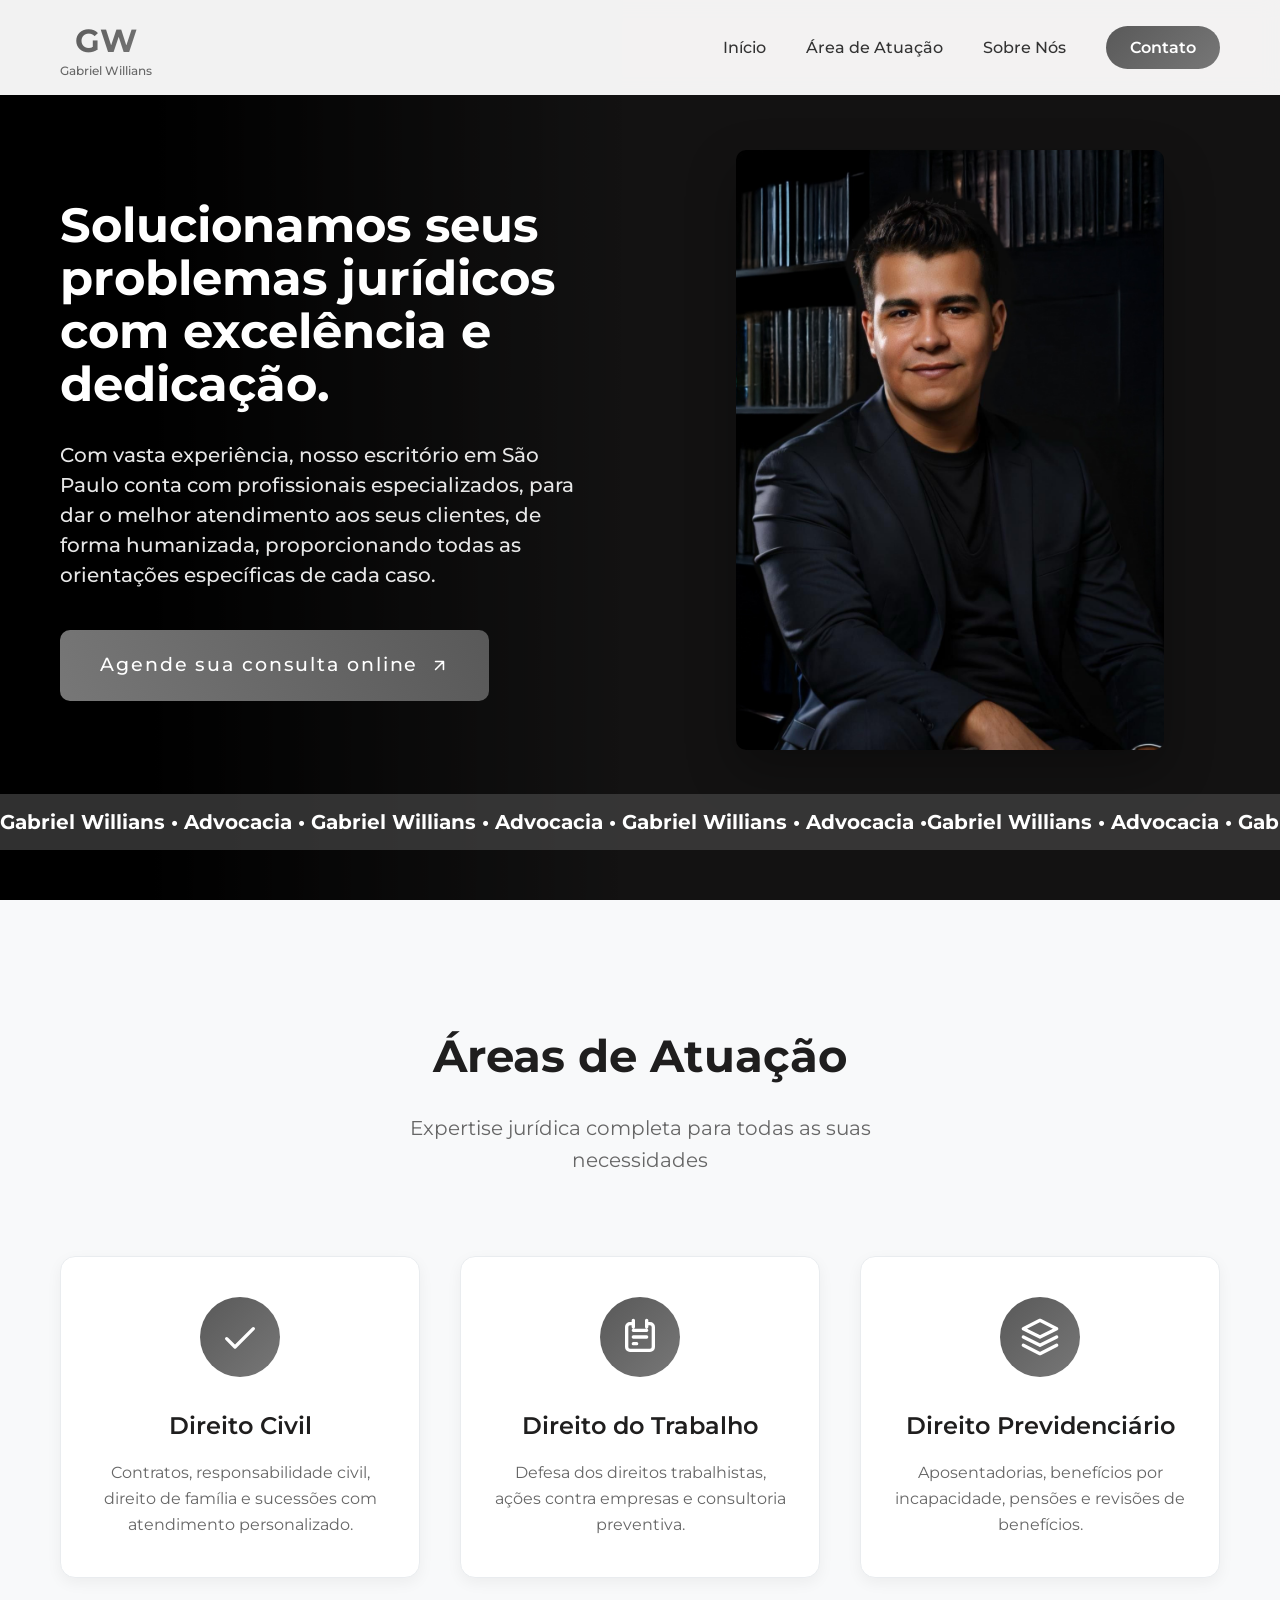
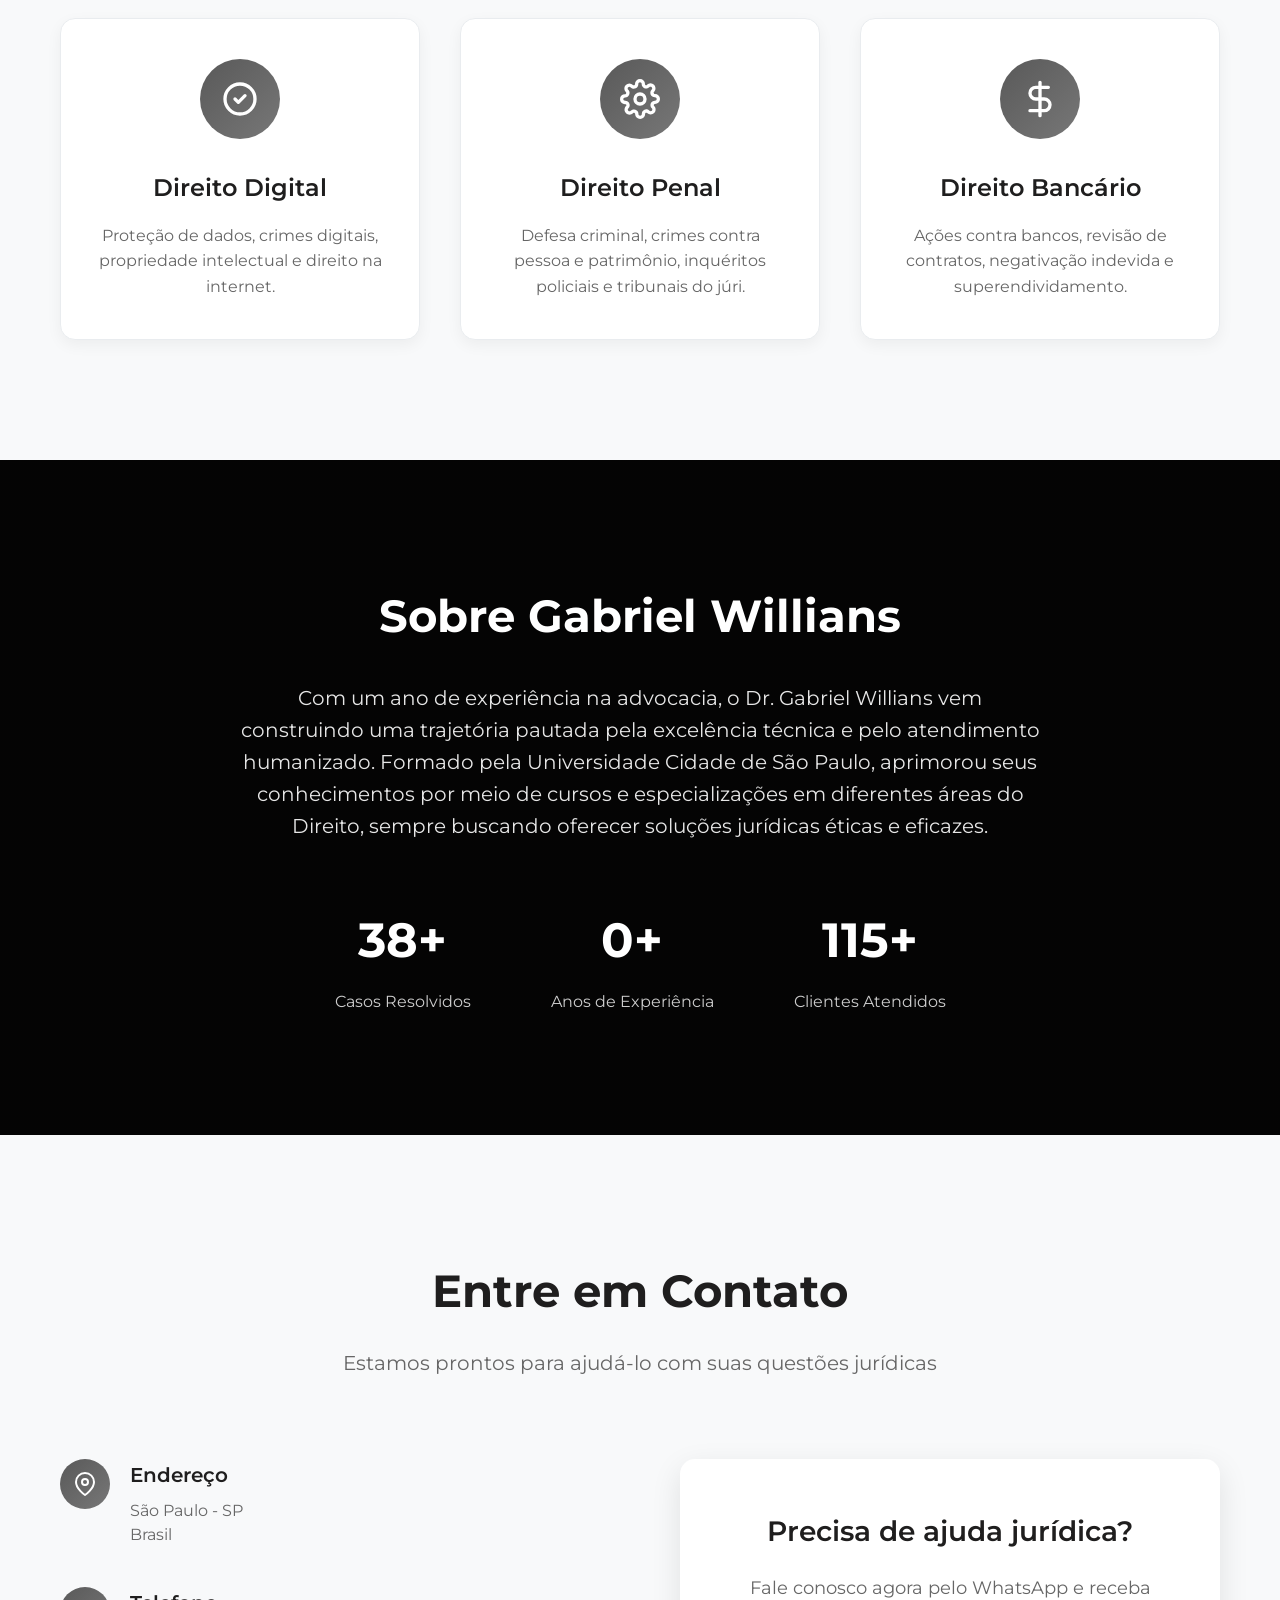
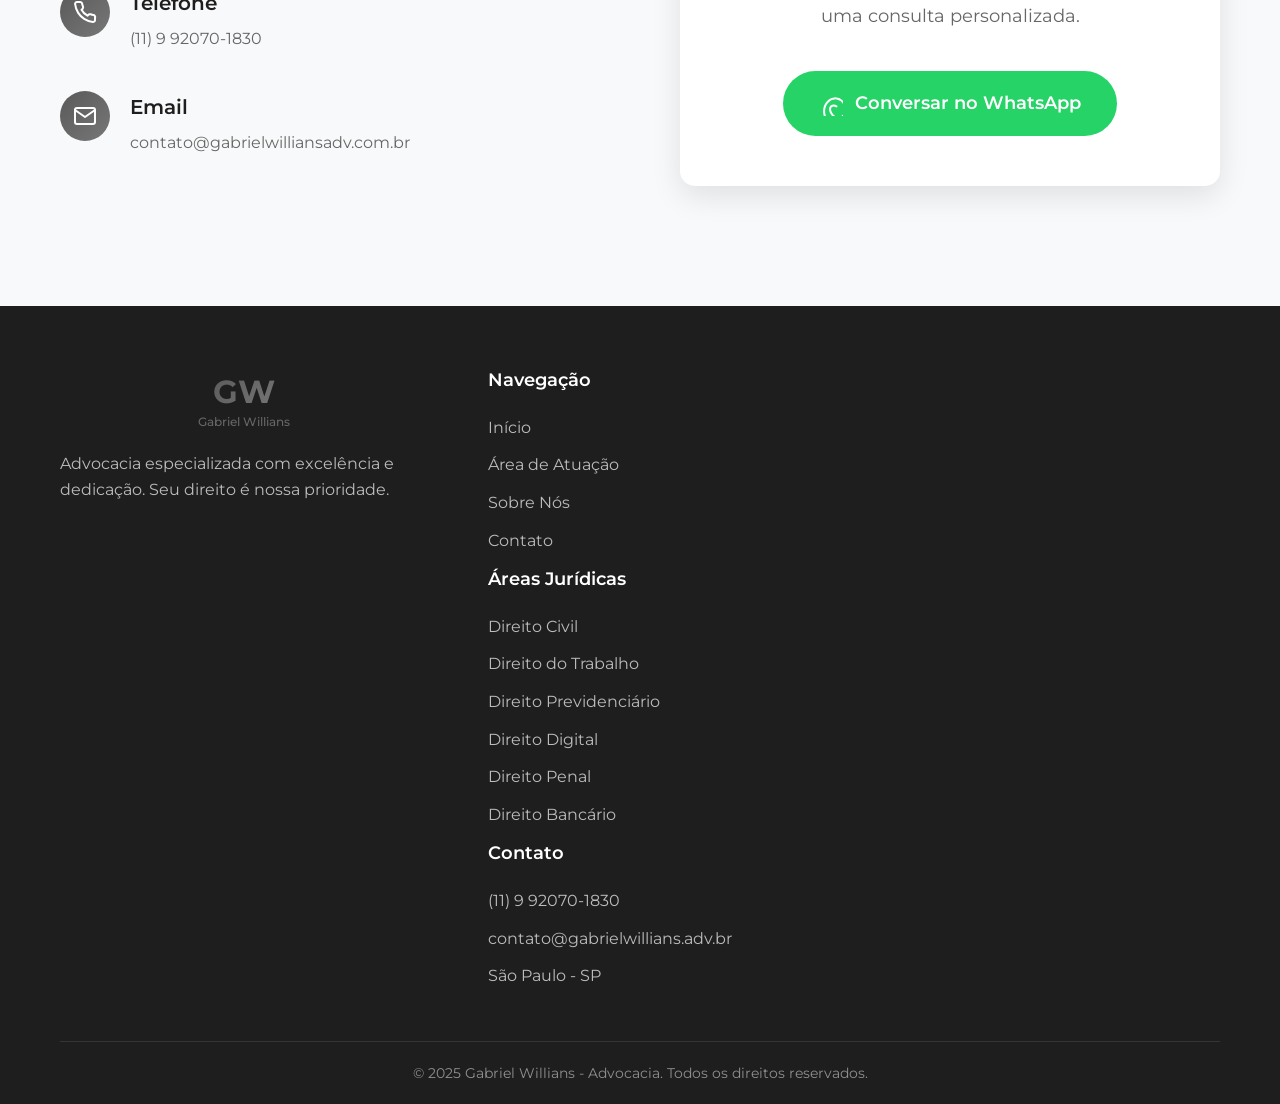
==== index.html @ 42b2c18a "index.html" ====
<!DOCTYPE html>
<html lang="pt-BR">
<head>
    <!-- Google tag (gtag.js) -->
<script async src="https://www.googletagmanager.com/gtag/js?id=AW-16557635612"></script>
<script>
  window.dataLayer = window.dataLayer || [];
  function gtag(){dataLayer.push(arguments);}
  gtag('js', new Date());

  gtag('config', 'AW-16557635612');
</script>

    <meta charset="UTF-8">
    <meta name="viewport" content="width=device-width, initial-scale=1.0">
    <title>Gabriel Willians - Advocacia Especializada</title>
    <link rel="preconnect" href="https://fonts.googleapis.com">
    <link rel="preconnect" href="https://fonts.gstatic.com" crossorigin>
    <link href="https://fonts.googleapis.com/css2?family=Montserrat:wght@300;400;500;600;700&display=swap" rel="stylesheet">
    <link rel="stylesheet" href="styles.css">
</head>
<body>
    <!-- Header -->
    <header class="header">
        <nav class="navbar">
            <div class="container">
                <div class="nav-brand">
                    <div class="logo">
                        <span class="logo-text">GW</span>
                        <div class="logo-subtitle">Gabriel Willians</div>
                    </div>
                </div>
                <ul class="nav-menu">
                    <li><a href="#inicio">Início</a></li>
                    <li><a href="#areas">Área de Atuação</a></li>
                    <li><a href="#sobre">Sobre Nós</a></li>
                    <li><a href="#contato" class="btn-contact">Contato</a></li>
                </ul>
                <div class="hamburger">
                    <span></span>
                    <span></span>
                    <span></span>
                </div>
            </div>
        </nav>
    </header>

    <!-- Hero Section -->
    <section class="hero" id="inicio">
        <div class="hero-background">
            <div class="hero-overlay"></div>
        </div>
        <div class="container">
            <div class="hero-content">
                <div class="hero-text">
                    <h1 class="hero-title">Solucionamos seus problemas jurídicos com excelência e dedicação.</h1>
                    <p class="hero-description">
                        Com vasta experiência, nosso escritório em São Paulo conta com profissionais especializados, 
                        para dar o melhor atendimento aos seus clientes, de forma humanizada, proporcionando todas as 
                        orientações específicas de cada caso.
                    </p>
                    <a href="https://wa.me/5511920701830" target="_blank" class="btn-hero">
                        Agende sua consulta online
                        <svg width="19" height="19" viewBox="0 0 24 24" fill="none" xmlns="http://www.w3.org/2000/svg">
                            <path d="M17 7L7 17M17 7H7M17 7V17" stroke="currentColor" stroke-width="2" stroke-linecap="round" stroke-linejoin="round"/>
                        </svg>
                    </a>
                </div>
                <div class="hero-image">
                    <img src="dr_gabriel.png" alt="Dr. Gabriel Willians" class="lawyer-photo">
                </div>
            </div>
        </div>
        <div class="hero-scroll-indicator">
            <div class="scroll-text">Gabriel Willians • Advocacia • Gabriel Willians • Advocacia • Gabriel Willians • Advocacia •Gabriel Willians • Advocacia • Gabriel Willians • Advocacia • Gabriel Willians • Advocacia • </div>
        </div>
    </section>

    <!-- Áreas de Atuação -->
    <section class="areas-section" id="areas">
        <div class="container">
            <div class="section-header">
                <h2 class="section-title">Áreas de Atuação</h2>
                <p class="section-subtitle">Expertise jurídica completa para todas as suas necessidades</p>
            </div>
            <div class="areas-grid">
                <div class="area-card">
                    <div class="area-icon">
                        <svg width="40" height="40" viewBox="0 0 24 24" fill="none" xmlns="http://www.w3.org/2000/svg">
                            <path d="M20 7L9 18L4 13" stroke="currentColor" stroke-width="2" stroke-linecap="round" stroke-linejoin="round"/>
                        </svg>
                    </div>
                    <h3 class="area-title">Direito Civil</h3>
                    <p class="area-description">Contratos, responsabilidade civil, direito de família e sucessões com atendimento personalizado.</p>
                </div>
                <div class="area-card">
                    <div class="area-icon">
                        <svg width="40" height="40" viewBox="0 0 24 24" fill="none" xmlns="http://www.w3.org/2000/svg">
                            <path d="M16 4H18C19.1046 4 20 4.89543 20 6V18C20 19.1046 19.1046 20 18 20H6C4.89543 20 4 19.1046 4 18V6C4 4.89543 4.89543 4 6 4H8M16 4V2M16 4V6M8 4V2M8 4V6M8 8H16M8 12H16M8 16H10" stroke="currentColor" stroke-width="2" stroke-linecap="round" stroke-linejoin="round"/>
                        </svg>
                    </div>
                    <h3 class="area-title">Direito do Trabalho</h3>
                    <p class="area-description">Defesa dos direitos trabalhistas, ações contra empresas e consultoria preventiva.</p>
                </div>
                <div class="area-card">
                    <div class="area-icon">
                        <svg width="40" height="40" viewBox="0 0 24 24" fill="none" xmlns="http://www.w3.org/2000/svg">
                            <path d="M12 2L2 7L12 12L22 7L12 2Z" stroke="currentColor" stroke-width="2" stroke-linecap="round" stroke-linejoin="round"/>
                            <path d="M2 17L12 22L22 17" stroke="currentColor" stroke-width="2" stroke-linecap="round" stroke-linejoin="round"/>
                            <path d="M2 12L12 17L22 12" stroke="currentColor" stroke-width="2" stroke-linecap="round" stroke-linejoin="round"/>
                        </svg>
                    </div>
                    <h3 class="area-title">Direito Previdenciário</h3>
                    <p class="area-description">Aposentadorias, benefícios por incapacidade, pensões e revisões de benefícios.</p>
                </div>
                <div class="area-card">
                    <div class="area-icon">
                        <svg width="40" height="40" viewBox="0 0 24 24" fill="none" xmlns="http://www.w3.org/2000/svg">
                            <path d="M9 12L11 14L15 10M21 12C21 16.9706 16.9706 21 12 21C7.02944 21 3 16.9706 3 12C3 7.02944 7.02944 3 12 3C16.9706 3 21 7.02944 21 12Z" stroke="currentColor" stroke-width="2" stroke-linecap="round" stroke-linejoin="round"/>
                        </svg>
                    </div>
                    <h3 class="area-title">Direito Digital</h3>
                    <p class="area-description">Proteção de dados, crimes digitais, propriedade intelectual e direito na internet.</p>
                </div>
                <div class="area-card">
                    <div class="area-icon">
                        <svg width="40" height="40" viewBox="0 0 24 24" fill="none" xmlns="http://www.w3.org/2000/svg">
                            <path d="M12 15C13.6569 15 15 13.6569 15 12C15 10.3431 13.6569 9 12 9C10.3431 9 9 10.3431 9 12C9 13.6569 10.3431 15 12 15Z" stroke="currentColor" stroke-width="2" stroke-linecap="round" stroke-linejoin="round"/>
                            <path d="M19.4 15C19.2669 15.3016 19.2272 15.6362 19.286 15.9606C19.3448 16.285 19.4995 16.5843 19.73 16.82L19.79 16.88C19.976 17.0657 20.1235 17.2863 20.2241 17.5291C20.3248 17.7719 20.3766 18.0322 20.3766 18.295C20.3766 18.5578 20.3248 18.8181 20.2241 19.0609C20.1235 19.3037 19.976 19.5243 19.79 19.71C19.6043 19.896 19.3837 20.0435 19.1409 20.1441C18.8981 20.2448 18.6378 20.2966 18.375 20.2966C18.1122 20.2966 17.8519 20.2448 17.6091 20.1441C17.3663 20.0435 17.1457 19.896 16.96 19.71L16.9 19.65C16.6643 19.4195 16.365 19.2648 16.0406 19.206C15.7162 19.1472 15.3816 19.1869 15.08 19.32C14.7842 19.4468 14.532 19.6572 14.3543 19.9255C14.1766 20.1938 14.0813 20.5082 14.08 20.83V21C14.08 21.5304 13.8693 22.0391 13.4942 22.4142C13.1191 22.7893 12.6104 23 12.08 23C11.5496 23 11.0409 22.7893 10.6658 22.4142C10.2907 22.0391 10.08 21.5304 10.08 21V20.91C10.0723 20.579 9.96512 20.2573 9.77251 19.9887C9.5799 19.7201 9.31074 19.5143 9 19.4C8.69838 19.2669 8.36381 19.2272 8.03941 19.286C7.71502 19.3448 7.41568 19.4995 7.18 19.73L7.12 19.79C6.93425 19.976 6.71368 20.1235 6.47088 20.2241C6.22808 20.3248 5.96783 20.3766 5.705 20.3766C5.44217 20.3766 5.18192 20.3248 4.93912 20.2241C4.69632 20.1235 4.47575 19.976 4.29 19.79C4.10405 19.6043 3.95653 19.3837 3.85588 19.1409C3.75523 18.8981 3.70343 18.6378 3.70343 18.375C3.70343 18.1122 3.75523 17.8519 3.85588 17.6091C3.95653 17.3663 4.10405 17.1457 4.29 16.96L4.35 16.9C4.58054 16.6643 4.73519 16.365 4.794 16.0406C4.85282 15.7162 4.81312 15.3816 4.68 15.08C4.55324 14.7842 4.34276 14.532 4.07447 14.3543C3.80618 14.1766 3.49179 14.0813 3.17 14.08H3C2.46957 14.08 1.96086 13.8693 1.58579 13.4942C1.21071 13.1191 1 12.6104 1 12.08C1 11.5496 1.21071 11.0409 1.58579 10.6658C1.96086 10.2907 2.46957 10.08 3 10.08H3.09C3.42099 10.0723 3.742 9.96512 4.01062 9.77251C4.27924 9.5799 4.48572 9.31074 4.6 9C4.73312 8.69838 4.77282 8.36381 4.714 8.03941C4.65519 7.71502 4.50054 7.41568 4.27 7.18L4.21 7.12C4.02405 6.93425 3.87653 6.71368 3.77588 6.47088C3.67523 6.22808 3.62343 5.96783 3.62343 5.705C3.62343 5.44217 3.67523 5.18192 3.77588 4.93912C3.87653 4.69632 4.02405 4.47575 4.21 4.29C4.39575 4.10405 4.61632 3.95653 4.85912 3.85588C5.10192 3.75523 5.36217 3.70343 5.625 3.70343C5.88783 3.70343 6.14808 3.75523 6.39088 3.85588C6.63368 3.95653 6.85425 4.10405 7.04 4.29L7.1 4.35C7.33568 4.58054 7.63502 4.73519 7.95941 4.794C8.28381 4.85282 8.61838 4.81312 8.92 4.68H9C9.29577 4.55324 9.54802 4.34276 9.72569 4.07447C9.90337 3.80618 9.99872 3.49179 10 3.17V3C10 2.46957 10.2107 1.96086 10.5858 1.58579C10.9609 1.21071 11.4696 1 12 1C12.5304 1 13.0391 1.21071 13.4142 1.58579C13.7893 1.96086 14 2.46957 14 3V3.09C14.0013 3.41179 14.0966 3.72618 14.2743 3.99447C14.452 4.26276 14.7042 4.47324 15 4.6C15.3016 4.73312 15.6362 4.77282 15.9606 4.714C16.285 4.65519 16.5843 4.50054 16.82 4.27L16.88 4.21C17.0657 4.02405 17.2863 3.87653 17.5291 3.77588C17.7719 3.67523 18.0322 3.62343 18.295 3.62343C18.5578 3.62343 18.8181 3.67523 19.0609 3.77588C19.3037 3.87653 19.5243 4.02405 19.71 4.21C19.896 4.39575 20.0435 4.61632 20.1441 4.85912C20.2448 5.10192 20.2966 5.36217 20.2966 5.625C20.2966 5.88783 20.2448 6.14808 20.1441 6.39088C20.0435 6.63368 19.896 6.85425 19.71 7.04L19.65 7.1C19.4195 7.33568 19.2648 7.63502 19.206 7.95941C19.1472 8.28381 19.1869 8.61838 19.32 8.92V9C19.4468 9.29577 19.6572 9.54802 19.9255 9.72569C20.1938 9.90337 20.5082 9.99872 20.83 10H21C21.5304 10 22.0391 10.2107 22.4142 10.5858C22.7893 10.9609 23 11.4696 23 12C23 12.5304 22.7893 13.0391 22.4142 13.4142C22.0391 13.7893 21.5304 14 21 14H20.91C20.5882 14.0013 20.2738 14.0966 20.0055 14.2743C19.7372 14.452 19.5268 14.7042 19.4 15Z" stroke="currentColor" stroke-width="2" stroke-linecap="round" stroke-linejoin="round"/>
                        </svg>
                    </div>
                    <h3 class="area-title">Direito Penal</h3>
                    <p class="area-description">Defesa criminal, crimes contra pessoa e patrimônio, inquéritos policiais e tribunais do júri.</p>
                </div>
                <div class="area-card">
                    <div class="area-icon">
                        <svg width="40" height="40" viewBox="0 0 24 24" fill="none" xmlns="http://www.w3.org/2000/svg">
                            <path d="M12 2V22M17 5H9.5C8.57174 5 7.6815 5.36875 7.02513 6.02513C6.36875 6.6815 6 7.57174 6 8.5C6 9.42826 6.36875 10.3185 7.02513 10.9749C7.6815 11.6313 8.57174 12 9.5 12H14.5C15.4283 12 16.3185 12.3687 16.9749 13.0251C17.6313 13.6815 18 14.5717 18 15.5C18 16.4283 17.6313 17.3185 16.9749 17.9749C16.3185 18.6313 15.4283 19 14.5 19H6" stroke="currentColor" stroke-width="2" stroke-linecap="round" stroke-linejoin="round"/>
                        </svg>
                    </div>
                    <h3 class="area-title">Direito Bancário</h3>
                    <p class="area-description">Ações contra bancos, revisão de contratos, negativação indevida e superendividamento.</p>
                </div>
            </div>
        </div>
    </section>

    <!-- Sobre Nós -->
    <section class="about-section" id="sobre">
        <div class="about-background">
            <div class="about-overlay"></div>
        </div>
        <div class="container">
            <div class="about-content">
                <div class="about-text">
                    <h2 class="section-title">Sobre Gabriel Willians</h2>
                   <p class="about-description">
    Com um ano de experiência na advocacia, o Dr. Gabriel Willians vem construindo uma trajetória
    pautada pela excelência técnica e pelo atendimento humanizado. Formado pela Universidade Cidade
    de São Paulo, aprimorou seus conhecimentos por meio de cursos e especializações em diferentes
    áreas do Direito, sempre buscando oferecer soluções jurídicas éticas e eficazes.
</p>

                    <div class="about-stats">
                        <div class="stat-item">
                            <div class="stat-number">100+</div>
                            <div class="stat-label">Casos Resolvidos</div>
                        </div>
                        <div class="stat-item">
                            <div class="stat-number">1+</div>
                            <div class="stat-label">Anos de Experiência</div>
                        </div>
                        <div class="stat-item">
                            <div class="stat-number">300</div>
                            <div class="stat-label">Clientes Atendidos</div>
                        </div>
                    </div>
                </div>
            </div>
        </div>
    </section>

    <!-- Contato -->
    <section class="contact-section" id="contato">
        <div class="container">
            <div class="section-header">
                <h2 class="section-title">Entre em Contato</h2>
                <p class="section-subtitle">Estamos prontos para ajudá-lo com suas questões jurídicas</p>
            </div>
            <div class="contact-content">
                <div class="contact-info">
                    <div class="contact-item">
                        <div class="contact-icon">
                            <svg width="24" height="24" viewBox="0 0 24 24" fill="none" xmlns="http://www.w3.org/2000/svg">
                                <path d="M21 10C21 17 12 23 12 23C12 23 3 17 3 10C3 7.61305 3.94821 5.32387 5.63604 3.63604C7.32387 1.94821 9.61305 1 12 1C14.3869 1 16.6761 1.94821 18.364 3.63604C20.0518 5.32387 21 7.61305 21 10Z" stroke="currentColor" stroke-width="2" stroke-linecap="round" stroke-linejoin="round"/>
                                <path d="M12 13C13.6569 13 15 11.6569 15 10C15 8.34315 13.6569 7 12 7C10.3431 7 9 8.34315 9 10C9 11.6569 10.3431 13 12 13Z" stroke="currentColor" stroke-width="2" stroke-linecap="round" stroke-linejoin="round"/>
                            </svg>
                        </div>
                        <div class="contact-text">
                            <h4>Endereço</h4>
                            <p>São Paulo - SP<br>Brasil</p>
                        </div>
                    </div>
                    <div class="contact-item">
                        <div class="contact-icon">
                            <svg width="24" height="24" viewBox="0 0 24 24" fill="none" xmlns="http://www.w3.org/2000/svg">
                                <path d="M22 16.92V19.92C22.0011 20.1985 21.9441 20.4742 21.8325 20.7293C21.7209 20.9845 21.5573 21.2136 21.3521 21.4019C21.1468 21.5901 20.9046 21.7335 20.6407 21.8227C20.3769 21.9119 20.0974 21.9451 19.82 21.92C16.7428 21.5856 13.787 20.5341 11.19 18.85C8.77382 17.3147 6.72533 15.2662 5.18999 12.85C3.49997 10.2412 2.44824 7.27099 2.11999 4.18C2.095 3.90347 2.12787 3.62476 2.21649 3.36162C2.30512 3.09849 2.44756 2.85669 2.63476 2.65162C2.82196 2.44655 3.0498 2.28271 3.30379 2.17052C3.55777 2.05833 3.83233 2.00026 4.10999 2H7.10999C7.59344 1.99522 8.06544 2.16708 8.43899 2.48353C8.81254 2.79999 9.06408 3.23945 9.14999 3.72C9.31073 4.68007 9.58517 5.62273 9.96999 6.53C10.1089 6.88792 10.1499 7.27691 10.0894 7.65382C10.0288 8.03073 9.8687 8.38935 9.62999 8.69L8.52999 9.79C9.85951 12.3085 11.9415 14.3905 14.46 15.72L15.56 14.62C15.8706 14.3813 16.2292 14.2212 16.6061 14.1606C16.983 14.1001 17.372 14.1411 17.73 14.28C18.6373 14.6648 19.5799 14.9393 20.54 15.1C21.0255 15.1859 21.4687 15.4408 21.7863 15.8179C22.1039 16.1949 22.2729 16.6708 22.26 17.15L22 16.92Z" stroke="currentColor" stroke-width="2" stroke-linecap="round" stroke-linejoin="round"/>
                            </svg>
                        </div>
                        <div class="contact-text">
                            <h4>Telefone</h4>
                            <p>(11) 9 92070-1830</p>
                        </div>
                    </div>
                    <div class="contact-item">
                        <div class="contact-icon">
                            <svg width="24" height="24" viewBox="0 0 24 24" fill="none" xmlns="http://www.w3.org/2000/svg">
                                <path d="M4 4H20C21.1 4 22 4.9 22 6V18C22 19.1 21.1 20 20 20H4C2.9 20 2 19.1 2 18V6C2 4.9 2.9 4 4 4Z" stroke="currentColor" stroke-width="2" stroke-linecap="round" stroke-linejoin="round"/>
                                <polyline points="22,6 12,13 2,6" stroke="currentColor" stroke-width="2" stroke-linecap="round" stroke-linejoin="round"/>
                            </svg>
                        </div>
                        <div class="contact-text">
                            <h4>Email</h4>
                            <p>contato@gabrielwilliansadv.com.br</p>
                        </div>
                    </div>
                </div>
                <div class="contact-cta">
                    <h3>Precisa de ajuda jurídica?</h3>
                    <p>Fale conosco agora pelo WhatsApp e receba uma consulta personalizada.</p>
                    <a href="https://wa.me/5511920701830" target="_blank" class="btn-whatsapp">
                        <svg width="24" height="24" viewBox="0 0 24 24" fill="none" xmlns="http://www.w3.org/2000/svg">
                            <path d="M17.472 14.382C17.015 14.155 16.528 13.96 16.008 13.8C15.488 13.64 15.01 13.55 14.574 13.53C14.138 13.51 13.728 13.56 13.344 13.68C12.96 13.8 12.616 13.985 12.312 14.235C12.008 14.485 11.756 14.79 11.556 15.15C11.356 15.51 11.22 15.915 11.148 16.365C11.076 16.815 11.068 17.295 11.124 17.805C11.18 18.315 11.3 18.84 11.484 19.38C11.668 19.92 11.91 20.46 12.21 21C12.51 21.54 12.86 22.06 13.26 22.56C13.66 23.06 14.1 23.52 14.58 23.94C15.06 24.36 15.57 24.72 16.11 25.02C16.65 25.32 17.21 25.545 17.79 25.695C18.37 25.845 18.96 25.91 19.56 25.89C20.16 25.87 20.75 25.765 21.33 25.575C21.91 25.385 22.465 25.115 22.995 24.765C23.525 24.415 24.01 23.995 24.45 23.505C24.89 23.015 25.27 22.465 25.59 21.855C25.91 21.245 26.16 20.595 26.34 19.905C26.52 19.215 26.62 18.5 26.64 17.76C26.66 17.02 26.6 16.275 26.46 15.525C26.32 14.775 26.105 14.04 25.815 13.32C25.525 12.6 25.17 11.915 24.75 11.265C24.33 10.615 23.855 10.015 23.325 9.465C22.795 8.915 22.22 8.43 21.6 8.01C20.98 7.59 20.325 7.245 19.635 6.975C18.945 6.705 18.235 6.52 17.505 6.42C16.775 6.32 16.04 6.31 15.3 6.39C14.56 6.47 13.83 6.64 13.11 6.9C12.39 7.16 11.695 7.505 11.025 7.935C10.355 8.365 9.72 8.87 9.12 9.45C8.52 10.03 7.975 10.675 7.485 11.385C6.995 12.095 6.575 12.86 6.225 13.68C5.875 14.5 5.605 15.36 5.415 16.26C5.225 17.16 5.125 18.085 5.115 19.035C5.105 19.985 5.185 20.945 5.355 21.915C5.525 22.885 5.785 23.845 6.135 24.795" stroke="currentColor" stroke-width="2" stroke-linecap="round" stroke-linejoin="round"/>
                        </svg>
                        Conversar no WhatsApp
                    </a>
                </div>
            </div>
        </div>
    </section>

    <!-- Footer -->
    <footer class="footer">
        <div class="container">
            <div class="footer-content">
                <div class="footer-brand">
                    <div class="logo">
                        <span class="logo-text">GW</span>
                        <div class="logo-subtitle">Gabriel Willians</div>
                    </div>
                    <p class="footer-description">
                        Advocacia especializada com excelência e dedicação. 
                        Seu direito é nossa prioridade.
                    </p>
                </div>
                <div class="footer-links">
                    <div class="footer-column">
                        <h4>Navegação</h4>
                        <ul>
                            <li><a href="#inicio">Início</a></li>
                            <li><a href="#areas">Área de Atuação</a></li>
                            <li><a href="#sobre">Sobre Nós</a></li>
                            <li><a href="#contato">Contato</a></li>
                        </ul>
                    </div>
                    <div class="footer-column">
                        <h4>Áreas Jurídicas</h4>
                        <ul>
                            <li>Direito Civil</li>
                            <li>Direito do Trabalho</li>
                            <li>Direito Previdenciário</li>
                            <li>Direito Digital</li>
                            <li>Direito Penal</li>
                            <li>Direito Bancário</li>
                        </ul>
                    </div>
                    <div class="footer-column">
                        <h4>Contato</h4>
                        <ul>
                            <li>(11) 9 92070-1830</li>
                            <li>contato@gabrielwillians.adv.br</li>
                            <li>São Paulo - SP</li>
                        </ul>
                    </div>
                </div>
            </div>
            <div class="footer-bottom">
                <p>&copy; 2025 Gabriel Willians - Advocacia. Todos os direitos reservados.</p>
            </div>
        </div>
    </footer>

    <script src="script.js"></script>
</body>
</html>
---- styles.css ----
/* Reset e configurações básicas */
* {
    margin: 0;
    padding: 0;
    box-sizing: border-box;
}

html {
    scroll-behavior: smooth;
}

body {
    font-family: 'Montserrat', sans-serif;
    line-height: 1.6;
    color: #333;
    overflow-x: hidden;
}

.container {
    max-width: 1200px;
    margin: 0 auto;
    padding: 0 20px;
}

/* Header */
.header {
    position: fixed;
    top: 0;
    width: 100%;
    background: rgba(255, 255, 255, 0.95);
    backdrop-filter: blur(10px);
    z-index: 1000;
    transition: all 0.3s ease;
}

.navbar {
    padding: 15px 0;
}

.navbar .container {
    display: flex;
    justify-content: space-between;
    align-items: center;
}

.nav-brand {
    display: flex;
    align-items: center;
}

.logo {
    display: flex;
    flex-direction: column;
    align-items: center;
}

.logo-text {
    font-size: 32px;
    font-weight: 700;
    color: #1f1e1e;
    background: linear-gradient(135deg, #595959, #777777);
    -webkit-background-clip: text;
    -webkit-text-fill-color: transparent;
    background-clip: text;
}

.logo-subtitle {
    font-size: 12px;
    font-weight: 500;
    color: #666;
    text-align: center;
    margin-top: -5px;
}

.nav-menu {
    display: flex;
    list-style: none;
    gap: 40px;
    align-items: center;
}

.nav-menu a {
    text-decoration: none;
    color: #333;
    font-weight: 500;
    transition: all 0.3s ease;
    position: relative;
}

.nav-menu a:hover {
    color: #595959;
}

.nav-menu a::after {
    content: '';
    position: absolute;
    width: 0;
    height: 2px;
    bottom: -5px;
    left: 50%;
    background: linear-gradient(135deg, #595959, #777777);
    transition: all 0.3s ease;
    transform: translateX(-50%);
}

.nav-menu a:hover::after {
    width: 100%;
}

.btn-contact {
    background: linear-gradient(135deg, #595959, #777777) !important;
    color: white !important;
    padding: 12px 24px !important;
    border-radius: 25px !important;
    font-weight: 600 !important;
    transition: all 0.3s ease !important;
}

.btn-contact:hover {
    transform: translateY(-2px);
    box-shadow: 0 5px 15px rgba(89, 89, 89, 0.3);
}

.btn-contact::after {
    display: none !important;
}

/* Hamburger Menu */
.hamburger {
    display: none;
    flex-direction: column;
    cursor: pointer;
}

.hamburger span {
    width: 25px;
    height: 3px;
    background: #333;
    margin: 3px 0;
    transition: 0.3s;
}

/* Hero Section */
.hero {
    position: relative;
    min-height: 100vh;
    display: flex;
    align-items: center;
    overflow: hidden;
}

.hero-background {
    position: absolute;
    top: 0;
    left: 0;
    width: 100%;
    height: 100%;
    background: linear-gradient(270.29deg, rgba(0, 0, 0, 0) 50.93%, #000000 87.65%), 
                url('Background.png') center/cover,
                #1F1E1E;
}

.hero-overlay {
    position: absolute;
    top: 0;
    left: 0;
    width: 100%;
    height: 100%;
    background: rgba(0, 0, 0, 0.4);
}

.hero-content {
    position: relative;
    z-index: 2;
    display: grid;
    grid-template-columns: 1fr 1fr;
    gap: 80px;
    align-items: center;
    width: 100%;
}

.hero-text {
    max-width: 600px;
}

.hero-title {
    font-size: 48px;
    font-weight: 700;
    line-height: 1.1;
    color: #ffffff;
    margin-bottom: 30px;
}

.hero-description {
    font-size: 20px;
    font-weight: 500;
    line-height: 1.5;
    color: #ffffff;
    margin-bottom: 40px;
    opacity: 0.9;
}

.btn-hero {
    display: inline-flex;
    align-items: center;
    gap: 12px;
    background: linear-gradient(242.58deg, #595959 0%, #777777 100%);
    color: #ffffff;
    padding: 20px 40px;
    border-radius: 10px;
    text-decoration: none;
    font-weight: 500;
    font-size: 19px;
    letter-spacing: 1.9px;
    transition: all 0.3s ease;
}

.btn-hero:hover {
    transform: translateY(-3px);
    box-shadow: 0 10px 30px rgba(89, 89, 89, 0.4);
}

.btn-hero svg {
    transition: transform 0.3s ease;
}

.btn-hero:hover svg {
    transform: translateX(3px);
}

.hero-image {
    display: flex;
    justify-content: center;
}

.lawyer-photo {
    max-width: 100%;
    height: auto;
    max-height: 600px;
    border-radius: 10px;
    box-shadow: 0 20px 50px rgba(0, 0, 0, 0.3);
}

.hero-scroll-indicator {
    position: absolute;
    bottom: 50px;
    left: 0;
    width: 100%;
    background: rgba(72, 72, 72, 0.67);
    padding: 12px 0;
    overflow: hidden;
    z-index: 2;
}

.scroll-text {
    font-family: 'Montserrat', sans-serif;
    font-weight: 700;
    font-size: 20px;
    color: #ffffff;
    white-space: nowrap;
    animation: scroll 30s linear infinite;
}

@keyframes scroll {
    0% {
        transform: translateX(100%);
    }
    100% {
        transform: translateX(-100%);
    }
}

/* Sections */
.section-header {
    text-align: center;
    margin-bottom: 80px;
}

.section-title {
    font-size: 45px;
    font-weight: 700;
    color: #1f1e1e;
    margin-bottom: 20px;
}

.section-subtitle {
    font-size: 20px;
    color: #666;
    max-width: 600px;
    margin: 0 auto;
}

/* Areas Section */
.areas-section {
    padding: 120px 0;
    background: #f8f9fa;
}

.areas-grid {
    display: grid;
    grid-template-columns: repeat(auto-fit, minmax(350px, 1fr));
    gap: 40px;
    margin-top: 60px;
}

.area-card {
    background: #ffffff;
    padding: 40px 30px;
    border-radius: 15px;
    text-align: center;
    transition: all 0.3s ease;
    border: 1px solid #e9ecef;
    box-shadow: 0 5px 15px rgba(0, 0, 0, 0.05);
}

.area-card:hover {
    transform: translateY(-10px);
    box-shadow: 0 20px 40px rgba(0, 0, 0, 0.1);
}

.area-icon {
    width: 80px;
    height: 80px;
    margin: 0 auto 30px;
    background: linear-gradient(135deg, #595959, #777777);
    border-radius: 50%;
    display: flex;
    align-items: center;
    justify-content: center;
}

.area-icon svg {
    color: #ffffff;
}

.area-title {
    font-size: 24px;
    font-weight: 600;
    color: #1f1e1e;
    margin-bottom: 15px;
}

.area-description {
    font-size: 16px;
    color: #666;
    line-height: 1.6;
}

/* About Section */
.about-section {
    position: relative;
    padding: 120px 0;
    min-height: 600px;
    display: flex;
    align-items: center;
    overflow: hidden;
}

.about-background {
    position: absolute;
    top: 0;
    left: 0;
    width: 100%;
    height: 100%;
    background: linear-gradient(rgba(0, 0, 0, 0.8), rgba(0, 0, 0, 0.8)),
                url('Background-2.png') center/cover,
                #1f1e1e;
}

.about-overlay {
    position: absolute;
    top: 0;
    left: 0;
    width: 100%;
    height: 100%;
    background: rgba(0, 0, 0, 0.3);
}

.about-content {
    position: relative;
    z-index: 2;
    text-align: center;
}

.about-section .section-title {
    color: #ffffff;
    margin-bottom: 30px;
}

.about-description {
    font-size: 20px;
    color: #ffffff;
    line-height: 1.6;
    margin-bottom: 60px;
    opacity: 0.9;
    max-width: 800px;
    margin-left: auto;
    margin-right: auto;
}

.about-stats {
    display: flex;
    justify-content: center;
    gap: 80px;
    flex-wrap: wrap;
}

.stat-item {
    text-align: center;
}

.stat-number {
    font-size: 48px;
    font-weight: 700;
    color: #ffffff;
    margin-bottom: 10px;
}

.stat-label {
    font-size: 16px;
    color: #ffffff;
    opacity: 0.8;
}

/* Contact Section */
.contact-section {
    padding: 120px 0;
    background: #f8f9fa;
}

.contact-content {
    display: grid;
    grid-template-columns: 1fr 1fr;
    gap: 80px;
    margin-top: 60px;
}

.contact-info {
    display: flex;
    flex-direction: column;
    gap: 40px;
}

.contact-item {
    display: flex;
    align-items: flex-start;
    gap: 20px;
}

.contact-icon {
    width: 50px;
    height: 50px;
    background: linear-gradient(135deg, #595959, #777777);
    border-radius: 50%;
    display: flex;
    align-items: center;
    justify-content: center;
    flex-shrink: 0;
}

.contact-icon svg {
    color: #ffffff;
}

.contact-text h4 {
    font-size: 20px;
    font-weight: 600;
    color: #1f1e1e;
    margin-bottom: 8px;
}

.contact-text p {
    font-size: 16px;
    color: #666;
    line-height: 1.5;
}

.contact-cta {
    background: #ffffff;
    padding: 50px;
    border-radius: 15px;
    text-align: center;
    box-shadow: 0 10px 30px rgba(0, 0, 0, 0.1);
}

.contact-cta h3 {
    font-size: 28px;
    font-weight: 600;
    color: #1f1e1e;
    margin-bottom: 20px;
}

.contact-cta p {
    font-size: 18px;
    color: #666;
    margin-bottom: 40px;
    line-height: 1.6;
}

.btn-whatsapp {
    display: inline-flex;
    align-items: center;
    gap: 12px;
    background: #25D366;
    color: #ffffff;
    padding: 18px 36px;
    border-radius: 50px;
    text-decoration: none;
    font-weight: 600;
    font-size: 18px;
    transition: all 0.3s ease;
}

.btn-whatsapp:hover {
    background: #128C7E;
    transform: translateY(-3px);
    box-shadow: 0 10px 25px rgba(37, 211, 102, 0.3);
}

/* Footer */
.footer {
    background: #1f1e1e;
    padding: 60px 0 20px;
    color: #ffffff;
}

.footer-content {
    display: grid;
    grid-template-columns: 2fr 1fr 1fr 1fr;
    gap: 60px;
    margin-bottom: 40px;
}

.footer-brand .logo-text {
    color: #ffffff;
}

.footer-description {
    font-size: 16px;
    color: rgba(255, 255, 255, 0.7);
    margin-top: 20px;
    line-height: 1.6;
}

.footer-column h4 {
    font-size: 18px;
    font-weight: 600;
    margin-bottom: 20px;
    color: #ffffff;
}

.footer-column ul {
    list-style: none;
}

.footer-column ul li {
    margin-bottom: 12px;
}

.footer-column ul li a {
    color: rgba(255, 255, 255, 0.7);
    text-decoration: none;
    transition: color 0.3s ease;
}

.footer-column ul li a:hover {
    color: #ffffff;
}

.footer-column ul li:not(:has(a)) {
    color: rgba(255, 255, 255, 0.7);
}

.footer-bottom {
    border-top: 1px solid rgba(255, 255, 255, 0.1);
    padding-top: 20px;
    text-align: center;
}

.footer-bottom p {
    color: rgba(255, 255, 255, 0.5);
    font-size: 14px;
}

/* Responsive Design */
@media (max-width: 768px) {
    .hamburger {
        display: flex;
    }
    
    .nav-menu {
        position: fixed;
        left: -100%;
        top: 70px;
        flex-direction: column;
        background-color: rgba(255, 255, 255, 0.98);
        width: 100%;
        text-align: center;
        transition: 0.3s;
        box-shadow: 0 10px 27px rgba(0, 0, 0, 0.05);
        padding: 40px 0;
        gap: 20px;
    }
    
    .nav-menu.active {
        left: 0;
    }
    
    .hero-content {
        grid-template-columns: 1fr;
        gap: 40px;
        text-align: center;
    }
    
    .hero-title {
        font-size: 36px;
    }
    
    .hero-description {
        font-size: 18px;
    }
    
    .section-title {
        font-size: 36px;
    }
    
    .areas-grid {
        grid-template-columns: 1fr;
        gap: 30px;
    }
    
    .about-stats {
        gap: 40px;
    }
    
    .contact-content {
        grid-template-columns: 1fr;
        gap: 50px;
    }
    
    .footer-content {
        grid-template-columns: 1fr;
        gap: 40px;
        text-align: center;
    }
}

@media (max-width: 480px) {
    .container {
        padding: 0 15px;
    }
    
    .hero-title {
        font-size: 28px;
    }
    
    .hero-description {
        font-size: 16px;
    }
    
    .btn-hero {
        padding: 15px 30px;
        font-size: 16px;
    }
    
    .section-title {
        font-size: 28px;
    }
    
    .area-card {
        padding: 30px 20px;
    }
    
    .contact-cta {
        padding: 30px 20px;
    }
}

/* Smooth transitions */
* {
    transition: all 0.3s ease;
}

/* Scroll animations */
@keyframes fadeInUp {
    from {
        opacity: 0;
        transform: translateY(30px);
    }
    to {
        opacity: 1;
        transform: translateY(0);
    }
}

.area-card {
    animation: fadeInUp 0.6s ease forwards;
}

/* Loading states */
img {
    transition: opacity 0.3s ease;
}

img:not([src]) {
    opacity: 0;
}

/* Focus states for accessibility */
a:focus,
button:focus {
    outline: 2px solid #595959;
    outline-offset: 2px;
}

/* Selection colors */
::selection {
    background: #595959;
    color: #ffffff;
}

::-moz-selection {
    background: #595959;
    color: #ffffff;
}
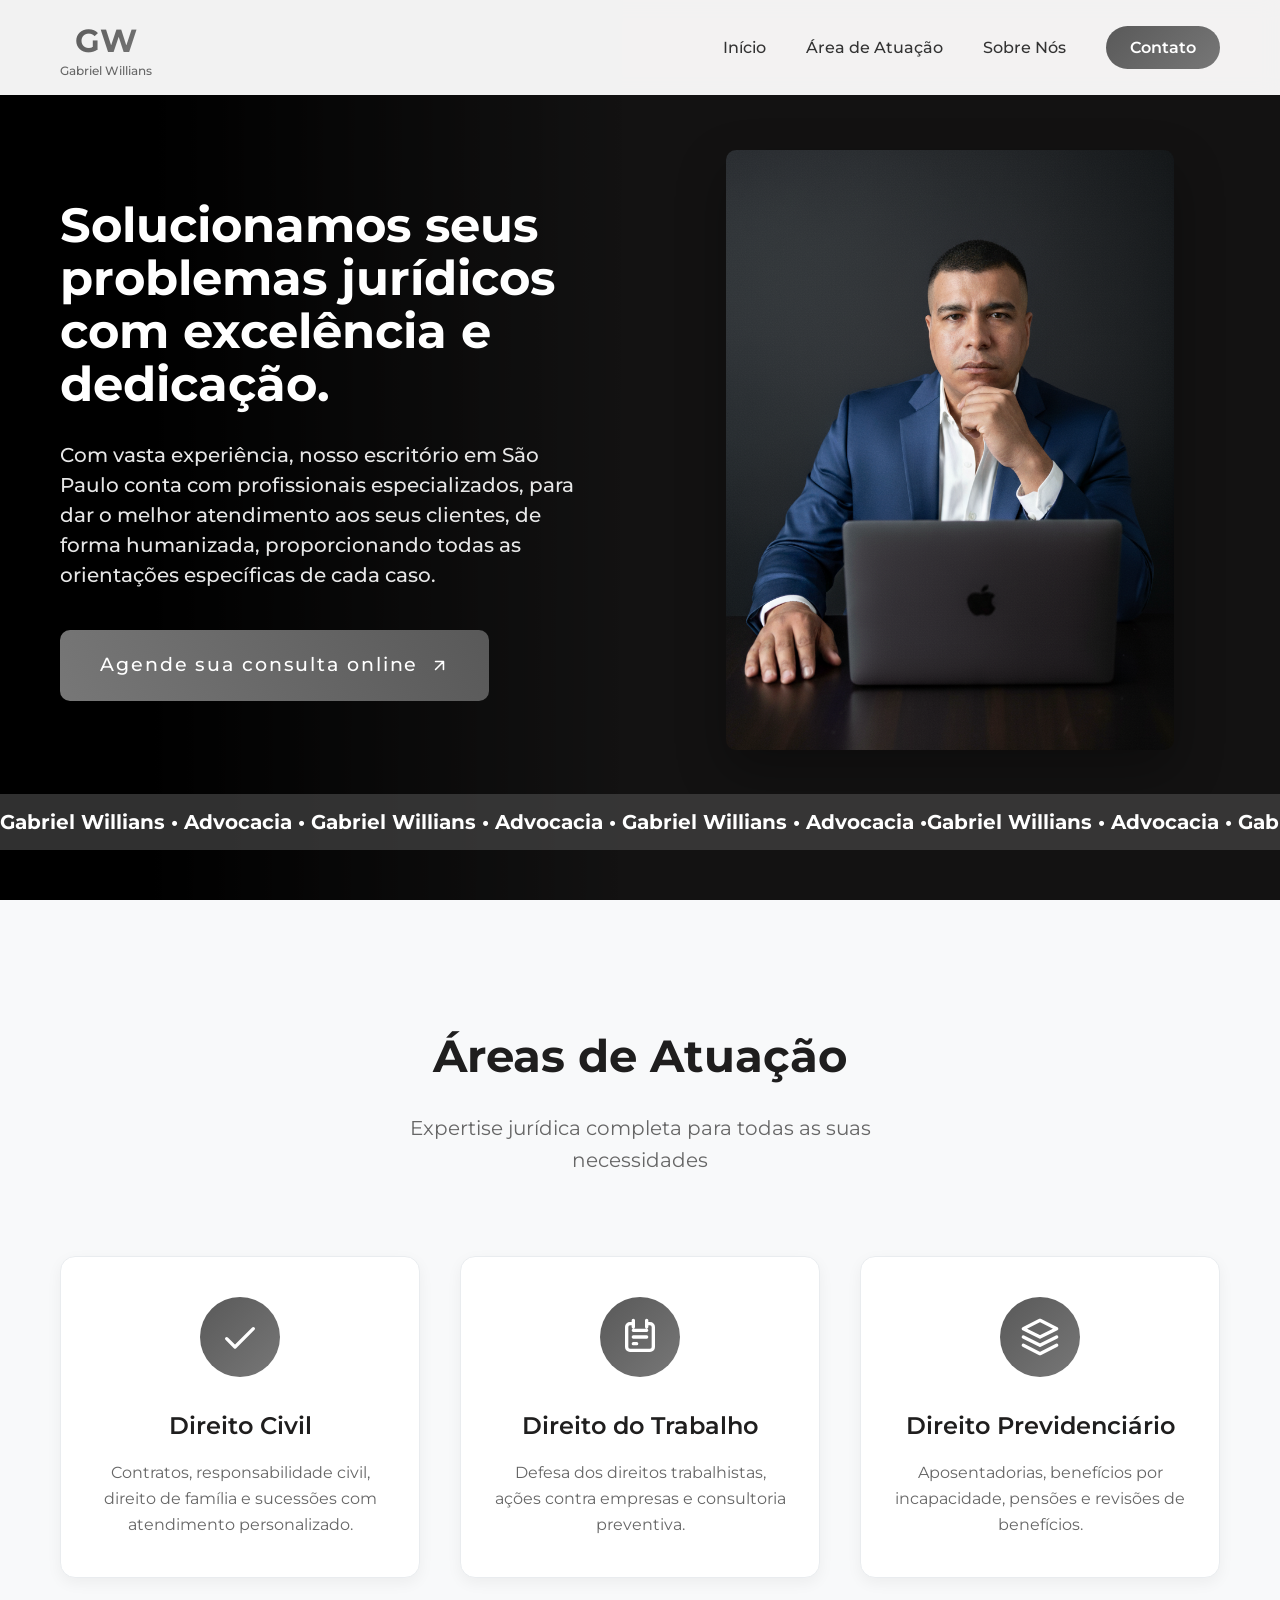
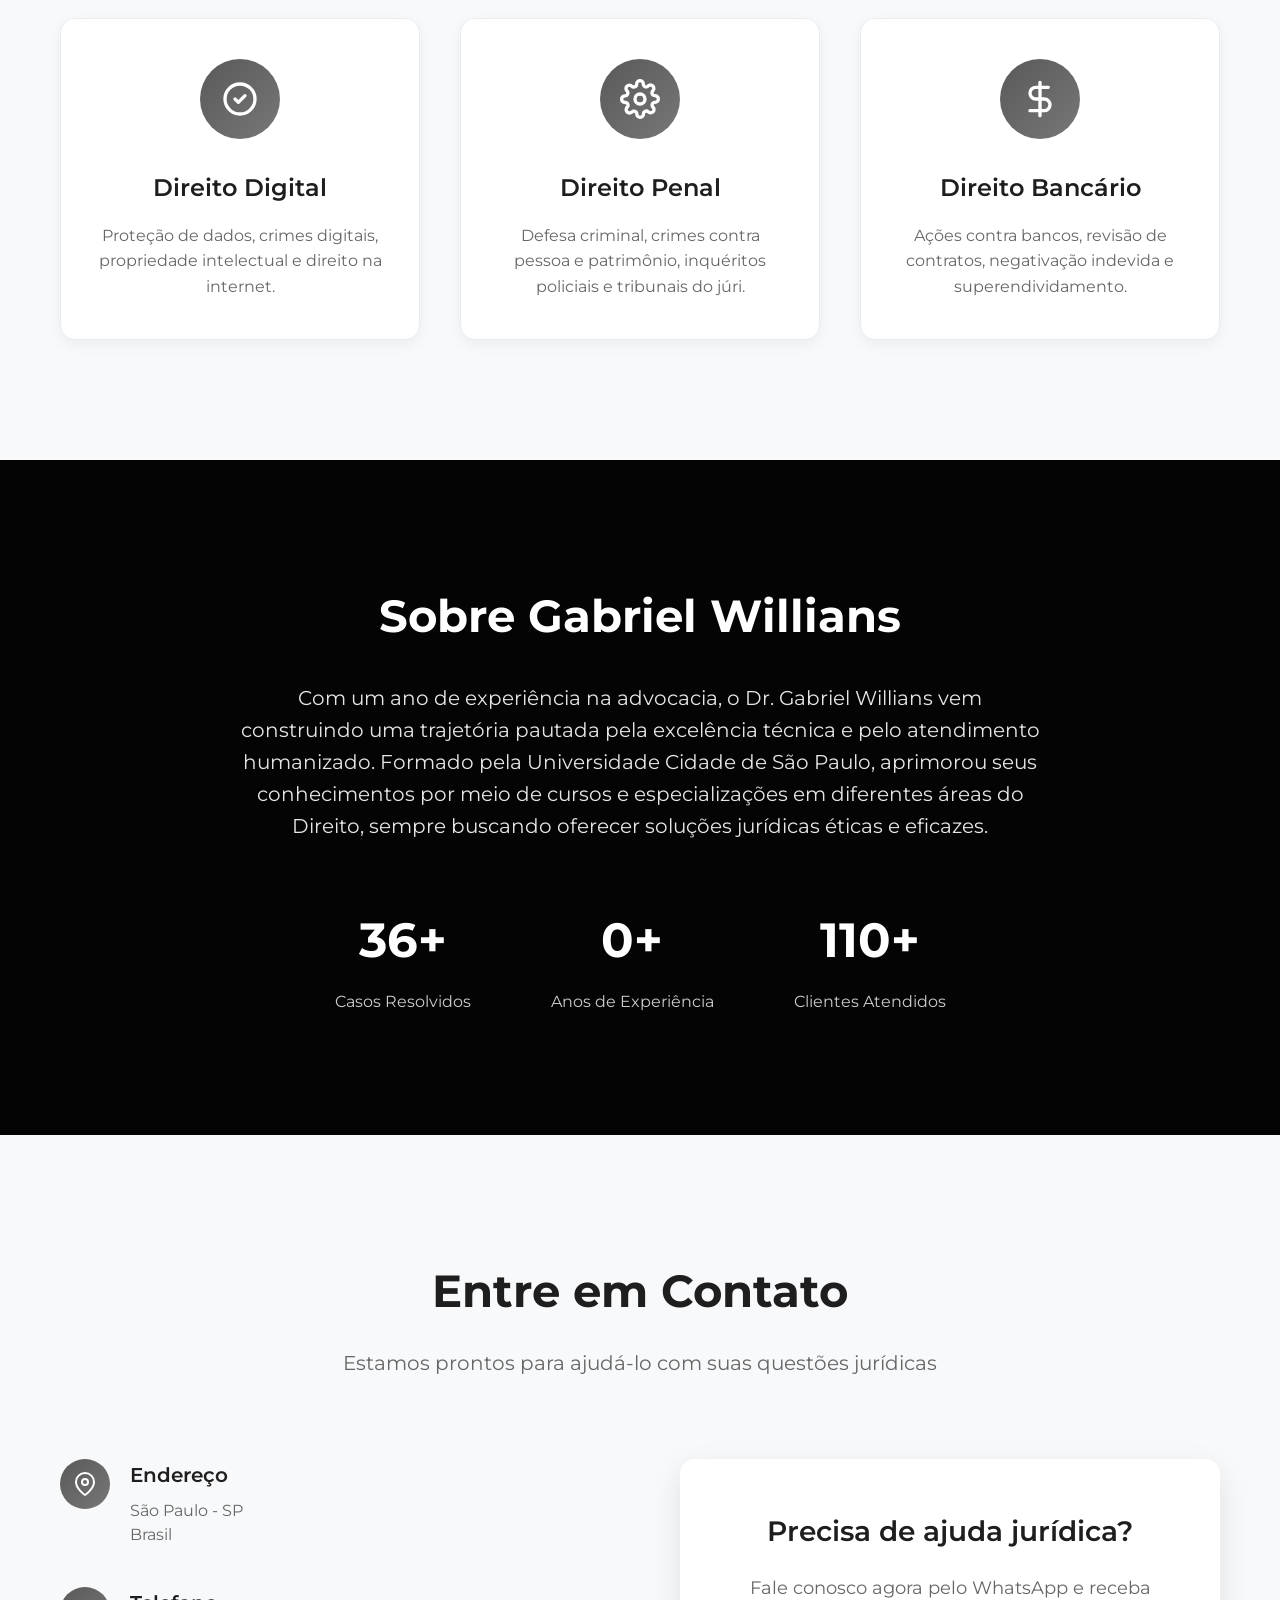
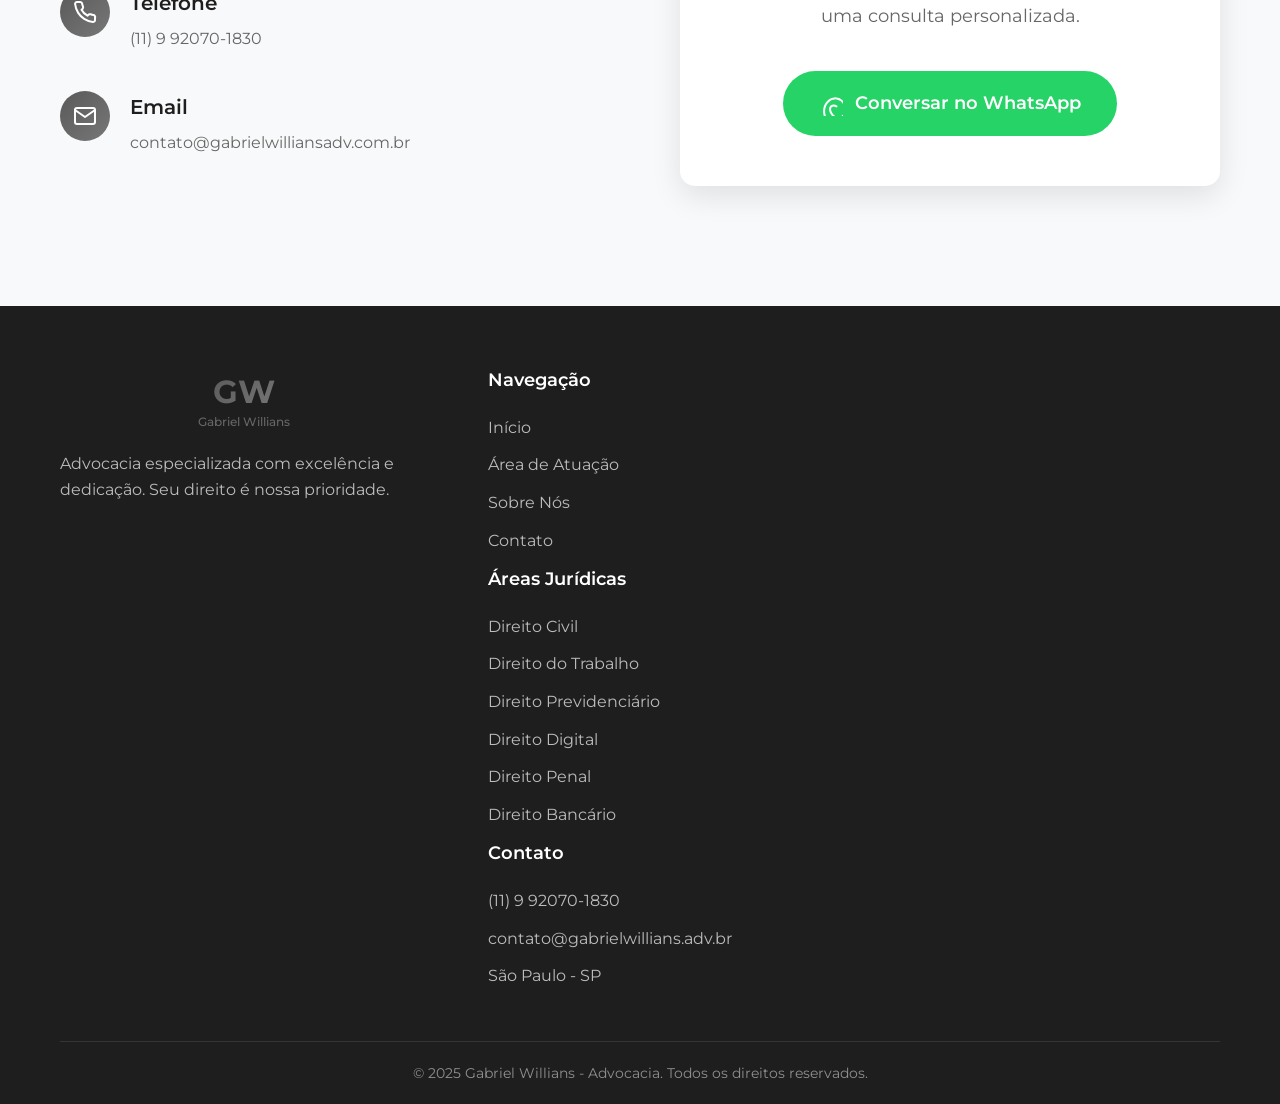
==== commit 8d91b95e: "index.html" ====
--- a/index.html
+++ b/index.html
@@ -67,7 +67,7 @@
                     </a>
                 </div>
                 <div class="hero-image">
-                    <img src="dr_gabriel.png" alt="Dr. Gabriel Willians" class="lawyer-photo">
+                    <img src="dr_gabriel007.png" alt="Dr. Gabriel Willians" class="lawyer-photo">
                 </div>
             </div>
         </div>
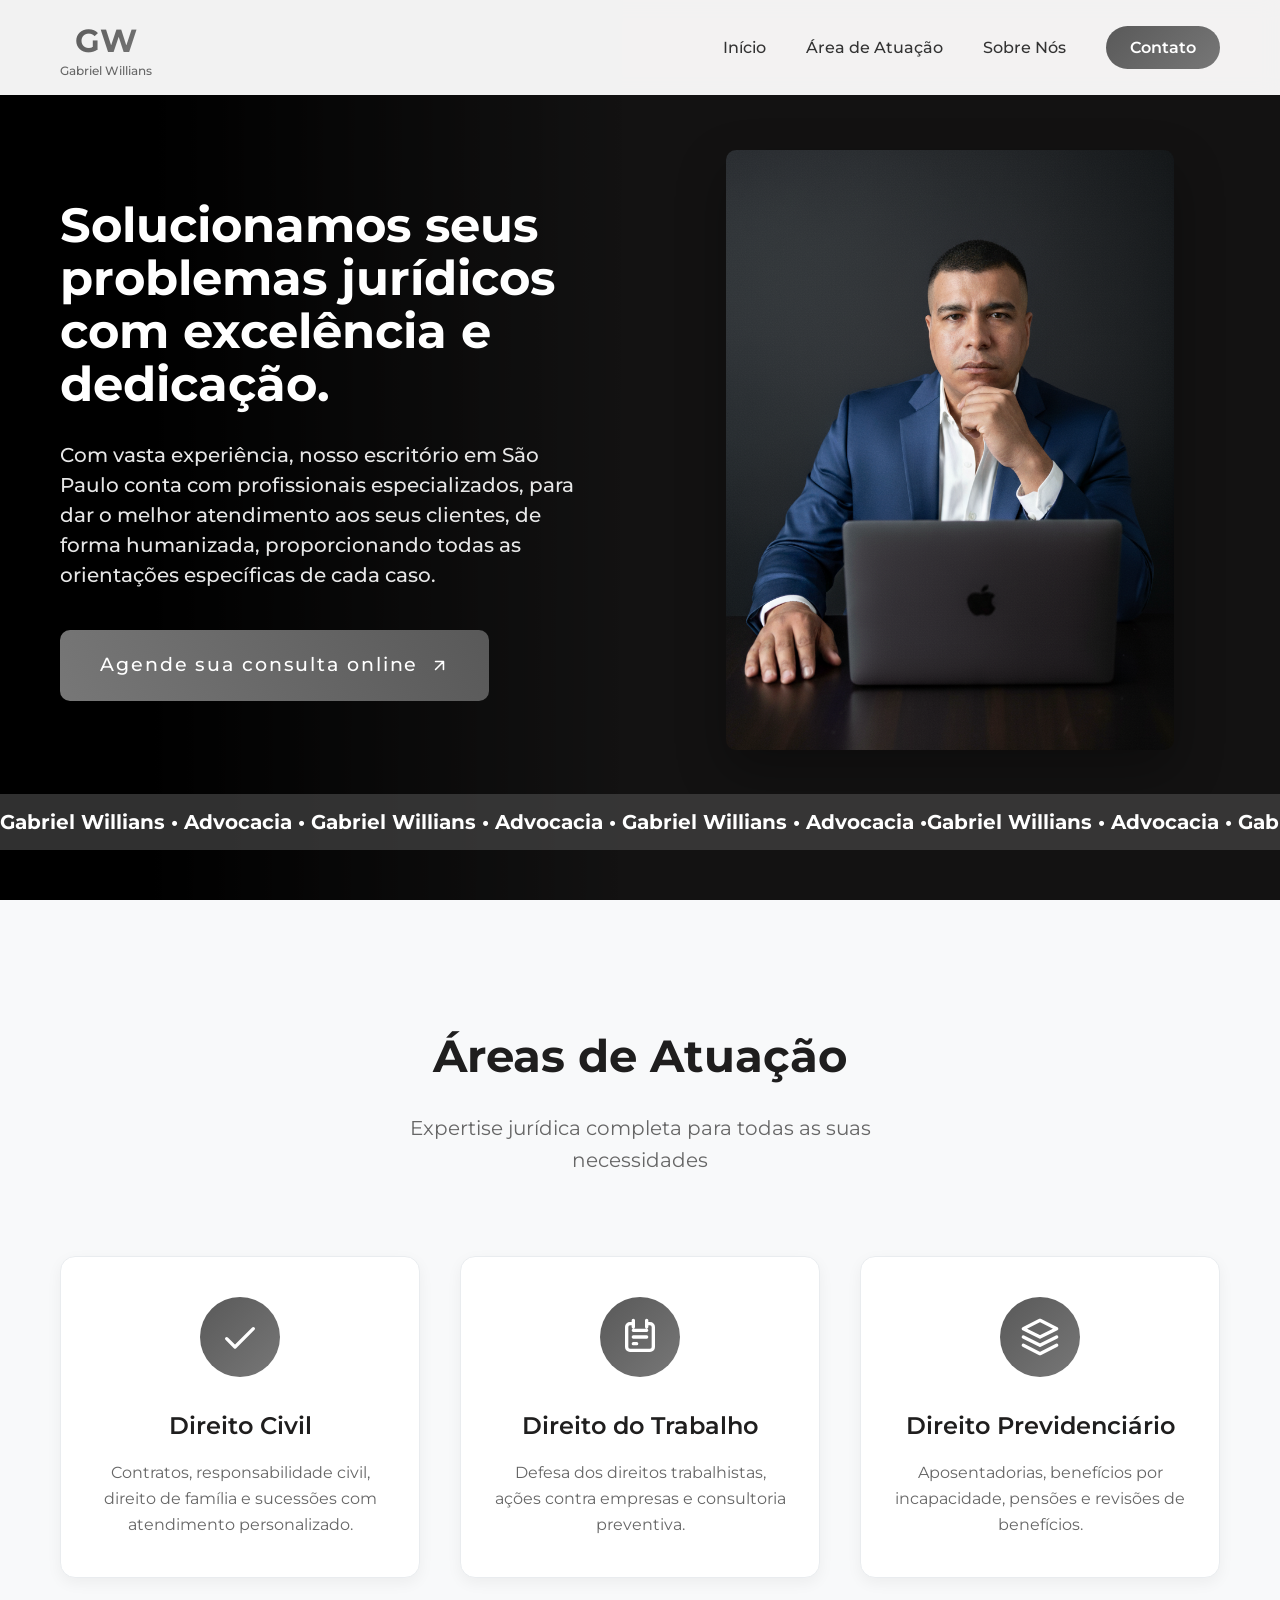
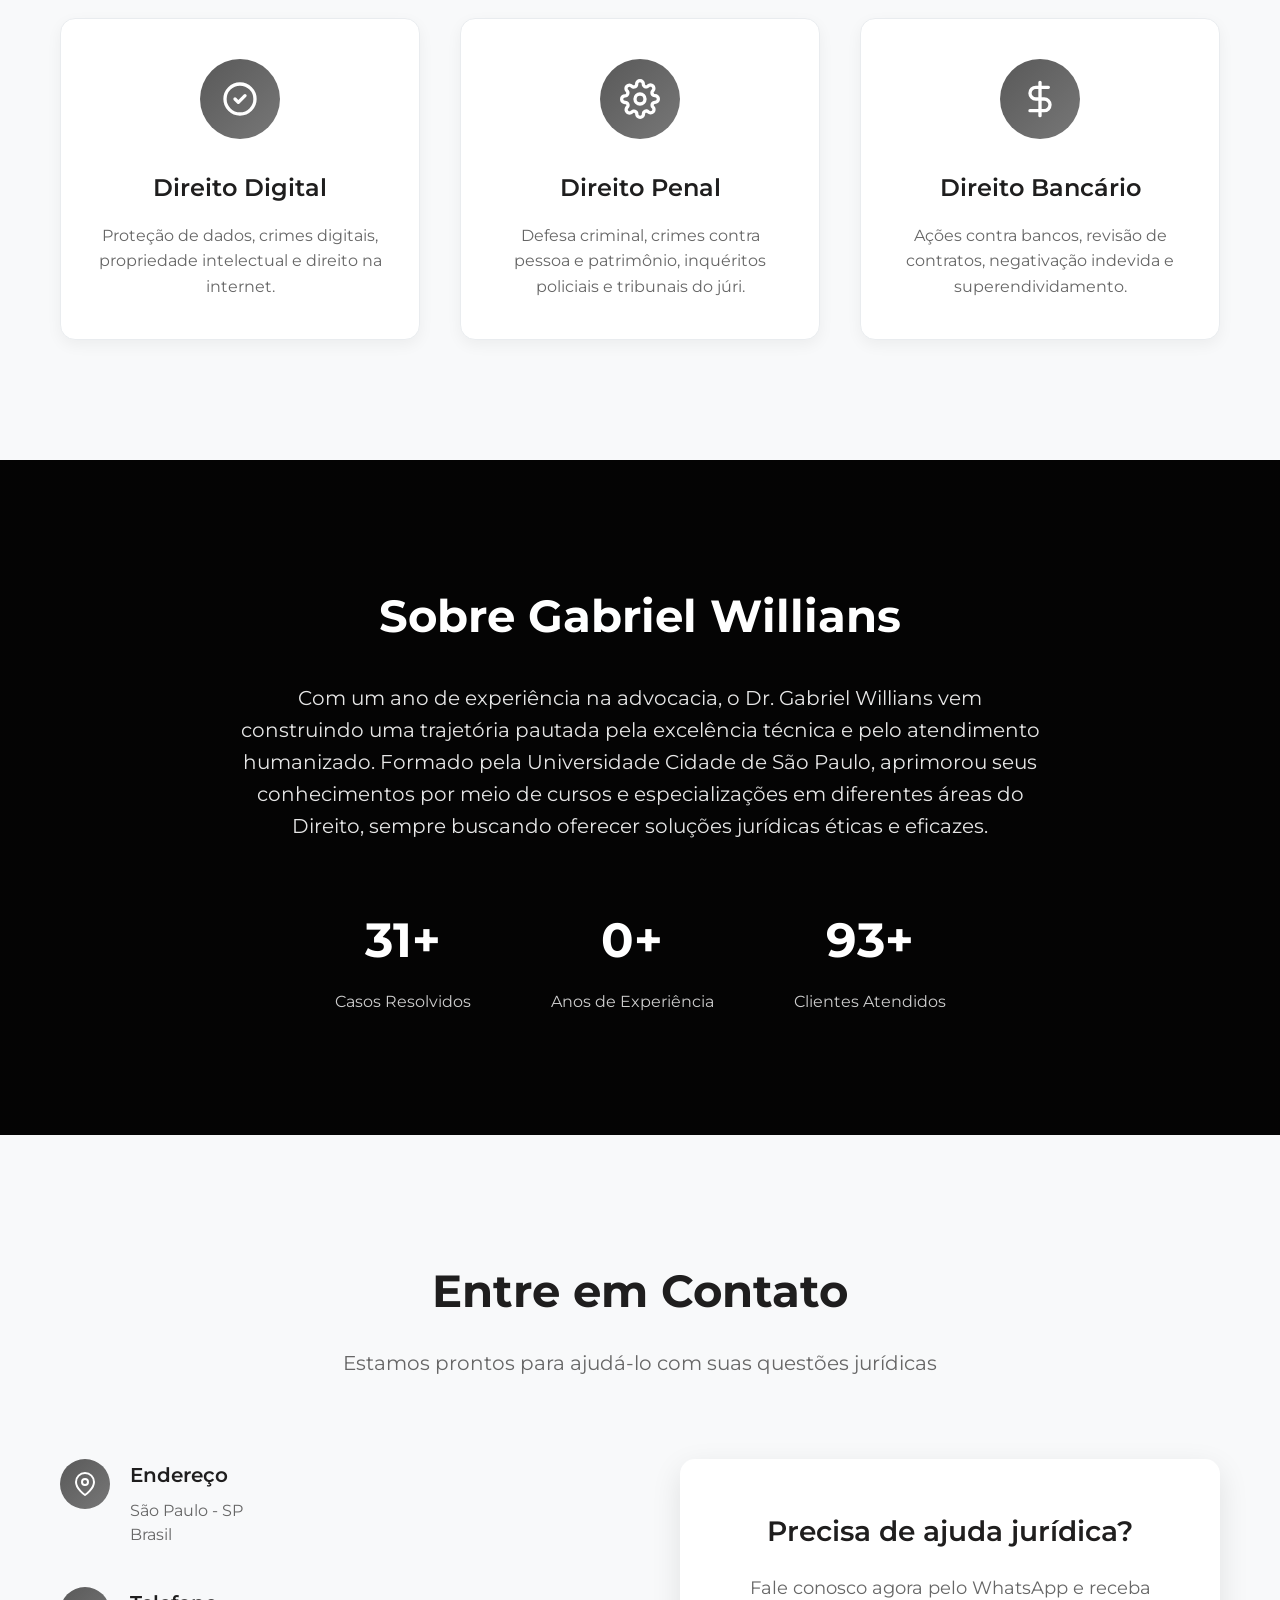
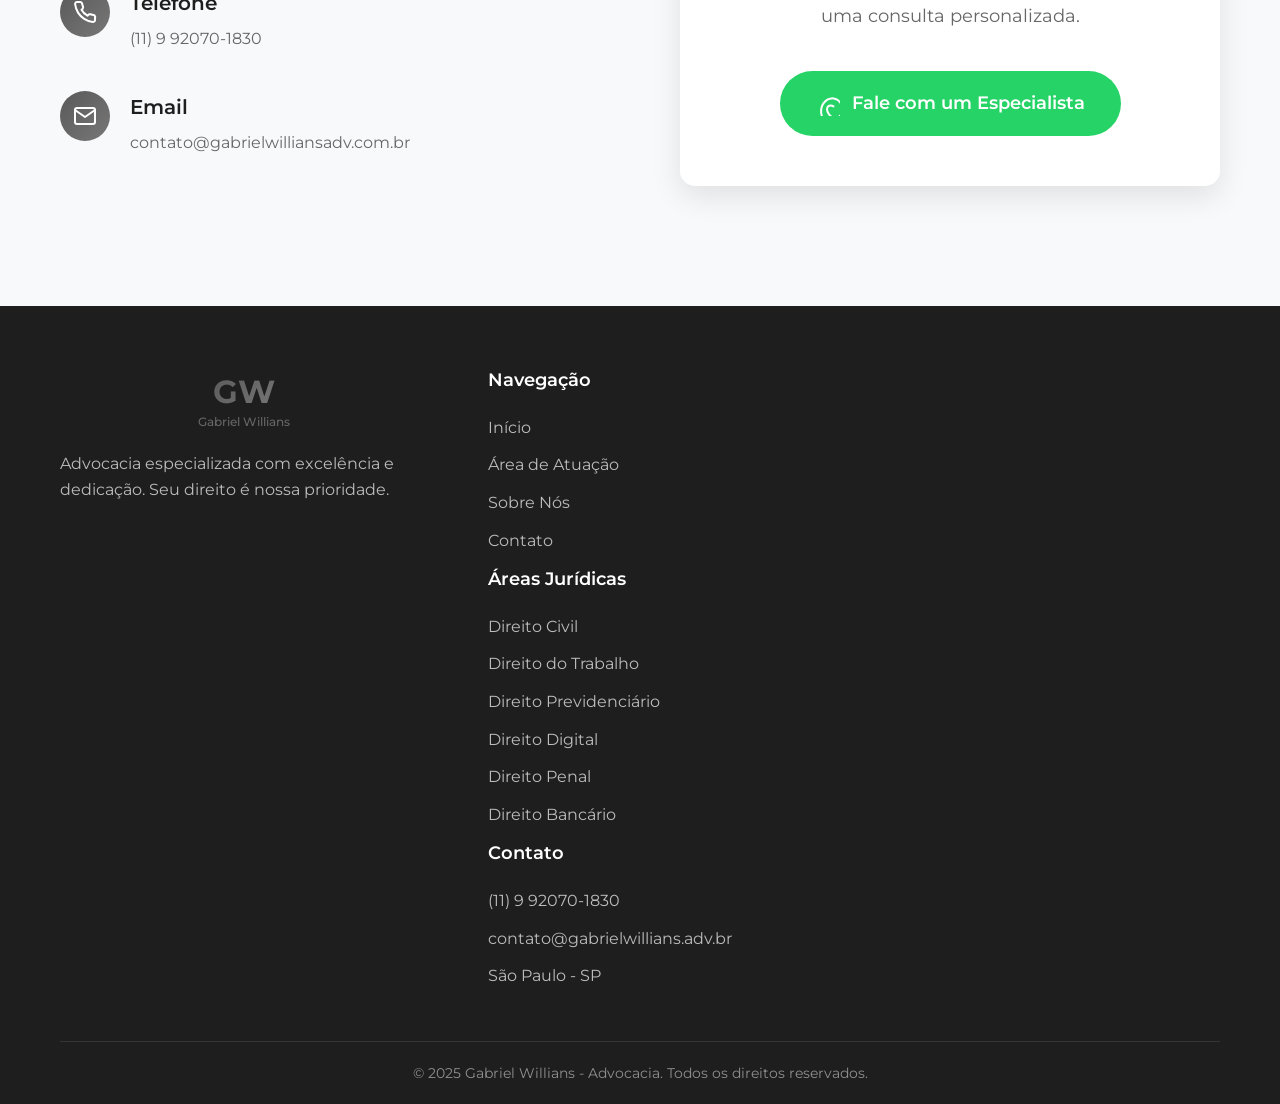
==== commit 04035e18: "index.html" ====
--- a/index.html
+++ b/index.html
@@ -232,7 +232,7 @@
                         <svg width="24" height="24" viewBox="0 0 24 24" fill="none" xmlns="http://www.w3.org/2000/svg">
                             <path d="M17.472 14.382C17.015 14.155 16.528 13.96 16.008 13.8C15.488 13.64 15.01 13.55 14.574 13.53C14.138 13.51 13.728 13.56 13.344 13.68C12.96 13.8 12.616 13.985 12.312 14.235C12.008 14.485 11.756 14.79 11.556 15.15C11.356 15.51 11.22 15.915 11.148 16.365C11.076 16.815 11.068 17.295 11.124 17.805C11.18 18.315 11.3 18.84 11.484 19.38C11.668 19.92 11.91 20.46 12.21 21C12.51 21.54 12.86 22.06 13.26 22.56C13.66 23.06 14.1 23.52 14.58 23.94C15.06 24.36 15.57 24.72 16.11 25.02C16.65 25.32 17.21 25.545 17.79 25.695C18.37 25.845 18.96 25.91 19.56 25.89C20.16 25.87 20.75 25.765 21.33 25.575C21.91 25.385 22.465 25.115 22.995 24.765C23.525 24.415 24.01 23.995 24.45 23.505C24.89 23.015 25.27 22.465 25.59 21.855C25.91 21.245 26.16 20.595 26.34 19.905C26.52 19.215 26.62 18.5 26.64 17.76C26.66 17.02 26.6 16.275 26.46 15.525C26.32 14.775 26.105 14.04 25.815 13.32C25.525 12.6 25.17 11.915 24.75 11.265C24.33 10.615 23.855 10.015 23.325 9.465C22.795 8.915 22.22 8.43 21.6 8.01C20.98 7.59 20.325 7.245 19.635 6.975C18.945 6.705 18.235 6.52 17.505 6.42C16.775 6.32 16.04 6.31 15.3 6.39C14.56 6.47 13.83 6.64 13.11 6.9C12.39 7.16 11.695 7.505 11.025 7.935C10.355 8.365 9.72 8.87 9.12 9.45C8.52 10.03 7.975 10.675 7.485 11.385C6.995 12.095 6.575 12.86 6.225 13.68C5.875 14.5 5.605 15.36 5.415 16.26C5.225 17.16 5.125 18.085 5.115 19.035C5.105 19.985 5.185 20.945 5.355 21.915C5.525 22.885 5.785 23.845 6.135 24.795" stroke="currentColor" stroke-width="2" stroke-linecap="round" stroke-linejoin="round"/>
                         </svg>
-                        Conversar no WhatsApp
+                        Fale com um Especialista
                     </a>
                 </div>
             </div>
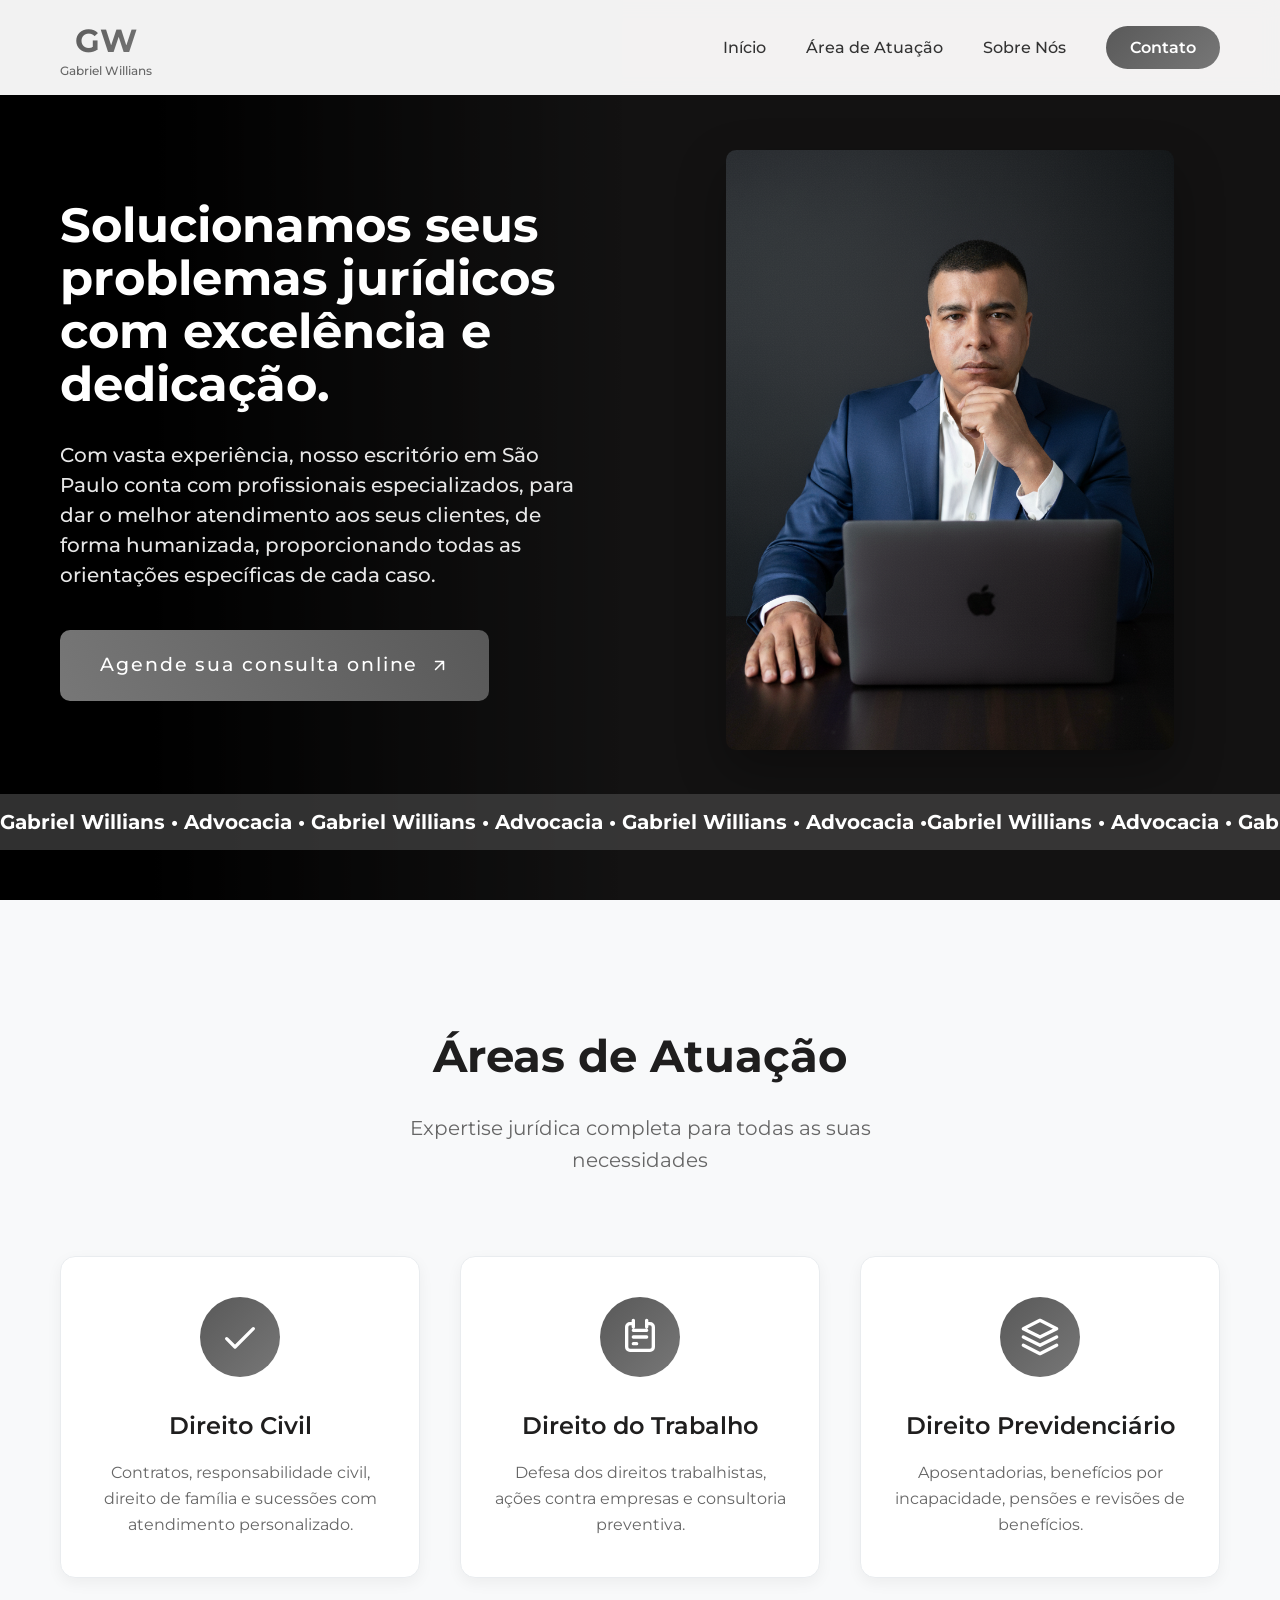
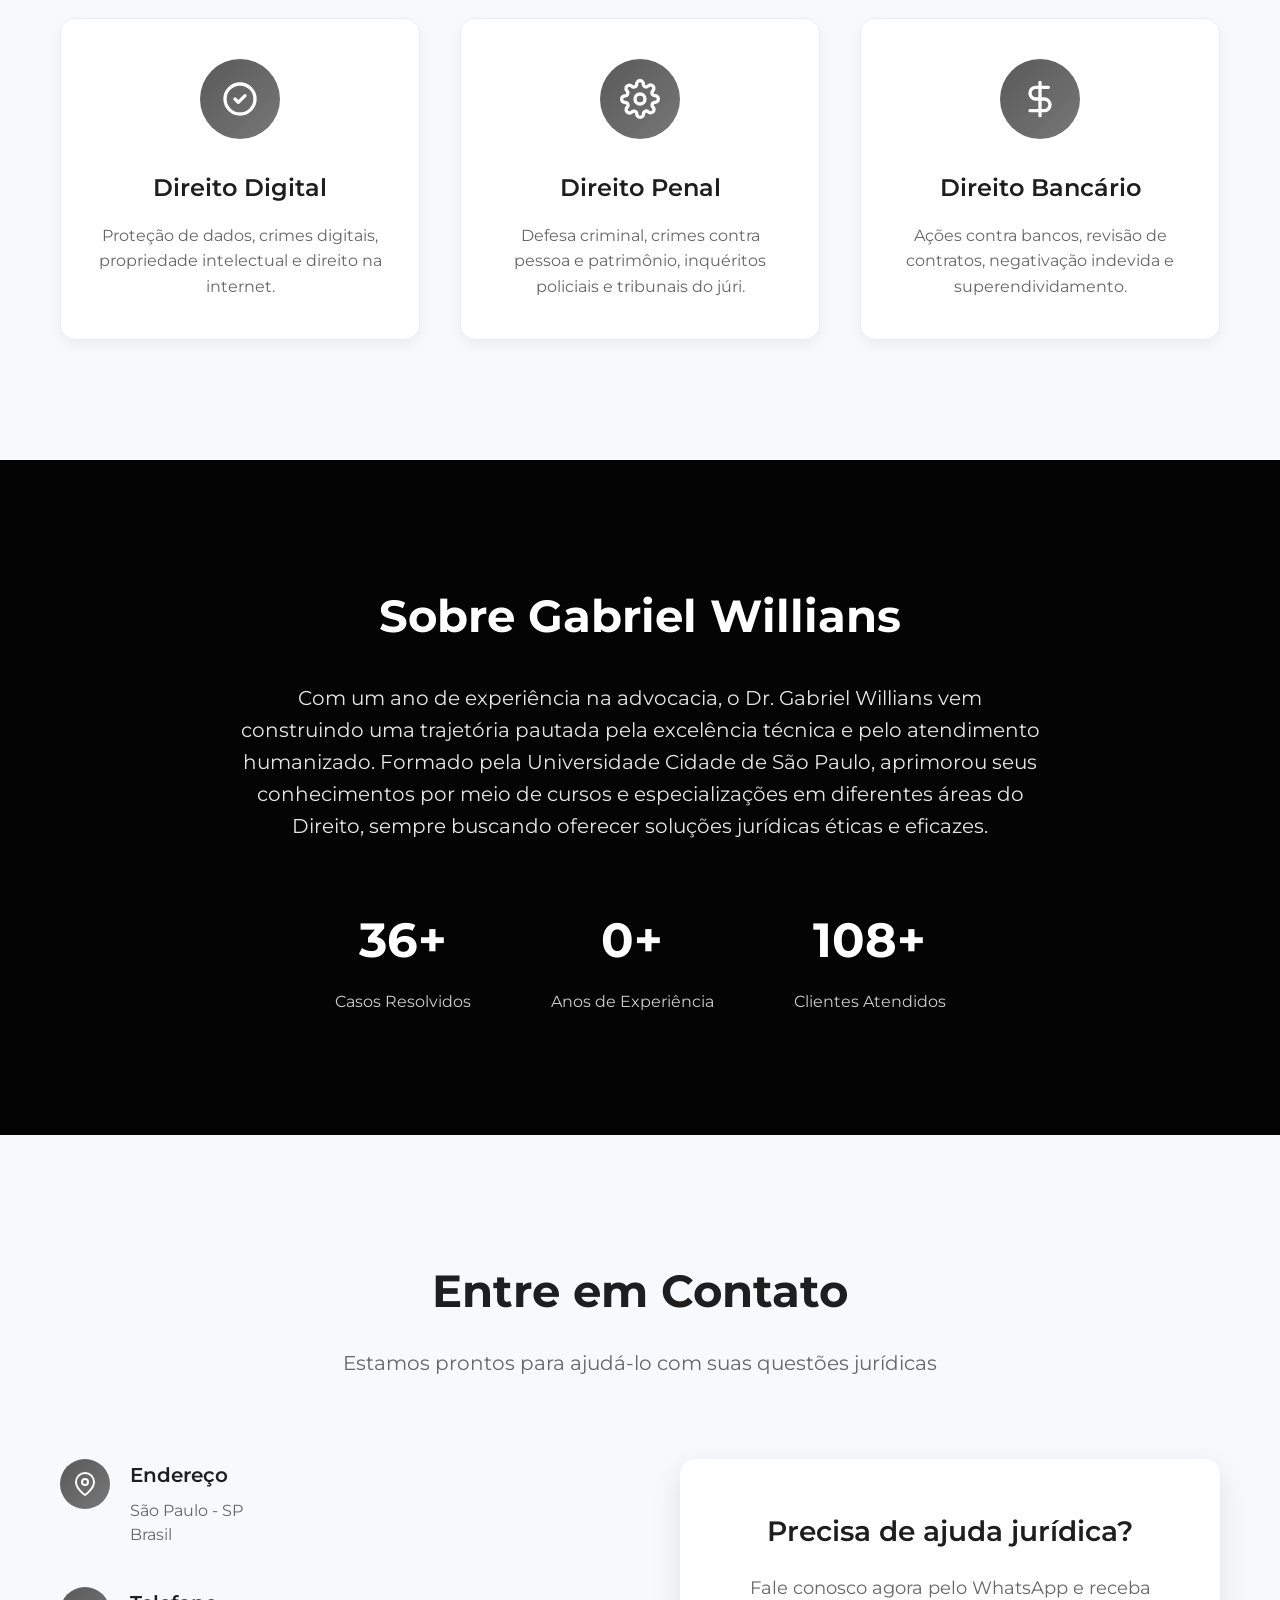
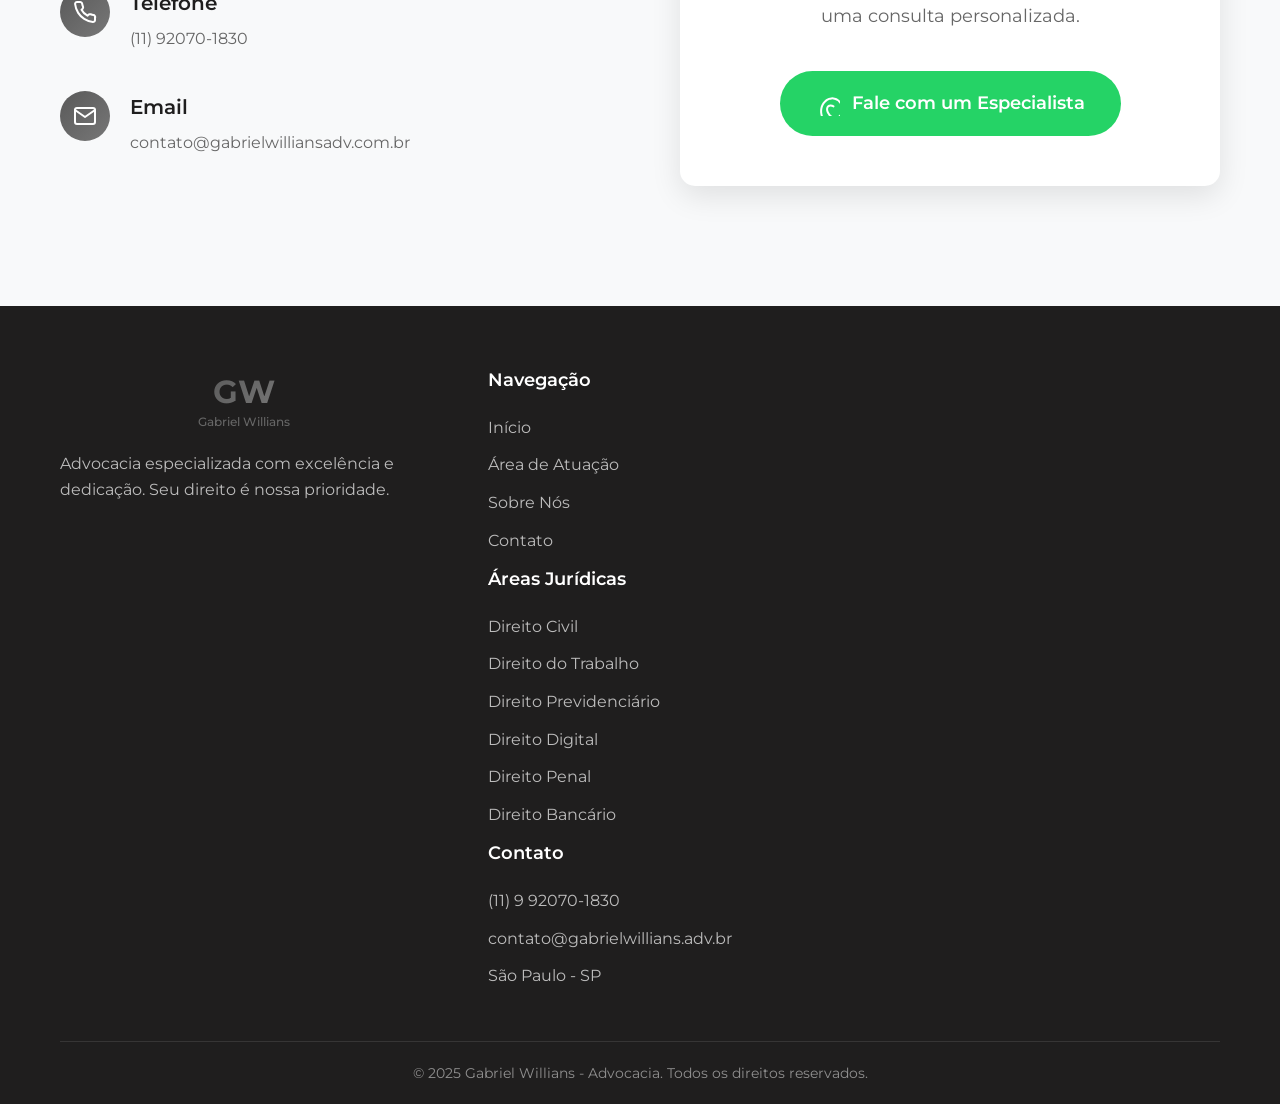
==== commit 111d36c6: "index.html" ====
--- a/index.html
+++ b/index.html
@@ -209,7 +209,7 @@
                         </div>
                         <div class="contact-text">
                             <h4>Telefone</h4>
-                            <p>(11) 9 92070-1830</p>
+                            <p>(11) 92070-1830</p>
                         </div>
                     </div>
                     <div class="contact-item">
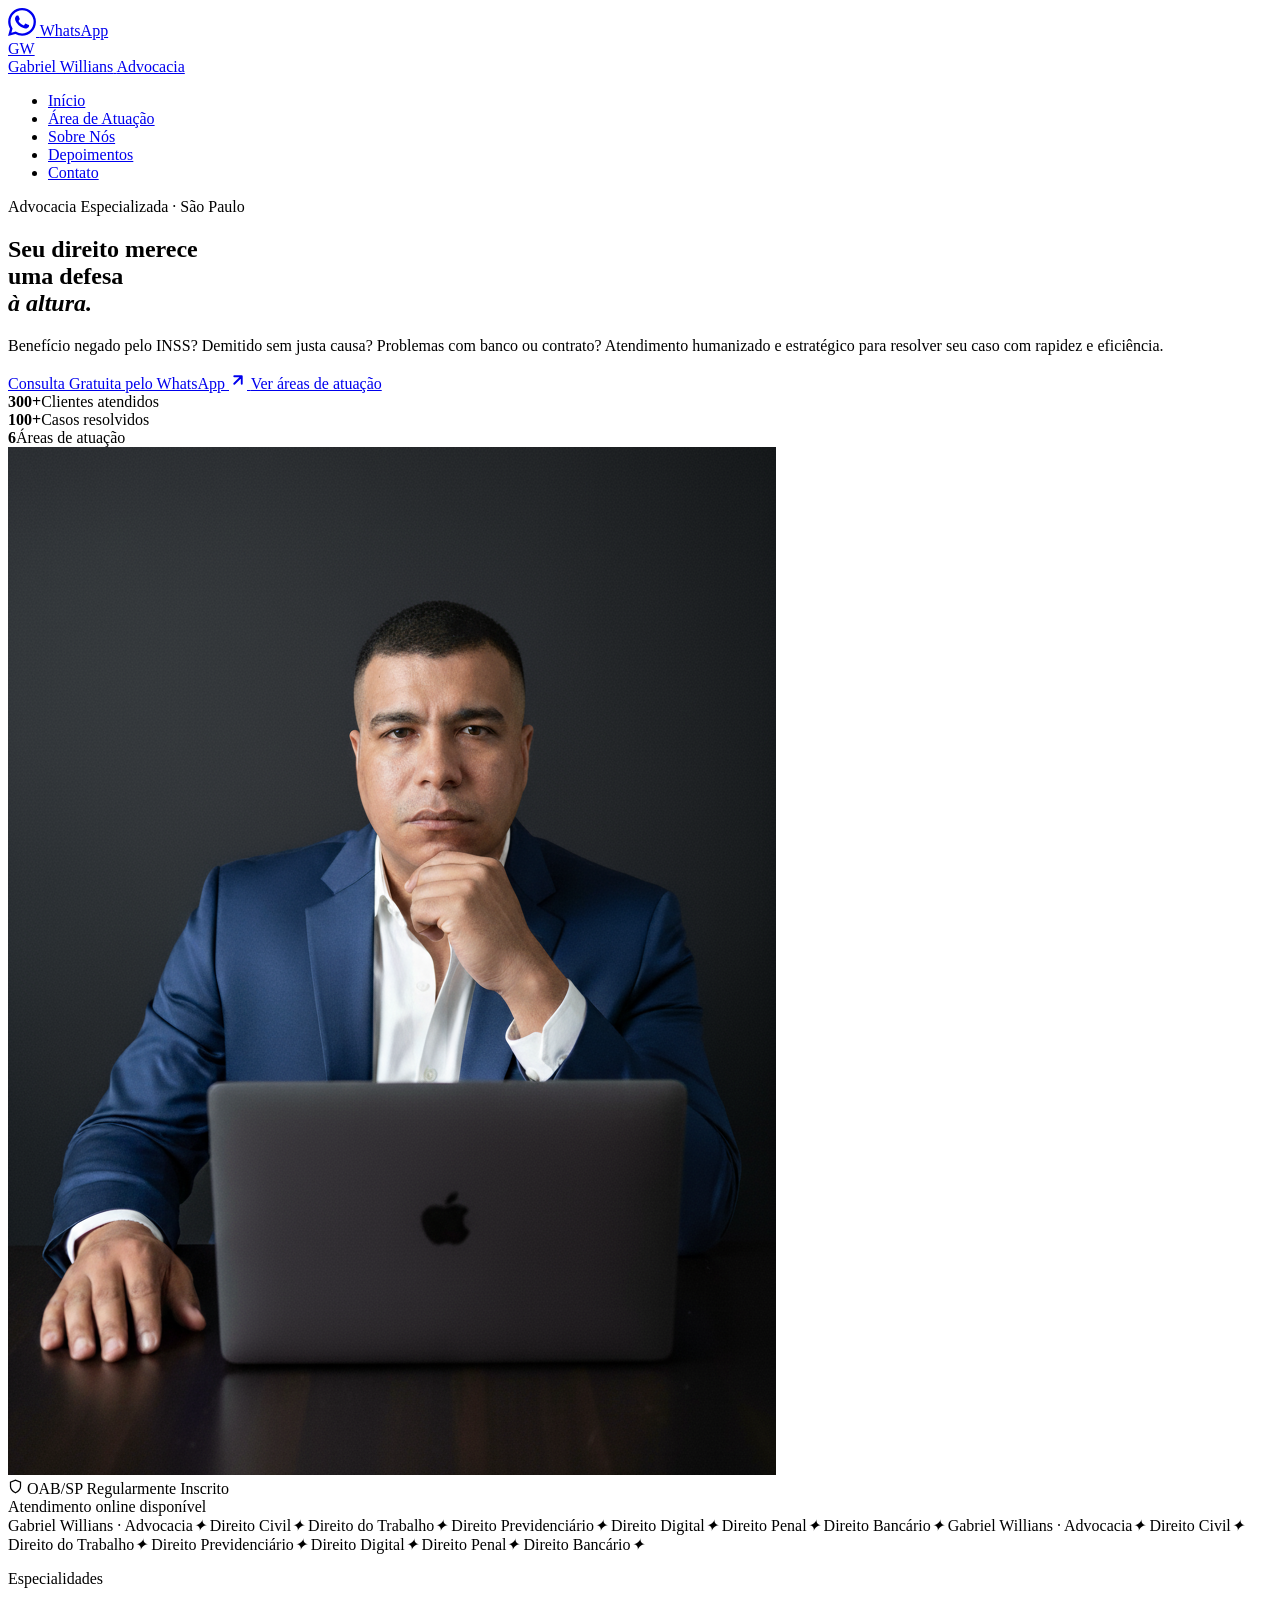
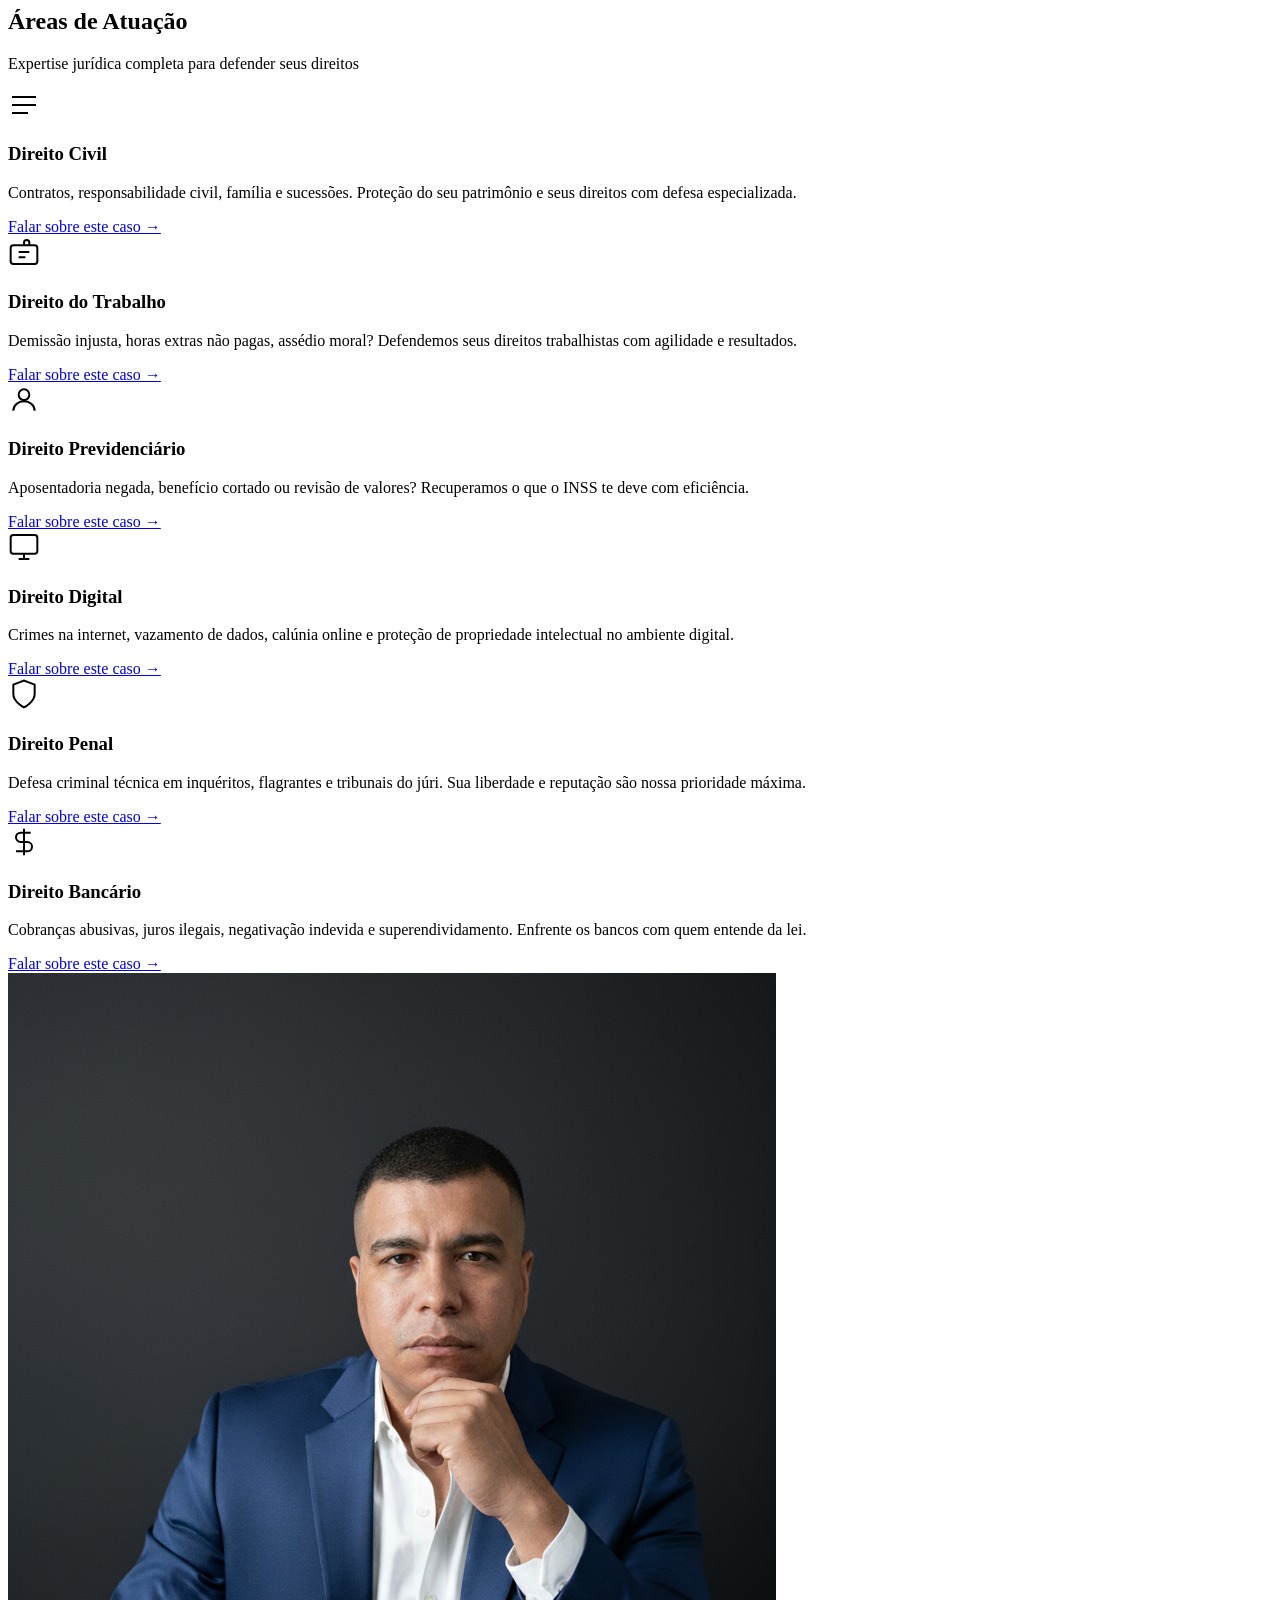
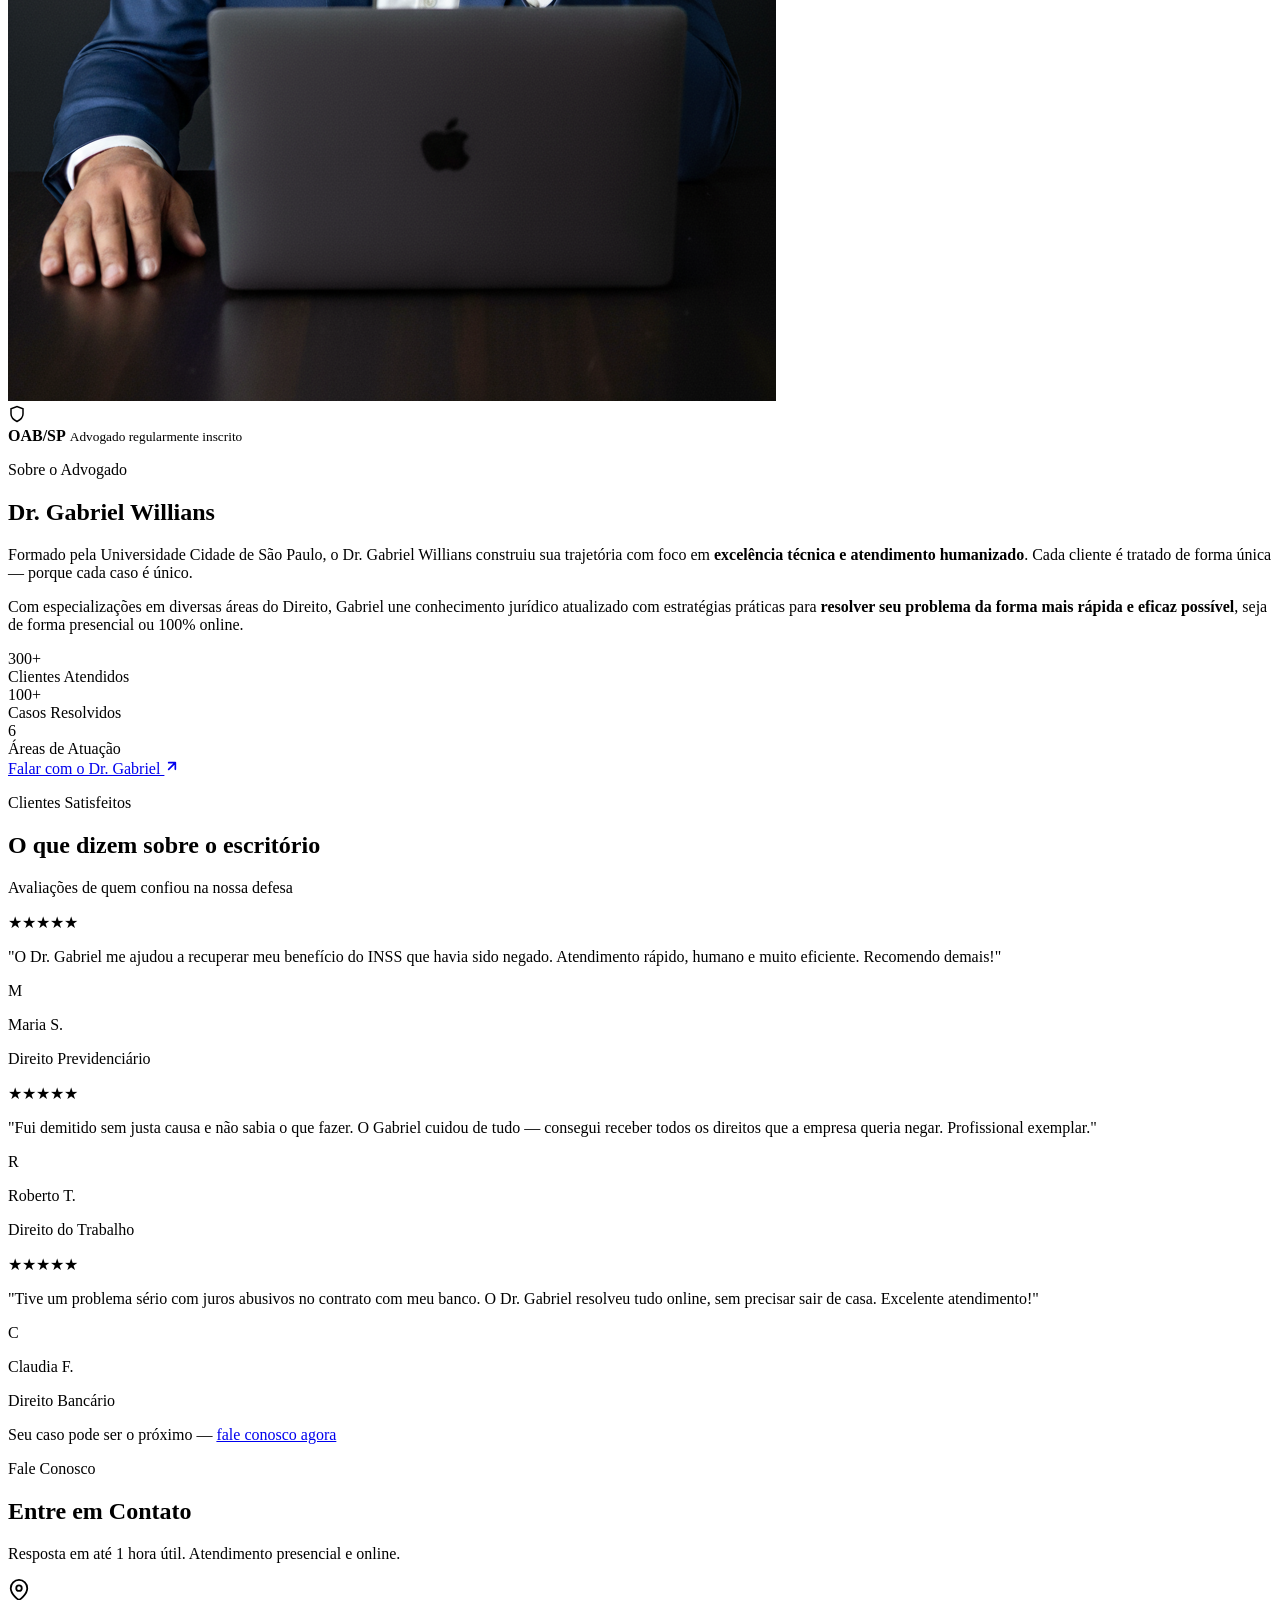
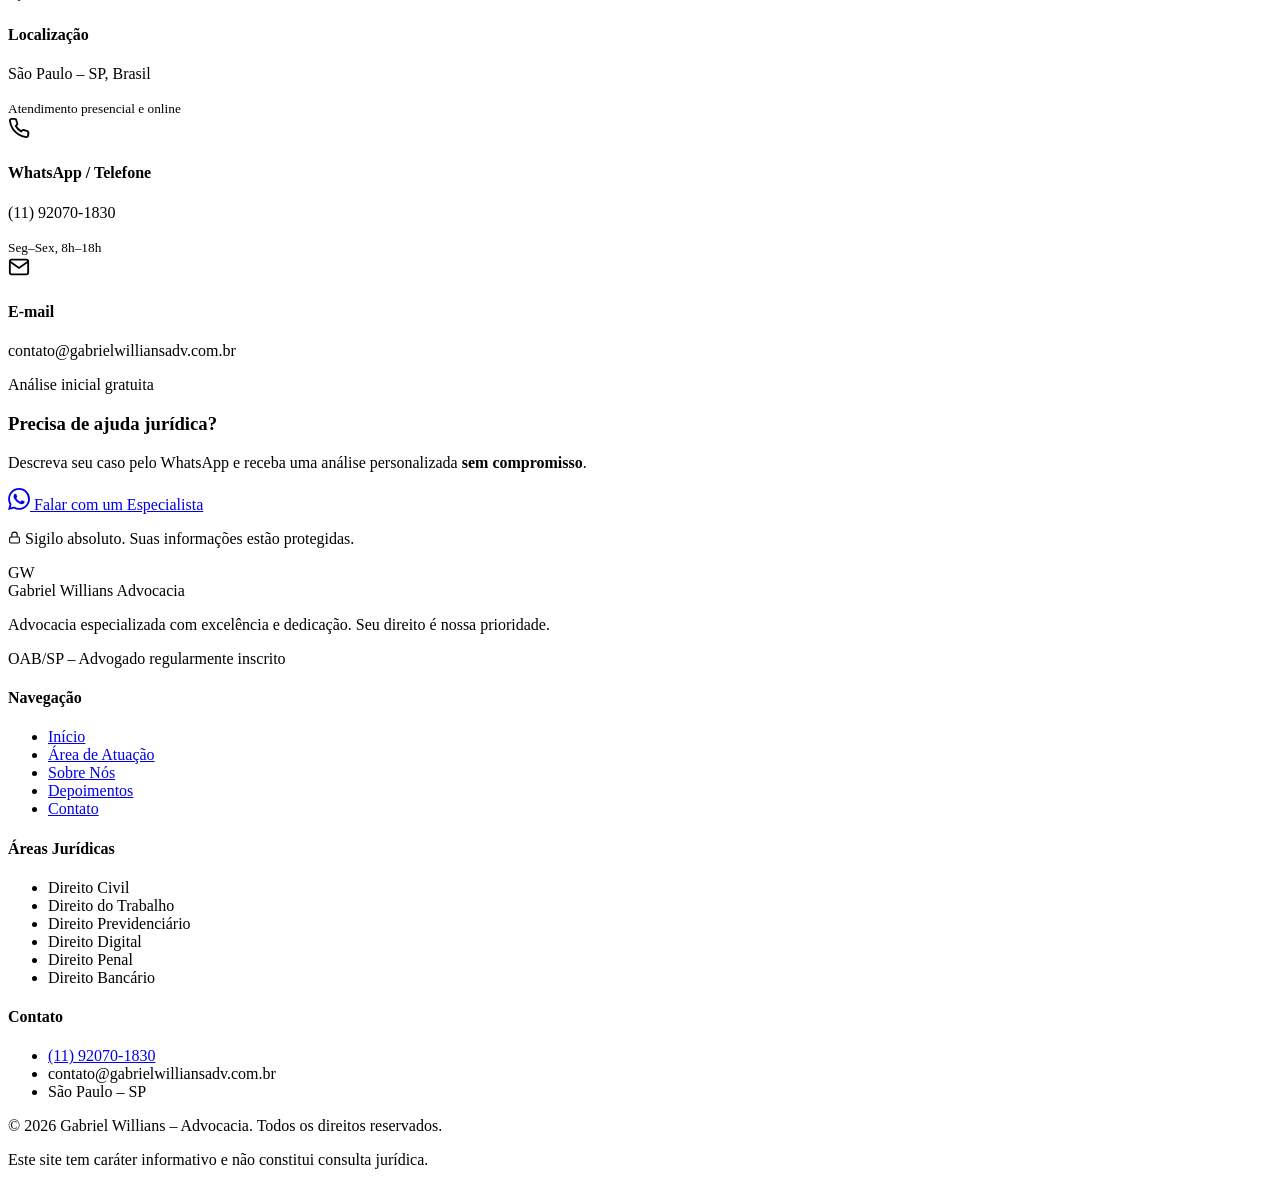
==== commit 3f810061: "Add files via upload" ====
--- a/index.html
+++ b/index.html
@@ -1,295 +1,406 @@
 <!DOCTYPE html>
 <html lang="pt-BR">
 <head>
-    <!-- Google tag (gtag.js) -->
-<script async src="https://www.googletagmanager.com/gtag/js?id=AW-16557635612"></script>
-<script>
-  window.dataLayer = window.dataLayer || [];
-  function gtag(){dataLayer.push(arguments);}
-  gtag('js', new Date());
-
-  gtag('config', 'AW-16557635612');
-</script>
-
-    <meta charset="UTF-8">
-    <meta name="viewport" content="width=device-width, initial-scale=1.0">
-    <title>Gabriel Willians - Advocacia Especializada</title>
-    <link rel="preconnect" href="https://fonts.googleapis.com">
-    <link rel="preconnect" href="https://fonts.gstatic.com" crossorigin>
-    <link href="https://fonts.googleapis.com/css2?family=Montserrat:wght@300;400;500;600;700&display=swap" rel="stylesheet">
-    <link rel="stylesheet" href="styles.css">
+  <!-- Google tag (gtag.js) -->
+  <script async src="https://www.googletagmanager.com/gtag/js?id=AW-16557635612"></script>
+  <script>
+    window.dataLayer = window.dataLayer || [];
+    function gtag(){dataLayer.push(arguments);}
+    gtag('js', new Date());
+    gtag('config', 'AW-16557635612');
+  </script>
+
+  <meta charset="UTF-8">
+  <meta name="viewport" content="width=device-width, initial-scale=1.0">
+  <meta name="description" content="Gabriel Willians Advocacia – Direito Civil, Trabalhista, Previdenciário, Digital, Penal e Bancário em São Paulo. Atendimento humanizado e online.">
+  <title>Gabriel Willians – Advocacia Especializada em São Paulo</title>
+
+  <link rel="preconnect" href="https://fonts.googleapis.com">
+  <link rel="preconnect" href="https://fonts.gstatic.com" crossorigin>
+  <link href="https://fonts.googleapis.com/css2?family=Montserrat:ital,wght@0,300;0,400;0,500;0,600;0,700;1,400&family=Playfair+Display:ital,wght@0,600;0,700;1,500&display=swap" rel="stylesheet">
+  <link rel="stylesheet" href="styles.css">
 </head>
 <body>
-    <!-- Header -->
-    <header class="header">
-        <nav class="navbar">
-            <div class="container">
-                <div class="nav-brand">
-                    <div class="logo">
-                        <span class="logo-text">GW</span>
-                        <div class="logo-subtitle">Gabriel Willians</div>
-                    </div>
-                </div>
-                <ul class="nav-menu">
-                    <li><a href="#inicio">Início</a></li>
-                    <li><a href="#areas">Área de Atuação</a></li>
-                    <li><a href="#sobre">Sobre Nós</a></li>
-                    <li><a href="#contato" class="btn-contact">Contato</a></li>
-                </ul>
-                <div class="hamburger">
-                    <span></span>
-                    <span></span>
-                    <span></span>
-                </div>
-            </div>
-        </nav>
-    </header>
-
-    <!-- Hero Section -->
-    <section class="hero" id="inicio">
-        <div class="hero-background">
-            <div class="hero-overlay"></div>
-        </div>
-        <div class="container">
-            <div class="hero-content">
-                <div class="hero-text">
-                    <h1 class="hero-title">Solucionamos seus problemas jurídicos com excelência e dedicação.</h1>
-                    <p class="hero-description">
-                        Com vasta experiência, nosso escritório em São Paulo conta com profissionais especializados, 
-                        para dar o melhor atendimento aos seus clientes, de forma humanizada, proporcionando todas as 
-                        orientações específicas de cada caso.
-                    </p>
-                    <a href="https://wa.me/5511920701830" target="_blank" class="btn-hero">
-                        Agende sua consulta online
-                        <svg width="19" height="19" viewBox="0 0 24 24" fill="none" xmlns="http://www.w3.org/2000/svg">
-                            <path d="M17 7L7 17M17 7H7M17 7V17" stroke="currentColor" stroke-width="2" stroke-linecap="round" stroke-linejoin="round"/>
-                        </svg>
-                    </a>
-                </div>
-                <div class="hero-image">
-                    <img src="dr_gabriel007.png" alt="Dr. Gabriel Willians" class="lawyer-photo">
-                </div>
-            </div>
-        </div>
-        <div class="hero-scroll-indicator">
-            <div class="scroll-text">Gabriel Willians • Advocacia • Gabriel Willians • Advocacia • Gabriel Willians • Advocacia •Gabriel Willians • Advocacia • Gabriel Willians • Advocacia • Gabriel Willians • Advocacia • </div>
-        </div>
-    </section>
-
-    <!-- Áreas de Atuação -->
-    <section class="areas-section" id="areas">
-        <div class="container">
-            <div class="section-header">
-                <h2 class="section-title">Áreas de Atuação</h2>
-                <p class="section-subtitle">Expertise jurídica completa para todas as suas necessidades</p>
-            </div>
-            <div class="areas-grid">
-                <div class="area-card">
-                    <div class="area-icon">
-                        <svg width="40" height="40" viewBox="0 0 24 24" fill="none" xmlns="http://www.w3.org/2000/svg">
-                            <path d="M20 7L9 18L4 13" stroke="currentColor" stroke-width="2" stroke-linecap="round" stroke-linejoin="round"/>
-                        </svg>
-                    </div>
-                    <h3 class="area-title">Direito Civil</h3>
-                    <p class="area-description">Contratos, responsabilidade civil, direito de família e sucessões com atendimento personalizado.</p>
-                </div>
-                <div class="area-card">
-                    <div class="area-icon">
-                        <svg width="40" height="40" viewBox="0 0 24 24" fill="none" xmlns="http://www.w3.org/2000/svg">
-                            <path d="M16 4H18C19.1046 4 20 4.89543 20 6V18C20 19.1046 19.1046 20 18 20H6C4.89543 20 4 19.1046 4 18V6C4 4.89543 4.89543 4 6 4H8M16 4V2M16 4V6M8 4V2M8 4V6M8 8H16M8 12H16M8 16H10" stroke="currentColor" stroke-width="2" stroke-linecap="round" stroke-linejoin="round"/>
-                        </svg>
-                    </div>
-                    <h3 class="area-title">Direito do Trabalho</h3>
-                    <p class="area-description">Defesa dos direitos trabalhistas, ações contra empresas e consultoria preventiva.</p>
-                </div>
-                <div class="area-card">
-                    <div class="area-icon">
-                        <svg width="40" height="40" viewBox="0 0 24 24" fill="none" xmlns="http://www.w3.org/2000/svg">
-                            <path d="M12 2L2 7L12 12L22 7L12 2Z" stroke="currentColor" stroke-width="2" stroke-linecap="round" stroke-linejoin="round"/>
-                            <path d="M2 17L12 22L22 17" stroke="currentColor" stroke-width="2" stroke-linecap="round" stroke-linejoin="round"/>
-                            <path d="M2 12L12 17L22 12" stroke="currentColor" stroke-width="2" stroke-linecap="round" stroke-linejoin="round"/>
-                        </svg>
-                    </div>
-                    <h3 class="area-title">Direito Previdenciário</h3>
-                    <p class="area-description">Aposentadorias, benefícios por incapacidade, pensões e revisões de benefícios.</p>
-                </div>
-                <div class="area-card">
-                    <div class="area-icon">
-                        <svg width="40" height="40" viewBox="0 0 24 24" fill="none" xmlns="http://www.w3.org/2000/svg">
-                            <path d="M9 12L11 14L15 10M21 12C21 16.9706 16.9706 21 12 21C7.02944 21 3 16.9706 3 12C3 7.02944 7.02944 3 12 3C16.9706 3 21 7.02944 21 12Z" stroke="currentColor" stroke-width="2" stroke-linecap="round" stroke-linejoin="round"/>
-                        </svg>
-                    </div>
-                    <h3 class="area-title">Direito Digital</h3>
-                    <p class="area-description">Proteção de dados, crimes digitais, propriedade intelectual e direito na internet.</p>
-                </div>
-                <div class="area-card">
-                    <div class="area-icon">
-                        <svg width="40" height="40" viewBox="0 0 24 24" fill="none" xmlns="http://www.w3.org/2000/svg">
-                            <path d="M12 15C13.6569 15 15 13.6569 15 12C15 10.3431 13.6569 9 12 9C10.3431 9 9 10.3431 9 12C9 13.6569 10.3431 15 12 15Z" stroke="currentColor" stroke-width="2" stroke-linecap="round" stroke-linejoin="round"/>
-                            <path d="M19.4 15C19.2669 15.3016 19.2272 15.6362 19.286 15.9606C19.3448 16.285 19.4995 16.5843 19.73 16.82L19.79 16.88C19.976 17.0657 20.1235 17.2863 20.2241 17.5291C20.3248 17.7719 20.3766 18.0322 20.3766 18.295C20.3766 18.5578 20.3248 18.8181 20.2241 19.0609C20.1235 19.3037 19.976 19.5243 19.79 19.71C19.6043 19.896 19.3837 20.0435 19.1409 20.1441C18.8981 20.2448 18.6378 20.2966 18.375 20.2966C18.1122 20.2966 17.8519 20.2448 17.6091 20.1441C17.3663 20.0435 17.1457 19.896 16.96 19.71L16.9 19.65C16.6643 19.4195 16.365 19.2648 16.0406 19.206C15.7162 19.1472 15.3816 19.1869 15.08 19.32C14.7842 19.4468 14.532 19.6572 14.3543 19.9255C14.1766 20.1938 14.0813 20.5082 14.08 20.83V21C14.08 21.5304 13.8693 22.0391 13.4942 22.4142C13.1191 22.7893 12.6104 23 12.08 23C11.5496 23 11.0409 22.7893 10.6658 22.4142C10.2907 22.0391 10.08 21.5304 10.08 21V20.91C10.0723 20.579 9.96512 20.2573 9.77251 19.9887C9.5799 19.7201 9.31074 19.5143 9 19.4C8.69838 19.2669 8.36381 19.2272 8.03941 19.286C7.71502 19.3448 7.41568 19.4995 7.18 19.73L7.12 19.79C6.93425 19.976 6.71368 20.1235 6.47088 20.2241C6.22808 20.3248 5.96783 20.3766 5.705 20.3766C5.44217 20.3766 5.18192 20.3248 4.93912 20.2241C4.69632 20.1235 4.47575 19.976 4.29 19.79C4.10405 19.6043 3.95653 19.3837 3.85588 19.1409C3.75523 18.8981 3.70343 18.6378 3.70343 18.375C3.70343 18.1122 3.75523 17.8519 3.85588 17.6091C3.95653 17.3663 4.10405 17.1457 4.29 16.96L4.35 16.9C4.58054 16.6643 4.73519 16.365 4.794 16.0406C4.85282 15.7162 4.81312 15.3816 4.68 15.08C4.55324 14.7842 4.34276 14.532 4.07447 14.3543C3.80618 14.1766 3.49179 14.0813 3.17 14.08H3C2.46957 14.08 1.96086 13.8693 1.58579 13.4942C1.21071 13.1191 1 12.6104 1 12.08C1 11.5496 1.21071 11.0409 1.58579 10.6658C1.96086 10.2907 2.46957 10.08 3 10.08H3.09C3.42099 10.0723 3.742 9.96512 4.01062 9.77251C4.27924 9.5799 4.48572 9.31074 4.6 9C4.73312 8.69838 4.77282 8.36381 4.714 8.03941C4.65519 7.71502 4.50054 7.41568 4.27 7.18L4.21 7.12C4.02405 6.93425 3.87653 6.71368 3.77588 6.47088C3.67523 6.22808 3.62343 5.96783 3.62343 5.705C3.62343 5.44217 3.67523 5.18192 3.77588 4.93912C3.87653 4.69632 4.02405 4.47575 4.21 4.29C4.39575 4.10405 4.61632 3.95653 4.85912 3.85588C5.10192 3.75523 5.36217 3.70343 5.625 3.70343C5.88783 3.70343 6.14808 3.75523 6.39088 3.85588C6.63368 3.95653 6.85425 4.10405 7.04 4.29L7.1 4.35C7.33568 4.58054 7.63502 4.73519 7.95941 4.794C8.28381 4.85282 8.61838 4.81312 8.92 4.68H9C9.29577 4.55324 9.54802 4.34276 9.72569 4.07447C9.90337 3.80618 9.99872 3.49179 10 3.17V3C10 2.46957 10.2107 1.96086 10.5858 1.58579C10.9609 1.21071 11.4696 1 12 1C12.5304 1 13.0391 1.21071 13.4142 1.58579C13.7893 1.96086 14 2.46957 14 3V3.09C14.0013 3.41179 14.0966 3.72618 14.2743 3.99447C14.452 4.26276 14.7042 4.47324 15 4.6C15.3016 4.73312 15.6362 4.77282 15.9606 4.714C16.285 4.65519 16.5843 4.50054 16.82 4.27L16.88 4.21C17.0657 4.02405 17.2863 3.87653 17.5291 3.77588C17.7719 3.67523 18.0322 3.62343 18.295 3.62343C18.5578 3.62343 18.8181 3.67523 19.0609 3.77588C19.3037 3.87653 19.5243 4.02405 19.71 4.21C19.896 4.39575 20.0435 4.61632 20.1441 4.85912C20.2448 5.10192 20.2966 5.36217 20.2966 5.625C20.2966 5.88783 20.2448 6.14808 20.1441 6.39088C20.0435 6.63368 19.896 6.85425 19.71 7.04L19.65 7.1C19.4195 7.33568 19.2648 7.63502 19.206 7.95941C19.1472 8.28381 19.1869 8.61838 19.32 8.92V9C19.4468 9.29577 19.6572 9.54802 19.9255 9.72569C20.1938 9.90337 20.5082 9.99872 20.83 10H21C21.5304 10 22.0391 10.2107 22.4142 10.5858C22.7893 10.9609 23 11.4696 23 12C23 12.5304 22.7893 13.0391 22.4142 13.4142C22.0391 13.7893 21.5304 14 21 14H20.91C20.5882 14.0013 20.2738 14.0966 20.0055 14.2743C19.7372 14.452 19.5268 14.7042 19.4 15Z" stroke="currentColor" stroke-width="2" stroke-linecap="round" stroke-linejoin="round"/>
-                        </svg>
-                    </div>
-                    <h3 class="area-title">Direito Penal</h3>
-                    <p class="area-description">Defesa criminal, crimes contra pessoa e patrimônio, inquéritos policiais e tribunais do júri.</p>
-                </div>
-                <div class="area-card">
-                    <div class="area-icon">
-                        <svg width="40" height="40" viewBox="0 0 24 24" fill="none" xmlns="http://www.w3.org/2000/svg">
-                            <path d="M12 2V22M17 5H9.5C8.57174 5 7.6815 5.36875 7.02513 6.02513C6.36875 6.6815 6 7.57174 6 8.5C6 9.42826 6.36875 10.3185 7.02513 10.9749C7.6815 11.6313 8.57174 12 9.5 12H14.5C15.4283 12 16.3185 12.3687 16.9749 13.0251C17.6313 13.6815 18 14.5717 18 15.5C18 16.4283 17.6313 17.3185 16.9749 17.9749C16.3185 18.6313 15.4283 19 14.5 19H6" stroke="currentColor" stroke-width="2" stroke-linecap="round" stroke-linejoin="round"/>
-                        </svg>
-                    </div>
-                    <h3 class="area-title">Direito Bancário</h3>
-                    <p class="area-description">Ações contra bancos, revisão de contratos, negativação indevida e superendividamento.</p>
-                </div>
-            </div>
-        </div>
-    </section>
-
-    <!-- Sobre Nós -->
-    <section class="about-section" id="sobre">
-        <div class="about-background">
-            <div class="about-overlay"></div>
-        </div>
-        <div class="container">
-            <div class="about-content">
-                <div class="about-text">
-                    <h2 class="section-title">Sobre Gabriel Willians</h2>
-                   <p class="about-description">
-    Com um ano de experiência na advocacia, o Dr. Gabriel Willians vem construindo uma trajetória
-    pautada pela excelência técnica e pelo atendimento humanizado. Formado pela Universidade Cidade
-    de São Paulo, aprimorou seus conhecimentos por meio de cursos e especializações em diferentes
-    áreas do Direito, sempre buscando oferecer soluções jurídicas éticas e eficazes.
-</p>
-
-                    <div class="about-stats">
-                        <div class="stat-item">
-                            <div class="stat-number">100+</div>
-                            <div class="stat-label">Casos Resolvidos</div>
-                        </div>
-                        <div class="stat-item">
-                            <div class="stat-number">1+</div>
-                            <div class="stat-label">Anos de Experiência</div>
-                        </div>
-                        <div class="stat-item">
-                            <div class="stat-number">300</div>
-                            <div class="stat-label">Clientes Atendidos</div>
-                        </div>
-                    </div>
-                </div>
-            </div>
-        </div>
-    </section>
-
-    <!-- Contato -->
-    <section class="contact-section" id="contato">
-        <div class="container">
-            <div class="section-header">
-                <h2 class="section-title">Entre em Contato</h2>
-                <p class="section-subtitle">Estamos prontos para ajudá-lo com suas questões jurídicas</p>
-            </div>
-            <div class="contact-content">
-                <div class="contact-info">
-                    <div class="contact-item">
-                        <div class="contact-icon">
-                            <svg width="24" height="24" viewBox="0 0 24 24" fill="none" xmlns="http://www.w3.org/2000/svg">
-                                <path d="M21 10C21 17 12 23 12 23C12 23 3 17 3 10C3 7.61305 3.94821 5.32387 5.63604 3.63604C7.32387 1.94821 9.61305 1 12 1C14.3869 1 16.6761 1.94821 18.364 3.63604C20.0518 5.32387 21 7.61305 21 10Z" stroke="currentColor" stroke-width="2" stroke-linecap="round" stroke-linejoin="round"/>
-                                <path d="M12 13C13.6569 13 15 11.6569 15 10C15 8.34315 13.6569 7 12 7C10.3431 7 9 8.34315 9 10C9 11.6569 10.3431 13 12 13Z" stroke="currentColor" stroke-width="2" stroke-linecap="round" stroke-linejoin="round"/>
-                            </svg>
-                        </div>
-                        <div class="contact-text">
-                            <h4>Endereço</h4>
-                            <p>São Paulo - SP<br>Brasil</p>
-                        </div>
-                    </div>
-                    <div class="contact-item">
-                        <div class="contact-icon">
-                            <svg width="24" height="24" viewBox="0 0 24 24" fill="none" xmlns="http://www.w3.org/2000/svg">
-                                <path d="M22 16.92V19.92C22.0011 20.1985 21.9441 20.4742 21.8325 20.7293C21.7209 20.9845 21.5573 21.2136 21.3521 21.4019C21.1468 21.5901 20.9046 21.7335 20.6407 21.8227C20.3769 21.9119 20.0974 21.9451 19.82 21.92C16.7428 21.5856 13.787 20.5341 11.19 18.85C8.77382 17.3147 6.72533 15.2662 5.18999 12.85C3.49997 10.2412 2.44824 7.27099 2.11999 4.18C2.095 3.90347 2.12787 3.62476 2.21649 3.36162C2.30512 3.09849 2.44756 2.85669 2.63476 2.65162C2.82196 2.44655 3.0498 2.28271 3.30379 2.17052C3.55777 2.05833 3.83233 2.00026 4.10999 2H7.10999C7.59344 1.99522 8.06544 2.16708 8.43899 2.48353C8.81254 2.79999 9.06408 3.23945 9.14999 3.72C9.31073 4.68007 9.58517 5.62273 9.96999 6.53C10.1089 6.88792 10.1499 7.27691 10.0894 7.65382C10.0288 8.03073 9.8687 8.38935 9.62999 8.69L8.52999 9.79C9.85951 12.3085 11.9415 14.3905 14.46 15.72L15.56 14.62C15.8706 14.3813 16.2292 14.2212 16.6061 14.1606C16.983 14.1001 17.372 14.1411 17.73 14.28C18.6373 14.6648 19.5799 14.9393 20.54 15.1C21.0255 15.1859 21.4687 15.4408 21.7863 15.8179C22.1039 16.1949 22.2729 16.6708 22.26 17.15L22 16.92Z" stroke="currentColor" stroke-width="2" stroke-linecap="round" stroke-linejoin="round"/>
-                            </svg>
-                        </div>
-                        <div class="contact-text">
-                            <h4>Telefone</h4>
-                            <p>(11) 92070-1830</p>
-                        </div>
-                    </div>
-                    <div class="contact-item">
-                        <div class="contact-icon">
-                            <svg width="24" height="24" viewBox="0 0 24 24" fill="none" xmlns="http://www.w3.org/2000/svg">
-                                <path d="M4 4H20C21.1 4 22 4.9 22 6V18C22 19.1 21.1 20 20 20H4C2.9 20 2 19.1 2 18V6C2 4.9 2.9 4 4 4Z" stroke="currentColor" stroke-width="2" stroke-linecap="round" stroke-linejoin="round"/>
-                                <polyline points="22,6 12,13 2,6" stroke="currentColor" stroke-width="2" stroke-linecap="round" stroke-linejoin="round"/>
-                            </svg>
-                        </div>
-                        <div class="contact-text">
-                            <h4>Email</h4>
-                            <p>contato@gabrielwilliansadv.com.br</p>
-                        </div>
-                    </div>
-                </div>
-                <div class="contact-cta">
-                    <h3>Precisa de ajuda jurídica?</h3>
-                    <p>Fale conosco agora pelo WhatsApp e receba uma consulta personalizada.</p>
-                    <a href="https://wa.me/5511920701830" target="_blank" class="btn-whatsapp">
-                        <svg width="24" height="24" viewBox="0 0 24 24" fill="none" xmlns="http://www.w3.org/2000/svg">
-                            <path d="M17.472 14.382C17.015 14.155 16.528 13.96 16.008 13.8C15.488 13.64 15.01 13.55 14.574 13.53C14.138 13.51 13.728 13.56 13.344 13.68C12.96 13.8 12.616 13.985 12.312 14.235C12.008 14.485 11.756 14.79 11.556 15.15C11.356 15.51 11.22 15.915 11.148 16.365C11.076 16.815 11.068 17.295 11.124 17.805C11.18 18.315 11.3 18.84 11.484 19.38C11.668 19.92 11.91 20.46 12.21 21C12.51 21.54 12.86 22.06 13.26 22.56C13.66 23.06 14.1 23.52 14.58 23.94C15.06 24.36 15.57 24.72 16.11 25.02C16.65 25.32 17.21 25.545 17.79 25.695C18.37 25.845 18.96 25.91 19.56 25.89C20.16 25.87 20.75 25.765 21.33 25.575C21.91 25.385 22.465 25.115 22.995 24.765C23.525 24.415 24.01 23.995 24.45 23.505C24.89 23.015 25.27 22.465 25.59 21.855C25.91 21.245 26.16 20.595 26.34 19.905C26.52 19.215 26.62 18.5 26.64 17.76C26.66 17.02 26.6 16.275 26.46 15.525C26.32 14.775 26.105 14.04 25.815 13.32C25.525 12.6 25.17 11.915 24.75 11.265C24.33 10.615 23.855 10.015 23.325 9.465C22.795 8.915 22.22 8.43 21.6 8.01C20.98 7.59 20.325 7.245 19.635 6.975C18.945 6.705 18.235 6.52 17.505 6.42C16.775 6.32 16.04 6.31 15.3 6.39C14.56 6.47 13.83 6.64 13.11 6.9C12.39 7.16 11.695 7.505 11.025 7.935C10.355 8.365 9.72 8.87 9.12 9.45C8.52 10.03 7.975 10.675 7.485 11.385C6.995 12.095 6.575 12.86 6.225 13.68C5.875 14.5 5.605 15.36 5.415 16.26C5.225 17.16 5.125 18.085 5.115 19.035C5.105 19.985 5.185 20.945 5.355 21.915C5.525 22.885 5.785 23.845 6.135 24.795" stroke="currentColor" stroke-width="2" stroke-linecap="round" stroke-linejoin="round"/>
-                        </svg>
-                        Fale com um Especialista
-                    </a>
-                </div>
-            </div>
-        </div>
-    </section>
-
-    <!-- Footer -->
-    <footer class="footer">
-        <div class="container">
-            <div class="footer-content">
-                <div class="footer-brand">
-                    <div class="logo">
-                        <span class="logo-text">GW</span>
-                        <div class="logo-subtitle">Gabriel Willians</div>
-                    </div>
-                    <p class="footer-description">
-                        Advocacia especializada com excelência e dedicação. 
-                        Seu direito é nossa prioridade.
-                    </p>
-                </div>
-                <div class="footer-links">
-                    <div class="footer-column">
-                        <h4>Navegação</h4>
-                        <ul>
-                            <li><a href="#inicio">Início</a></li>
-                            <li><a href="#areas">Área de Atuação</a></li>
-                            <li><a href="#sobre">Sobre Nós</a></li>
-                            <li><a href="#contato">Contato</a></li>
-                        </ul>
-                    </div>
-                    <div class="footer-column">
-                        <h4>Áreas Jurídicas</h4>
-                        <ul>
-                            <li>Direito Civil</li>
-                            <li>Direito do Trabalho</li>
-                            <li>Direito Previdenciário</li>
-                            <li>Direito Digital</li>
-                            <li>Direito Penal</li>
-                            <li>Direito Bancário</li>
-                        </ul>
-                    </div>
-                    <div class="footer-column">
-                        <h4>Contato</h4>
-                        <ul>
-                            <li>(11) 9 92070-1830</li>
-                            <li>contato@gabrielwillians.adv.br</li>
-                            <li>São Paulo - SP</li>
-                        </ul>
-                    </div>
-                </div>
-            </div>
-            <div class="footer-bottom">
-                <p>&copy; 2025 Gabriel Willians - Advocacia. Todos os direitos reservados.</p>
-            </div>
-        </div>
-    </footer>
-
-    <script src="script.js"></script>
+
+  <!-- Botão WhatsApp Flutuante -->
+  <a href="https://wa.me/5511920701830?text=Olá%20Dr.%20Gabriel%2C%20preciso%20de%20ajuda%20jurídica." target="_blank" class="whatsapp-float" aria-label="Falar pelo WhatsApp">
+    <svg width="28" height="28" viewBox="0 0 24 24" fill="currentColor">
+      <path d="M17.472 14.382c-.297-.149-1.758-.867-2.03-.967-.273-.099-.471-.148-.67.15-.197.297-.767.966-.94 1.164-.173.199-.347.223-.644.075-.297-.15-1.255-.463-2.39-1.475-.883-.788-1.48-1.761-1.653-2.059-.173-.297-.018-.458.13-.606.134-.133.298-.347.446-.52.149-.174.198-.298.298-.497.099-.198.05-.371-.025-.52-.075-.149-.669-1.612-.916-2.207-.242-.579-.487-.5-.669-.51-.173-.008-.371-.01-.57-.01-.198 0-.52.074-.792.372-.272.297-1.04 1.016-1.04 2.479 0 1.462 1.065 2.875 1.213 3.074.149.198 2.096 3.2 5.077 4.487.709.306 1.262.489 1.694.625.712.227 1.36.195 1.871.118.571-.085 1.758-.719 2.006-1.413.248-.694.248-1.289.173-1.413-.074-.124-.272-.198-.57-.347m-5.421 7.403h-.004a9.87 9.87 0 01-5.031-1.378l-.361-.214-3.741.982.998-3.648-.235-.374a9.86 9.86 0 01-1.51-5.26c.001-5.45 4.436-9.884 9.888-9.884 2.64 0 5.122 1.03 6.988 2.898a9.825 9.825 0 012.893 6.994c-.003 5.45-4.437 9.884-9.885 9.884m8.413-18.297A11.815 11.815 0 0012.05 0C5.495 0 .16 5.335.157 11.892c0 2.096.547 4.142 1.588 5.945L.057 24l6.305-1.654a11.882 11.882 0 005.683 1.448h.005c6.554 0 11.89-5.335 11.893-11.893a11.821 11.821 0 00-3.48-8.413z"/>
+    </svg>
+    <span>WhatsApp</span>
+  </a>
+
+  <!-- Header -->
+  <header class="header">
+    <nav class="navbar">
+      <div class="container">
+        <a href="#inicio" class="nav-brand">
+          <div class="logo">
+            <span class="logo-mark">GW</span>
+            <div class="logo-info">
+              <span class="logo-name">Gabriel Willians</span>
+              <span class="logo-sub">Advocacia</span>
+            </div>
+          </div>
+        </a>
+        <ul class="nav-menu">
+          <li><a href="#inicio">Início</a></li>
+          <li><a href="#areas">Área de Atuação</a></li>
+          <li><a href="#sobre">Sobre Nós</a></li>
+          <li><a href="#depoimentos">Depoimentos</a></li>
+          <li><a href="#contato" class="btn-contact">Contato</a></li>
+        </ul>
+        <div class="hamburger" id="hamburger" aria-label="Menu" role="button" tabindex="0">
+          <span></span><span></span><span></span>
+        </div>
+      </div>
+    </nav>
+  </header>
+
+  <!-- Hero -->
+  <section class="hero" id="inicio">
+    <div class="hero-background">
+      <div class="hero-overlay"></div>
+    </div>
+    <div class="container">
+      <div class="hero-content">
+        <div class="hero-text">
+          <p class="hero-eyebrow">
+            <span class="eyebrow-dot"></span>
+            Advocacia Especializada · São Paulo
+          </p>
+          <h1 class="hero-title">
+            Seu direito merece<br>uma defesa<br><em>à altura.</em>
+          </h1>
+          <p class="hero-description">
+            Benefício negado pelo INSS? Demitido sem justa causa? Problemas com banco ou contrato?
+            Atendimento humanizado e estratégico para resolver seu caso com rapidez e eficiência.
+          </p>
+          <div class="hero-actions">
+            <a href="https://wa.me/5511920701830?text=Olá%20Dr.%20Gabriel%2C%20gostaria%20de%20agendar%20uma%20consulta." target="_blank" class="btn-hero">
+              Consulta Gratuita pelo WhatsApp
+              <svg width="18" height="18" viewBox="0 0 24 24" fill="none"><path d="M17 7L7 17M17 7H7M17 7V17" stroke="currentColor" stroke-width="2.5" stroke-linecap="round" stroke-linejoin="round"/></svg>
+            </a>
+            <a href="#areas" class="btn-hero-ghost">Ver áreas de atuação</a>
+          </div>
+          <div class="hero-stats">
+            <div class="hstat"><strong>300+</strong><span>Clientes atendidos</span></div>
+            <div class="hstat-divider"></div>
+            <div class="hstat"><strong>100+</strong><span>Casos resolvidos</span></div>
+            <div class="hstat-divider"></div>
+            <div class="hstat"><strong>6</strong><span>Áreas de atuação</span></div>
+          </div>
+        </div>
+        <div class="hero-image">
+          <div class="hero-photo-wrap">
+            <img src="dr_gabriel007.png" alt="Dr. Gabriel Willians – Advogado em São Paulo" class="lawyer-photo">
+            <div class="hero-photo-badge">
+              <svg width="15" height="15" viewBox="0 0 24 24" fill="none" stroke="currentColor" stroke-width="2"><path d="M12 22s8-4 8-10V5l-8-3-8 3v7c0 6 8 10 8 10z"/></svg>
+              <span>OAB/SP Regularmente Inscrito</span>
+            </div>
+            <div class="hero-photo-online">
+              <span class="pulse"></span>
+              Atendimento online disponível
+            </div>
+          </div>
+        </div>
+      </div>
+    </div>
+    <div class="hero-ticker">
+      <div class="ticker-inner">
+        <span>Gabriel Willians · Advocacia</span><em>✦</em>
+        <span>Direito Civil</span><em>✦</em>
+        <span>Direito do Trabalho</span><em>✦</em>
+        <span>Direito Previdenciário</span><em>✦</em>
+        <span>Direito Digital</span><em>✦</em>
+        <span>Direito Penal</span><em>✦</em>
+        <span>Direito Bancário</span><em>✦</em>
+        <span>Gabriel Willians · Advocacia</span><em>✦</em>
+        <span>Direito Civil</span><em>✦</em>
+        <span>Direito do Trabalho</span><em>✦</em>
+        <span>Direito Previdenciário</span><em>✦</em>
+        <span>Direito Digital</span><em>✦</em>
+        <span>Direito Penal</span><em>✦</em>
+        <span>Direito Bancário</span><em>✦</em>
+      </div>
+    </div>
+  </section>
+
+  <!-- Áreas -->
+  <section class="areas-section" id="areas">
+    <div class="container">
+      <div class="section-header">
+        <p class="section-eyebrow">Especialidades</p>
+        <h2 class="section-title">Áreas de Atuação</h2>
+        <p class="section-subtitle">Expertise jurídica completa para defender seus direitos</p>
+      </div>
+      <div class="areas-grid">
+        <div class="area-card">
+          <div class="area-icon">
+            <svg width="32" height="32" viewBox="0 0 24 24" fill="none" stroke="currentColor" stroke-width="1.5"><path d="M3 6h18M3 12h18M3 18h12"/></svg>
+          </div>
+          <h3 class="area-title">Direito Civil</h3>
+          <p class="area-description">Contratos, responsabilidade civil, família e sucessões. Proteção do seu patrimônio e seus direitos com defesa especializada.</p>
+          <a href="https://wa.me/5511920701830?text=Olá%2C%20preciso%20de%20ajuda%20com%20Direito%20Civil." target="_blank" class="area-link">Falar sobre este caso →</a>
+        </div>
+        <div class="area-card">
+          <div class="area-icon">
+            <svg width="32" height="32" viewBox="0 0 24 24" fill="none" stroke="currentColor" stroke-width="1.5"><rect x="2" y="7" width="20" height="14" rx="2"/><path d="M16 7V5a2 2 0 0 0-4 0v2M8 12h8M8 16h5"/></svg>
+          </div>
+          <h3 class="area-title">Direito do Trabalho</h3>
+          <p class="area-description">Demissão injusta, horas extras não pagas, assédio moral? Defendemos seus direitos trabalhistas com agilidade e resultados.</p>
+          <a href="https://wa.me/5511920701830?text=Olá%2C%20preciso%20de%20ajuda%20com%20Direito%20do%20Trabalho." target="_blank" class="area-link">Falar sobre este caso →</a>
+        </div>
+        <div class="area-card">
+          <div class="area-icon">
+            <svg width="32" height="32" viewBox="0 0 24 24" fill="none" stroke="currentColor" stroke-width="1.5"><circle cx="12" cy="8" r="4"/><path d="M4 20c0-4 3.6-7 8-7s8 3 8 7"/></svg>
+          </div>
+          <h3 class="area-title">Direito Previdenciário</h3>
+          <p class="area-description">Aposentadoria negada, benefício cortado ou revisão de valores? Recuperamos o que o INSS te deve com eficiência.</p>
+          <a href="https://wa.me/5511920701830?text=Olá%2C%20preciso%20de%20ajuda%20com%20Direito%20Previdenciário." target="_blank" class="area-link">Falar sobre este caso →</a>
+        </div>
+        <div class="area-card">
+          <div class="area-icon">
+            <svg width="32" height="32" viewBox="0 0 24 24" fill="none" stroke="currentColor" stroke-width="1.5"><rect x="2" y="3" width="20" height="14" rx="2"/><path d="M8 21h8M12 17v4"/></svg>
+          </div>
+          <h3 class="area-title">Direito Digital</h3>
+          <p class="area-description">Crimes na internet, vazamento de dados, calúnia online e proteção de propriedade intelectual no ambiente digital.</p>
+          <a href="https://wa.me/5511920701830?text=Olá%2C%20preciso%20de%20ajuda%20com%20Direito%20Digital." target="_blank" class="area-link">Falar sobre este caso →</a>
+        </div>
+        <div class="area-card">
+          <div class="area-icon">
+            <svg width="32" height="32" viewBox="0 0 24 24" fill="none" stroke="currentColor" stroke-width="1.5"><path d="M12 22s8-4 8-10V5l-8-3-8 3v7c0 6 8 10 8 10z"/></svg>
+          </div>
+          <h3 class="area-title">Direito Penal</h3>
+          <p class="area-description">Defesa criminal técnica em inquéritos, flagrantes e tribunais do júri. Sua liberdade e reputação são nossa prioridade máxima.</p>
+          <a href="https://wa.me/5511920701830?text=Olá%2C%20preciso%20de%20ajuda%20com%20Direito%20Penal." target="_blank" class="area-link">Falar sobre este caso →</a>
+        </div>
+        <div class="area-card">
+          <div class="area-icon">
+            <svg width="32" height="32" viewBox="0 0 24 24" fill="none" stroke="currentColor" stroke-width="1.5"><path d="M12 2V22M17 5H9.5a3.5 3.5 0 0 0 0 7h5a3.5 3.5 0 0 1 0 7H6"/></svg>
+          </div>
+          <h3 class="area-title">Direito Bancário</h3>
+          <p class="area-description">Cobranças abusivas, juros ilegais, negativação indevida e superendividamento. Enfrente os bancos com quem entende da lei.</p>
+          <a href="https://wa.me/5511920701830?text=Olá%2C%20preciso%20de%20ajuda%20com%20Direito%20Bancário." target="_blank" class="area-link">Falar sobre este caso →</a>
+        </div>
+      </div>
+    </div>
+  </section>
+
+  <!-- Sobre -->
+  <section class="about-section" id="sobre">
+    <div class="about-background">
+      <div class="about-overlay"></div>
+    </div>
+    <div class="container">
+      <div class="about-content">
+        <div class="about-image-col">
+          <div class="about-photo-wrap">
+            <img src="dr_gabriel007.png" alt="Dr. Gabriel Willians" class="about-photo">
+          </div>
+          <div class="about-oab">
+            <svg width="18" height="18" viewBox="0 0 24 24" fill="none" stroke="currentColor" stroke-width="2"><path d="M12 22s8-4 8-10V5l-8-3-8 3v7c0 6 8 10 8 10z"/></svg>
+            <div>
+              <strong>OAB/SP</strong>
+              <small>Advogado regularmente inscrito</small>
+            </div>
+          </div>
+        </div>
+        <div class="about-text">
+          <p class="section-eyebrow light">Sobre o Advogado</p>
+          <h2 class="section-title light">Dr. Gabriel Willians</h2>
+          <p class="about-description">
+            Formado pela Universidade Cidade de São Paulo, o Dr. Gabriel Willians construiu sua trajetória com foco em <strong>excelência técnica e atendimento humanizado</strong>. Cada cliente é tratado de forma única — porque cada caso é único.
+          </p>
+          <p class="about-description">
+            Com especializações em diversas áreas do Direito, Gabriel une conhecimento jurídico atualizado com estratégias práticas para <strong>resolver seu problema da forma mais rápida e eficaz possível</strong>, seja de forma presencial ou 100% online.
+          </p>
+          <div class="about-stats">
+            <div class="stat-item">
+              <div class="stat-number">300<span>+</span></div>
+              <div class="stat-label">Clientes Atendidos</div>
+            </div>
+            <div class="stat-item">
+              <div class="stat-number">100<span>+</span></div>
+              <div class="stat-label">Casos Resolvidos</div>
+            </div>
+            <div class="stat-item">
+              <div class="stat-number">6</div>
+              <div class="stat-label">Áreas de Atuação</div>
+            </div>
+          </div>
+          <a href="https://wa.me/5511920701830" target="_blank" class="btn-about">
+            Falar com o Dr. Gabriel
+            <svg width="16" height="16" viewBox="0 0 24 24" fill="none"><path d="M17 7L7 17M17 7H7M17 7V17" stroke="currentColor" stroke-width="2.5" stroke-linecap="round" stroke-linejoin="round"/></svg>
+          </a>
+        </div>
+      </div>
+    </div>
+  </section>
+
+  <!-- Depoimentos -->
+  <section class="testimonials-section" id="depoimentos">
+    <div class="container">
+      <div class="section-header">
+        <p class="section-eyebrow">Clientes Satisfeitos</p>
+        <h2 class="section-title">O que dizem sobre o escritório</h2>
+        <p class="section-subtitle">Avaliações de quem confiou na nossa defesa</p>
+      </div>
+      <div class="testimonials-grid">
+        <div class="testimonial-card">
+          <div class="t-stars">★★★★★</div>
+          <p class="t-text">"O Dr. Gabriel me ajudou a recuperar meu benefício do INSS que havia sido negado. Atendimento rápido, humano e muito eficiente. Recomendo demais!"</p>
+          <div class="t-author">
+            <div class="t-avatar">M</div>
+            <div>
+              <p class="t-name">Maria S.</p>
+              <p class="t-area">Direito Previdenciário</p>
+            </div>
+          </div>
+        </div>
+        <div class="testimonial-card">
+          <div class="t-stars">★★★★★</div>
+          <p class="t-text">"Fui demitido sem justa causa e não sabia o que fazer. O Gabriel cuidou de tudo — consegui receber todos os direitos que a empresa queria negar. Profissional exemplar."</p>
+          <div class="t-author">
+            <div class="t-avatar">R</div>
+            <div>
+              <p class="t-name">Roberto T.</p>
+              <p class="t-area">Direito do Trabalho</p>
+            </div>
+          </div>
+        </div>
+        <div class="testimonial-card">
+          <div class="t-stars">★★★★★</div>
+          <p class="t-text">"Tive um problema sério com juros abusivos no contrato com meu banco. O Dr. Gabriel resolveu tudo online, sem precisar sair de casa. Excelente atendimento!"</p>
+          <div class="t-author">
+            <div class="t-avatar">C</div>
+            <div>
+              <p class="t-name">Claudia F.</p>
+              <p class="t-area">Direito Bancário</p>
+            </div>
+          </div>
+        </div>
+      </div>
+      <div class="testimonials-cta">
+        Seu caso pode ser o próximo — <a href="https://wa.me/5511920701830" target="_blank">fale conosco agora</a>
+      </div>
+    </div>
+  </section>
+
+  <!-- Contato -->
+  <section class="contact-section" id="contato">
+    <div class="contact-bg">
+      <div class="contact-bg-overlay"></div>
+    </div>
+    <div class="container">
+      <div class="section-header">
+        <p class="section-eyebrow light">Fale Conosco</p>
+        <h2 class="section-title light">Entre em Contato</h2>
+        <p class="section-subtitle light">Resposta em até 1 hora útil. Atendimento presencial e online.</p>
+      </div>
+      <div class="contact-content">
+        <div class="contact-info">
+          <div class="contact-item">
+            <div class="contact-icon">
+              <svg width="22" height="22" viewBox="0 0 24 24" fill="none" stroke="currentColor" stroke-width="2"><path d="M21 10C21 17 12 23 12 23C12 23 3 17 3 10C3 7.61305 3.94821 5.32387 5.63604 3.63604C7.32387 1.94821 9.61305 1 12 1C14.3869 1 16.6761 1.94821 18.364 3.63604C20.0518 5.32387 21 7.61305 21 10Z"/><path d="M12 13C13.6569 13 15 11.6569 15 10C15 8.34315 13.6569 7 12 7C10.3431 7 9 8.34315 9 10C9 11.6569 10.3431 13 12 13Z"/></svg>
+            </div>
+            <div class="contact-text">
+              <h4>Localização</h4>
+              <p>São Paulo – SP, Brasil</p>
+              <small>Atendimento presencial e online</small>
+            </div>
+          </div>
+          <div class="contact-item">
+            <div class="contact-icon">
+              <svg width="22" height="22" viewBox="0 0 24 24" fill="none" stroke="currentColor" stroke-width="2"><path d="M22 16.92V19.92C22.0011 20.1985 21.9441 20.4742 21.8325 20.7293C21.7209 20.9845 21.5573 21.2136 21.3521 21.4019C21.1468 21.5901 20.9046 21.7335 20.6407 21.8227C20.3769 21.9119 20.0974 21.9451 19.82 21.92C16.7428 21.5856 13.787 20.5341 11.19 18.85C8.77382 17.3147 6.72533 15.2662 5.18999 12.85C3.49997 10.2412 2.44824 7.27099 2.11999 4.18C2.095 3.90347 2.12787 3.62476 2.21649 3.36162C2.30512 3.09849 2.44756 2.85669 2.63476 2.65162C2.82196 2.44655 3.0498 2.28271 3.30379 2.17052C3.55777 2.05833 3.83233 2.00026 4.10999 2H7.10999C7.59344 1.99522 8.06544 2.16708 8.43899 2.48353C8.81254 2.79999 9.06408 3.23945 9.14999 3.72C9.31073 4.68007 9.58517 5.62273 9.96999 6.53C10.1089 6.88792 10.1499 7.27691 10.0894 7.65382C10.0288 8.03073 9.8687 8.38935 9.62999 8.69L8.52999 9.79C9.85951 12.3085 11.9415 14.3905 14.46 15.72L15.56 14.62C15.8706 14.3813 16.2292 14.2212 16.6061 14.1606C16.983 14.1001 17.372 14.1411 17.73 14.28C18.6373 14.6648 19.5799 14.9393 20.54 15.1C21.0255 15.1859 21.4687 15.4408 21.7863 15.8179C22.1039 16.1949 22.2729 16.6708 22.26 17.15L22 16.92Z"/></svg>
+            </div>
+            <div class="contact-text">
+              <h4>WhatsApp / Telefone</h4>
+              <p>(11) 92070-1830</p>
+              <small>Seg–Sex, 8h–18h</small>
+            </div>
+          </div>
+          <div class="contact-item">
+            <div class="contact-icon">
+              <svg width="22" height="22" viewBox="0 0 24 24" fill="none" stroke="currentColor" stroke-width="2"><path d="M4 4H20C21.1 4 22 4.9 22 6V18C22 19.1 21.1 20 20 20H4C2.9 20 2 19.1 2 18V6C2 4.9 2.9 4 4 4Z"/><polyline points="22,6 12,13 2,6"/></svg>
+            </div>
+            <div class="contact-text">
+              <h4>E-mail</h4>
+              <p>contato@gabrielwilliansadv.com.br</p>
+            </div>
+          </div>
+        </div>
+        <div class="contact-cta">
+          <div class="cta-tag">Análise inicial gratuita</div>
+          <h3>Precisa de ajuda jurídica?</h3>
+          <p>Descreva seu caso pelo WhatsApp e receba uma análise personalizada <strong>sem compromisso</strong>.</p>
+          <a href="https://wa.me/5511920701830?text=Olá%20Dr.%20Gabriel%2C%20preciso%20de%20ajuda%20jurídica." target="_blank" class="btn-whatsapp">
+            <svg width="22" height="22" viewBox="0 0 24 24" fill="currentColor"><path d="M17.472 14.382c-.297-.149-1.758-.867-2.03-.967-.273-.099-.471-.148-.67.15-.197.297-.767.966-.94 1.164-.173.199-.347.223-.644.075-.297-.15-1.255-.463-2.39-1.475-.883-.788-1.48-1.761-1.653-2.059-.173-.297-.018-.458.13-.606.134-.133.298-.347.446-.52.149-.174.198-.298.298-.497.099-.198.05-.371-.025-.52-.075-.149-.669-1.612-.916-2.207-.242-.579-.487-.5-.669-.51-.173-.008-.371-.01-.57-.01-.198 0-.52.074-.792.372-.272.297-1.04 1.016-1.04 2.479 0 1.462 1.065 2.875 1.213 3.074.149.198 2.096 3.2 5.077 4.487.709.306 1.262.489 1.694.625.712.227 1.36.195 1.871.118.571-.085 1.758-.719 2.006-1.413.248-.694.248-1.289.173-1.413-.074-.124-.272-.198-.57-.347m-5.421 7.403h-.004a9.87 9.87 0 01-5.031-1.378l-.361-.214-3.741.982.998-3.648-.235-.374a9.86 9.86 0 01-1.51-5.26c.001-5.45 4.436-9.884 9.888-9.884 2.64 0 5.122 1.03 6.988 2.898a9.825 9.825 0 012.893 6.994c-.003 5.45-4.437 9.884-9.885 9.884m8.413-18.297A11.815 11.815 0 0012.05 0C5.495 0 .16 5.335.157 11.892c0 2.096.547 4.142 1.588 5.945L.057 24l6.305-1.654a11.882 11.882 0 005.683 1.448h.005c6.554 0 11.89-5.335 11.893-11.893a11.821 11.821 0 00-3.48-8.413z"/></svg>
+            Falar com um Especialista
+          </a>
+          <p class="cta-note">
+            <svg width="13" height="13" viewBox="0 0 24 24" fill="none" stroke="currentColor" stroke-width="2"><rect x="3" y="11" width="18" height="11" rx="2"/><path d="M7 11V7a5 5 0 0 1 10 0v4"/></svg>
+            Sigilo absoluto. Suas informações estão protegidas.
+          </p>
+        </div>
+      </div>
+    </div>
+  </section>
+
+  <!-- Footer -->
+  <footer class="footer">
+    <div class="container">
+      <div class="footer-content">
+        <div class="footer-brand">
+          <div class="logo footer-logo">
+            <span class="logo-mark">GW</span>
+            <div class="logo-info">
+              <span class="logo-name">Gabriel Willians</span>
+              <span class="logo-sub">Advocacia</span>
+            </div>
+          </div>
+          <p class="footer-description">Advocacia especializada com excelência e dedicação. Seu direito é nossa prioridade.</p>
+          <p class="footer-oab">OAB/SP – Advogado regularmente inscrito</p>
+        </div>
+        <div class="footer-links">
+          <div class="footer-column">
+            <h4>Navegação</h4>
+            <ul>
+              <li><a href="#inicio">Início</a></li>
+              <li><a href="#areas">Área de Atuação</a></li>
+              <li><a href="#sobre">Sobre Nós</a></li>
+              <li><a href="#depoimentos">Depoimentos</a></li>
+              <li><a href="#contato">Contato</a></li>
+            </ul>
+          </div>
+          <div class="footer-column">
+            <h4>Áreas Jurídicas</h4>
+            <ul>
+              <li>Direito Civil</li>
+              <li>Direito do Trabalho</li>
+              <li>Direito Previdenciário</li>
+              <li>Direito Digital</li>
+              <li>Direito Penal</li>
+              <li>Direito Bancário</li>
+            </ul>
+          </div>
+          <div class="footer-column">
+            <h4>Contato</h4>
+            <ul>
+              <li><a href="https://wa.me/5511920701830">(11) 92070-1830</a></li>
+              <li>contato@gabrielwilliansadv.com.br</li>
+              <li>São Paulo – SP</li>
+            </ul>
+          </div>
+        </div>
+      </div>
+      <div class="footer-bottom">
+        <p>© 2026 Gabriel Willians – Advocacia. Todos os direitos reservados.</p>
+        <p class="footer-legal">Este site tem caráter informativo e não constitui consulta jurídica.</p>
+      </div>
+    </div>
+  </footer>
+
+  <script src="script.js"></script>
 </body>
 </html>
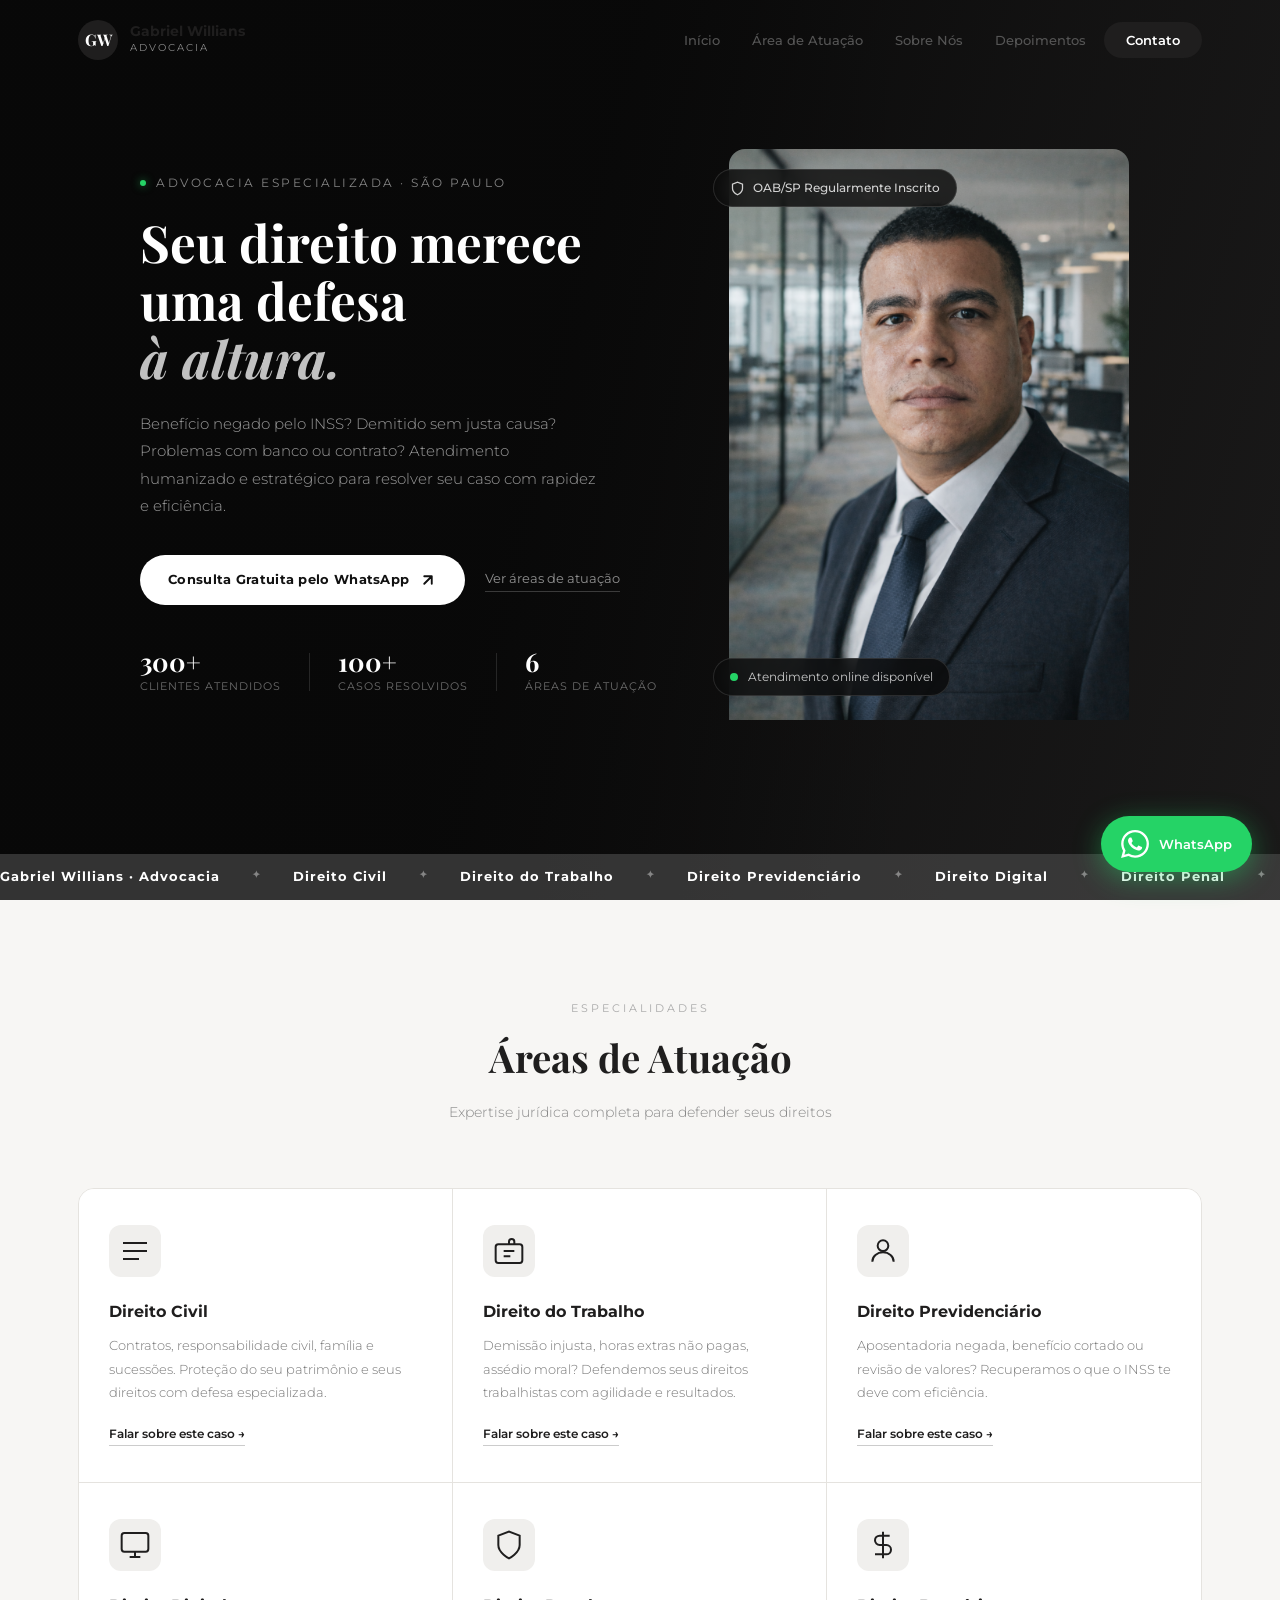
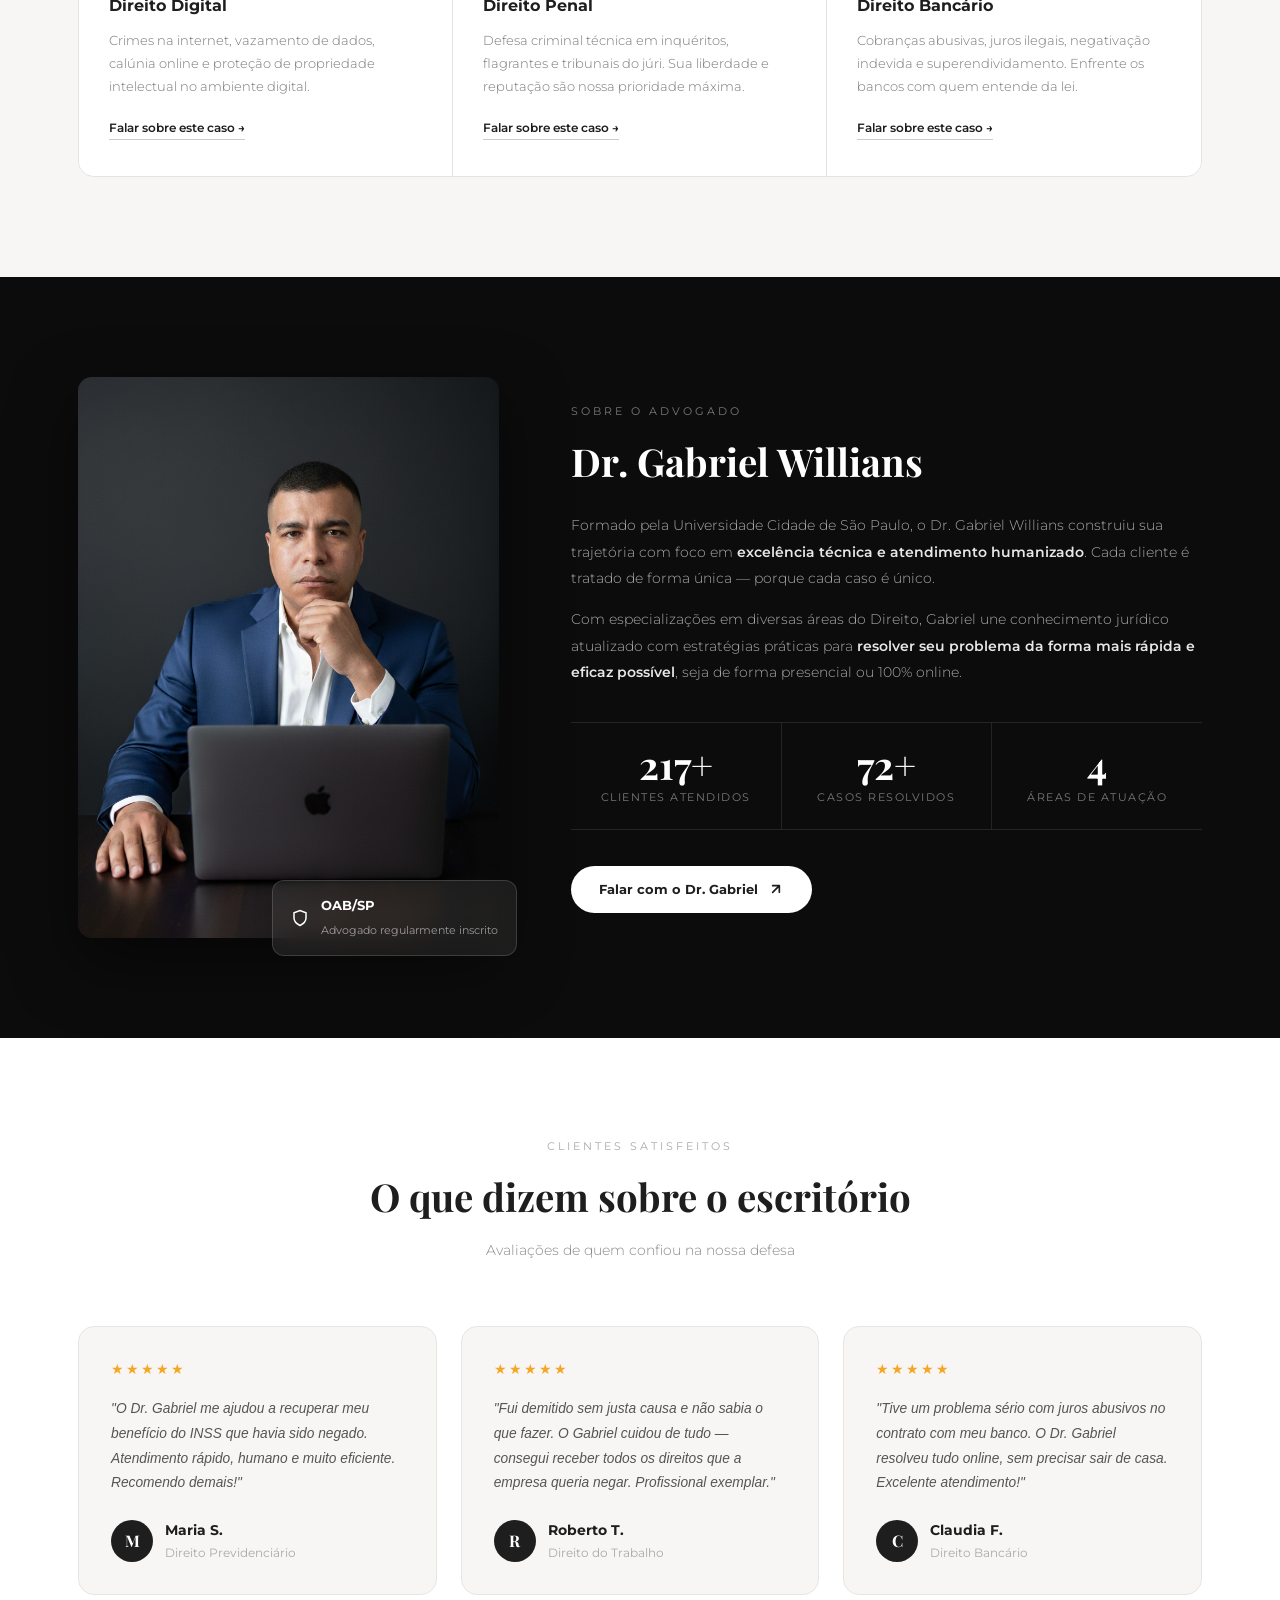
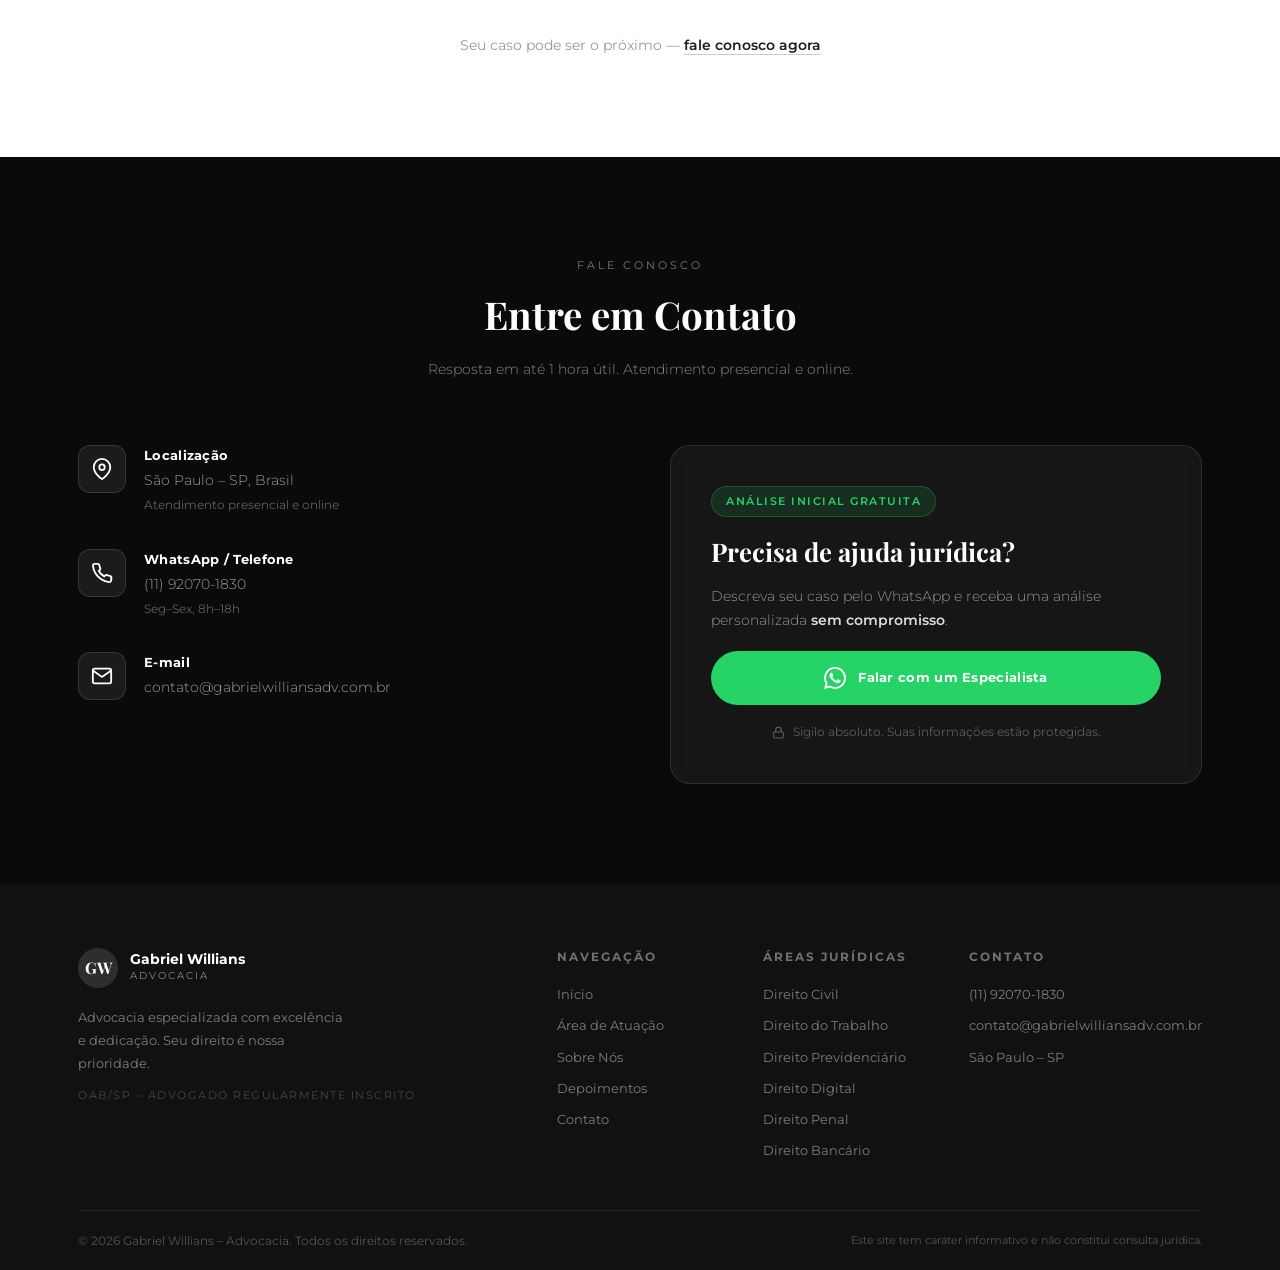
==== commit 09f89b57: "index.html" ====
--- a/index.html
+++ b/index.html
@@ -93,7 +93,7 @@
         </div>
         <div class="hero-image">
           <div class="hero-photo-wrap">
-            <img src="dr_gabriel007.png" alt="Dr. Gabriel Willians – Advogado em São Paulo" class="lawyer-photo">
+            <img src="dr_gabriel008.png" alt="Dr. Gabriel Willians – Advogado em São Paulo" class="lawyer-photo">
             <div class="hero-photo-badge">
               <svg width="15" height="15" viewBox="0 0 24 24" fill="none" stroke="currentColor" stroke-width="2"><path d="M12 22s8-4 8-10V5l-8-3-8 3v7c0 6 8 10 8 10z"/></svg>
               <span>OAB/SP Regularmente Inscrito</span>
--- a/styles.css
+++ b/styles.css
@@ -0,0 +1,512 @@
+/* ═══════════════════════════════════════
+   RESET & BASE
+═══════════════════════════════════════ */
+*, *::before, *::after { margin: 0; padding: 0; box-sizing: border-box; }
+html { scroll-behavior: smooth; font-size: 16px; }
+body {
+  font-family: 'Montserrat', sans-serif;
+  line-height: 1.6;
+  color: #1f1e1e;
+  overflow-x: hidden;
+  background: #fff;
+}
+img { max-width: 100%; display: block; }
+a { text-decoration: none; color: inherit; }
+
+::-webkit-scrollbar { width: 4px; }
+::-webkit-scrollbar-track { background: #f0f0f0; }
+::-webkit-scrollbar-thumb { background: #999; border-radius: 2px; }
+
+::selection { background: #1f1e1e; color: #fff; }
+
+/* ═══════════════════════════════════════
+   LAYOUT
+═══════════════════════════════════════ */
+.container { max-width: 1180px; margin: 0 auto; padding: 0 28px; }
+
+/* ═══════════════════════════════════════
+   WHATSAPP FLOAT
+═══════════════════════════════════════ */
+.whatsapp-float {
+  position: fixed; bottom: 28px; right: 28px; z-index: 999;
+  background: #25D366; color: #fff;
+  display: flex; align-items: center; gap: 10px;
+  padding: 14px 20px; border-radius: 50px;
+  font-size: .82rem; font-weight: 600;
+  box-shadow: 0 6px 28px rgba(37,211,102,.45);
+  transition: transform .25s, box-shadow .25s;
+}
+.whatsapp-float:hover { transform: translateY(-3px); box-shadow: 0 10px 36px rgba(37,211,102,.55); }
+
+/* ═══════════════════════════════════════
+   HEADER
+═══════════════════════════════════════ */
+.header {
+  position: fixed; top: 0; left: 0; right: 0; z-index: 100;
+  transition: background .35s, box-shadow .35s, padding .35s;
+  padding: 6px 0;
+}
+.header.scrolled {
+  background: rgba(255,255,255,.96);
+  backdrop-filter: blur(16px);
+  box-shadow: 0 1px 0 rgba(0,0,0,.07), 0 4px 24px rgba(0,0,0,.06);
+}
+.navbar { padding: 14px 0; }
+.navbar .container { display: flex; justify-content: space-between; align-items: center; }
+
+.nav-brand { display: flex; align-items: center; }
+.logo { display: flex; align-items: center; gap: 12px; }
+.logo-mark {
+  width: 40px; height: 40px; border-radius: 50%;
+  background: #1f1e1e; color: #fff;
+  display: flex; align-items: center; justify-content: center;
+  font-family: 'Playfair Display', serif; font-size: 1rem; font-weight: 700;
+  flex-shrink: 0;
+}
+.logo-info { display: flex; flex-direction: column; }
+.logo-name { font-size: .88rem; font-weight: 700; color: #1f1e1e; line-height: 1.2; }
+.logo-sub { font-size: .65rem; letter-spacing: 2px; text-transform: uppercase; color: #888; }
+.footer-logo .logo-mark { background: rgba(255,255,255,.12); }
+.footer-logo .logo-name { color: #fff; }
+.footer-logo .logo-sub { color: rgba(255,255,255,.5); }
+
+.nav-menu { display: flex; list-style: none; align-items: center; gap: 4px; }
+.nav-menu a {
+  color: #555; font-size: .82rem; font-weight: 500;
+  padding: 8px 14px; border-radius: 50px;
+  transition: color .2s, background .2s;
+}
+.nav-menu a:hover { color: #1f1e1e; background: rgba(0,0,0,.05); }
+.btn-contact {
+  background: #1f1e1e !important; color: #fff !important;
+  padding: 10px 22px !important; border-radius: 50px !important;
+  font-weight: 600 !important; transition: background .25s, transform .2s !important;
+}
+.btn-contact:hover { background: #3a3939 !important; transform: scale(1.03) !important; }
+
+.hamburger {
+  display: none; flex-direction: column; gap: 5px; cursor: pointer; padding: 4px; z-index: 101;
+}
+.hamburger span {
+  display: block; width: 24px; height: 2px; background: #1f1e1e;
+  border-radius: 2px; transition: all .3s;
+}
+.hamburger.active span:nth-child(1) { transform: translateY(7px) rotate(45deg); }
+.hamburger.active span:nth-child(2) { opacity: 0; }
+.hamburger.active span:nth-child(3) { transform: translateY(-7px) rotate(-45deg); }
+
+/* ═══════════════════════════════════════
+   HERO
+═══════════════════════════════════════ */
+.hero {
+  position: relative; min-height: 100vh;
+  display: flex; flex-direction: column;
+  overflow: hidden;
+}
+.hero-background {
+  position: absolute; inset: 0;
+  background: linear-gradient(270deg, rgba(0,0,0,0) 30%, #0a0a0a 80%),
+              url('Background.png') center/cover no-repeat, #1f1e1e;
+}
+.hero-overlay {
+  position: absolute; inset: 0;
+  background: linear-gradient(105deg, rgba(8,8,8,.95) 42%, rgba(8,8,8,.55) 70%, rgba(8,8,8,.2) 100%);
+}
+.hero .container {
+  position: relative; z-index: 2;
+  flex: 1; display: flex; align-items: center;
+  padding-top: 96px; padding-bottom: 80px;
+}
+.hero-content {
+  display: grid; grid-template-columns: 1.1fr 0.9fr;
+  gap: 60px; align-items: center; width: 100%;
+}
+
+.hero-eyebrow {
+  display: flex; align-items: center; gap: 10px;
+  font-size: .72rem; letter-spacing: 2.5px; text-transform: uppercase;
+  color: rgba(255,255,255,.5); margin-bottom: 22px;
+}
+.eyebrow-dot {
+  width: 6px; height: 6px; border-radius: 50%;
+  background: #25D366; flex-shrink: 0;
+  box-shadow: 0 0 8px rgba(37,211,102,.6);
+}
+.hero-title {
+  font-family: 'Playfair Display', serif;
+  font-size: clamp(2.2rem, 4vw, 3.4rem);
+  font-weight: 700; line-height: 1.13; color: #fff; margin-bottom: 22px;
+}
+.hero-title em { font-style: italic; color: rgba(255,255,255,.75); }
+.hero-description {
+  font-size: .95rem; line-height: 1.8; color: rgba(255,255,255,.6);
+  max-width: 460px; margin-bottom: 36px; font-weight: 300;
+}
+.hero-actions { display: flex; align-items: center; gap: 20px; flex-wrap: wrap; margin-bottom: 44px; }
+.btn-hero {
+  display: inline-flex; align-items: center; gap: 10px;
+  background: #fff; color: #111;
+  padding: 14px 28px; border-radius: 50px;
+  font-size: .84rem; font-weight: 700; letter-spacing: .3px;
+  transition: all .25s; white-space: nowrap;
+}
+.btn-hero:hover { background: #f0f0f0; transform: translateY(-2px); box-shadow: 0 8px 32px rgba(255,255,255,.2); }
+.btn-hero svg { transition: transform .25s; flex-shrink: 0; }
+.btn-hero:hover svg { transform: translateX(3px); }
+.btn-hero-ghost {
+  font-size: .82rem; color: rgba(255,255,255,.55);
+  border-bottom: 1px solid rgba(255,255,255,.2); padding-bottom: 2px;
+  transition: color .2s, border-color .2s; white-space: nowrap;
+}
+.btn-hero-ghost:hover { color: #fff; border-color: rgba(255,255,255,.6); }
+
+.hero-stats { display: flex; align-items: center; gap: 28px; }
+.hstat { display: flex; flex-direction: column; }
+.hstat strong { font-family: 'Playfair Display', serif; font-size: 1.6rem; font-weight: 700; color: #fff; line-height: 1; }
+.hstat span { font-size: .68rem; letter-spacing: 1px; text-transform: uppercase; color: rgba(255,255,255,.4); margin-top: 4px; }
+.hstat-divider { width: 1px; height: 38px; background: rgba(255,255,255,.12); }
+
+/* Hero photo */
+.hero-image { display: flex; justify-content: center; align-items: flex-end; }
+.hero-photo-wrap { position: relative; width: 100%; max-width: 400px; }
+.lawyer-photo {
+  width: 100%; aspect-ratio: .7; object-fit: cover; object-position: top center;
+  border-radius: 16px 16px 0 0;
+}
+.hero-photo-badge {
+  position: absolute; top: 20px; left: -16px;
+  background: rgba(10,10,10,.82); backdrop-filter: blur(12px);
+  border: 1px solid rgba(255,255,255,.12); border-radius: 50px;
+  padding: 9px 16px; display: flex; align-items: center; gap: 8px;
+  font-size: .72rem; font-weight: 500; color: rgba(255,255,255,.8); white-space: nowrap;
+}
+.hero-photo-online {
+  position: absolute; bottom: 24px; left: -16px;
+  background: rgba(10,10,10,.82); backdrop-filter: blur(12px);
+  border: 1px solid rgba(255,255,255,.12); border-radius: 50px;
+  padding: 9px 16px; display: flex; align-items: center; gap: 10px;
+  font-size: .72rem; color: rgba(255,255,255,.75); white-space: nowrap;
+}
+.pulse {
+  width: 8px; height: 8px; border-radius: 50%; background: #25D366; flex-shrink: 0;
+  box-shadow: 0 0 0 0 rgba(37,211,102,.5);
+  animation: pulse 2s infinite;
+}
+@keyframes pulse {
+  0% { box-shadow: 0 0 0 0 rgba(37,211,102,.5); }
+  70% { box-shadow: 0 0 0 8px rgba(37,211,102,0); }
+  100% { box-shadow: 0 0 0 0 rgba(37,211,102,0); }
+}
+
+/* Ticker */
+.hero-ticker {
+  position: relative; z-index: 2;
+  background: rgba(72,72,72,.67); padding: 13px 0; overflow: hidden;
+}
+.ticker-inner {
+  display: flex; gap: 32px; white-space: nowrap;
+  animation: ticker 28s linear infinite;
+  font-size: .8rem; font-weight: 700; letter-spacing: 1px; color: #fff;
+}
+.ticker-inner em { opacity: .4; font-style: normal; font-size: .6rem; }
+@keyframes ticker { from { transform: translateX(0); } to { transform: translateX(-50%); } }
+
+/* ═══════════════════════════════════════
+   SECTION COMMONS
+═══════════════════════════════════════ */
+.section-eyebrow {
+  font-size: .68rem; letter-spacing: 3px; text-transform: uppercase;
+  color: #aaa; margin-bottom: 10px;
+}
+.section-eyebrow.light { color: rgba(255,255,255,.45); }
+.section-title {
+  font-family: 'Playfair Display', serif;
+  font-size: clamp(1.8rem, 3vw, 2.4rem); font-weight: 700; color: #1f1e1e;
+  margin-bottom: 12px;
+}
+.section-title.light { color: #fff; }
+.section-subtitle { font-size: .9rem; color: #888; font-weight: 300; max-width: 520px; margin: 0 auto; }
+.section-subtitle.light { color: rgba(255,255,255,.5); }
+.section-header { text-align: center; margin-bottom: 64px; }
+
+/* ═══════════════════════════════════════
+   AREAS
+═══════════════════════════════════════ */
+.areas-section { padding: 100px 0; background: #f7f6f4; }
+.areas-grid {
+  display: grid; grid-template-columns: repeat(3,1fr); gap: 0;
+  border: 1px solid #e5e3df; border-radius: 16px; overflow: hidden;
+}
+.area-card {
+  background: #fff; padding: 36px 30px;
+  border-right: 1px solid #e5e3df;
+  border-bottom: 1px solid #e5e3df;
+  display: flex; flex-direction: column;
+  transition: background .25s, box-shadow .25s;
+  position: relative; overflow: hidden;
+}
+.area-card::before {
+  content: ''; position: absolute; top: 0; left: 0; right: 0; height: 3px;
+  background: #1f1e1e; transform: scaleX(0); transition: transform .35s; transform-origin: left;
+}
+.area-card:nth-child(3n) { border-right: none; }
+.area-card:nth-child(4), .area-card:nth-child(5), .area-card:nth-child(6) { border-bottom: none; }
+.area-card:hover { background: #fafaf9; box-shadow: inset 0 0 0 1px #d5d3cf; }
+.area-card:hover::before { transform: scaleX(1); }
+.area-icon {
+  width: 52px; height: 52px; margin-bottom: 22px;
+  background: #f0efed; border-radius: 12px;
+  display: flex; align-items: center; justify-content: center;
+  color: #1f1e1e; flex-shrink: 0;
+  transition: background .25s;
+}
+.area-card:hover .area-icon { background: #e5e3df; }
+.area-title { font-size: 1rem; font-weight: 700; color: #1f1e1e; margin-bottom: 10px; }
+.area-description { font-size: .83rem; line-height: 1.75; color: #777; font-weight: 300; flex: 1; }
+.area-link {
+  display: inline-block; margin-top: 20px;
+  font-size: .78rem; font-weight: 600; color: #1f1e1e;
+  border-bottom: 1.5px solid #ccc; padding-bottom: 1px;
+  transition: border-color .2s, color .2s; width: fit-content;
+}
+.area-link:hover { color: #000; border-color: #1f1e1e; }
+
+/* ═══════════════════════════════════════
+   SOBRE
+═══════════════════════════════════════ */
+.about-section {
+  position: relative; padding: 100px 0;
+  overflow: hidden; min-height: 600px; display: flex; align-items: center;
+}
+.about-background {
+  position: absolute; inset: 0;
+  background: url('Background-2.png') center/cover no-repeat, #1f1e1e;
+}
+.about-overlay {
+  position: absolute; inset: 0;
+  background: rgba(10,10,10,.88);
+}
+.about-content {
+  position: relative; z-index: 2;
+  display: grid; grid-template-columns: 0.8fr 1.2fr; gap: 72px; align-items: center;
+  width: 100%;
+}
+
+/* foto lado esquerdo */
+.about-image-col { position: relative; }
+.about-photo-wrap { border-radius: 14px; overflow: hidden; box-shadow: 0 24px 64px rgba(0,0,0,.5); }
+.about-photo { width: 100%; aspect-ratio: .75; object-fit: cover; object-position: top center; }
+.about-oab {
+  position: absolute; bottom: -18px; right: -18px;
+  background: rgba(255,255,255,.08); backdrop-filter: blur(12px);
+  border: 1px solid rgba(255,255,255,.15); border-radius: 12px;
+  padding: 14px 18px; display: flex; align-items: center; gap: 12px;
+  color: #fff;
+}
+.about-oab strong { display: block; font-size: .82rem; font-weight: 700; }
+.about-oab small { font-size: .68rem; color: rgba(255,255,255,.55); }
+
+.about-text .section-eyebrow { text-align: left; }
+.about-text .section-title { text-align: left; margin-bottom: 20px; }
+.about-description { font-size: .9rem; line-height: 1.85; color: rgba(255,255,255,.65); margin-bottom: 14px; font-weight: 300; }
+.about-description strong { color: rgba(255,255,255,.9); font-weight: 600; }
+
+.about-stats {
+  display: flex; gap: 0; margin: 36px 0;
+  border-top: 1px solid rgba(255,255,255,.1);
+  border-bottom: 1px solid rgba(255,255,255,.1);
+}
+.stat-item { flex: 1; padding: 22px 0; text-align: center; border-right: 1px solid rgba(255,255,255,.1); }
+.stat-item:last-child { border-right: none; }
+.stat-number {
+  font-family: 'Playfair Display', serif;
+  font-size: 2.4rem; font-weight: 700; color: #fff; line-height: 1;
+  display: flex; align-items: baseline; justify-content: center; gap: 2px;
+}
+.stat-number span { font-size: 1.4rem; }
+.stat-label { font-size: .68rem; letter-spacing: 1.5px; text-transform: uppercase; color: rgba(255,255,255,.45); margin-top: 6px; }
+
+.btn-about {
+  display: inline-flex; align-items: center; gap: 10px;
+  background: #fff; color: #1f1e1e;
+  padding: 13px 28px; border-radius: 50px;
+  font-size: .82rem; font-weight: 700; transition: all .25s;
+}
+.btn-about:hover { background: #f0f0f0; transform: translateY(-2px); box-shadow: 0 8px 28px rgba(255,255,255,.15); }
+.btn-about svg { transition: transform .25s; }
+.btn-about:hover svg { transform: translateX(3px); }
+
+/* ═══════════════════════════════════════
+   DEPOIMENTOS
+═══════════════════════════════════════ */
+.testimonials-section { padding: 100px 0; background: #fff; }
+.testimonials-grid { display: grid; grid-template-columns: repeat(3,1fr); gap: 24px; margin-bottom: 40px; }
+.testimonial-card {
+  background: #f7f6f4; border: 1px solid #e8e6e2;
+  border-radius: 16px; padding: 32px;
+  display: flex; flex-direction: column;
+  transition: transform .3s, box-shadow .3s, border-color .3s;
+}
+.testimonial-card:hover { transform: translateY(-5px); box-shadow: 0 16px 48px rgba(0,0,0,.08); border-color: #d0cec9; }
+.t-stars { color: #f5a623; font-size: .85rem; letter-spacing: 2px; margin-bottom: 16px; }
+.t-text { font-size: .86rem; line-height: 1.8; color: #555; font-style: italic; flex: 1; margin-bottom: 24px; font-weight: 300; }
+.t-author { display: flex; align-items: center; gap: 12px; }
+.t-avatar {
+  width: 42px; height: 42px; border-radius: 50%; flex-shrink: 0;
+  background: #1f1e1e; color: #fff;
+  display: flex; align-items: center; justify-content: center;
+  font-family: 'Playfair Display', serif; font-size: 1rem; font-weight: 700;
+}
+.t-name { font-size: .85rem; font-weight: 700; color: #1f1e1e; }
+.t-area { font-size: .72rem; color: #aaa; margin-top: 2px; }
+
+.testimonials-cta {
+  text-align: center; font-size: .85rem; color: #999;
+}
+.testimonials-cta a { color: #1f1e1e; font-weight: 600; border-bottom: 1.5px solid #ccc; padding-bottom: 1px; transition: border-color .2s; }
+.testimonials-cta a:hover { border-color: #1f1e1e; }
+
+/* ═══════════════════════════════════════
+   CONTATO
+═══════════════════════════════════════ */
+.contact-section { position: relative; padding: 100px 0; overflow: hidden; }
+.contact-bg {
+  position: absolute; inset: 0;
+  background: url('Background.png') center/cover no-repeat, #1f1e1e;
+}
+.contact-bg-overlay { position: absolute; inset: 0; background: rgba(8,8,8,.9); }
+.contact-section .container { position: relative; z-index: 2; }
+.contact-section .section-header .section-subtitle { margin: 0 auto; }
+
+.contact-content { display: grid; grid-template-columns: 1fr 1fr; gap: 60px; align-items: start; }
+.contact-info { display: flex; flex-direction: column; gap: 32px; }
+.contact-item { display: flex; align-items: flex-start; gap: 18px; }
+.contact-icon {
+  width: 48px; height: 48px; flex-shrink: 0;
+  background: rgba(255,255,255,.07); border: 1px solid rgba(255,255,255,.12);
+  border-radius: 12px; display: flex; align-items: center; justify-content: center;
+  color: #fff;
+}
+.contact-text h4 { font-size: .82rem; font-weight: 700; color: #fff; margin-bottom: 4px; letter-spacing: .3px; }
+.contact-text p { font-size: .88rem; color: rgba(255,255,255,.6); font-weight: 300; line-height: 1.5; }
+.contact-text small { font-size: .75rem; color: rgba(255,255,255,.35); }
+
+.contact-cta {
+  background: rgba(255,255,255,.05); border: 1px solid rgba(255,255,255,.1);
+  backdrop-filter: blur(8px); border-radius: 20px; padding: 40px;
+  display: flex; flex-direction: column; gap: 18px;
+}
+.cta-tag {
+  display: inline-block; width: fit-content;
+  background: rgba(37,211,102,.12); border: 1px solid rgba(37,211,102,.25);
+  color: #25D366; border-radius: 50px;
+  padding: 6px 14px; font-size: .68rem; letter-spacing: 1.5px; text-transform: uppercase; font-weight: 600;
+}
+.contact-cta h3 { font-family: 'Playfair Display', serif; font-size: 1.6rem; font-weight: 700; color: #fff; line-height: 1.25; }
+.contact-cta > p { font-size: .88rem; color: rgba(255,255,255,.55); line-height: 1.7; font-weight: 300; }
+.contact-cta > p strong { color: rgba(255,255,255,.85); font-weight: 600; }
+.btn-whatsapp {
+  display: flex; align-items: center; justify-content: center; gap: 12px;
+  background: #25D366; color: #fff;
+  padding: 16px 28px; border-radius: 50px;
+  font-size: .84rem; font-weight: 700; letter-spacing: .3px;
+  transition: all .25s;
+}
+.btn-whatsapp:hover { background: #1ebe5d; transform: translateY(-2px); box-shadow: 0 10px 32px rgba(37,211,102,.4); }
+.cta-note {
+  display: flex !important; align-items: center; gap: 8px;
+  font-size: .72rem !important; color: rgba(255,255,255,.3) !important;
+  justify-content: center; font-weight: 400 !important;
+}
+
+/* ═══════════════════════════════════════
+   FOOTER
+═══════════════════════════════════════ */
+.footer { background: #111; padding: 64px 0 0; }
+.footer-content {
+  display: grid; grid-template-columns: 1.3fr 2fr; gap: 60px;
+  padding-bottom: 48px; border-bottom: 1px solid rgba(255,255,255,.07);
+}
+.footer-description { font-size: .83rem; color: rgba(255,255,255,.45); line-height: 1.75; margin-top: 18px; max-width: 270px; }
+.footer-oab { font-size: .68rem; letter-spacing: 1.5px; text-transform: uppercase; color: rgba(255,255,255,.22); margin-top: 12px; }
+.footer-links { display: grid; grid-template-columns: repeat(3,1fr); gap: 32px; }
+.footer-column h4 { font-size: .72rem; letter-spacing: 2px; text-transform: uppercase; color: rgba(255,255,255,.4); margin-bottom: 18px; }
+.footer-column ul { list-style: none; display: flex; flex-direction: column; gap: 10px; }
+.footer-column li, .footer-column a { font-size: .83rem; color: rgba(255,255,255,.45); transition: color .2s; }
+.footer-column a:hover { color: #fff; }
+.footer-bottom { padding: 20px 0; display: flex; justify-content: space-between; align-items: center; }
+.footer-bottom p { font-size: .75rem; color: rgba(255,255,255,.28); }
+.footer-legal { font-size: .68rem !important; }
+
+/* ═══════════════════════════════════════
+   ANIMATIONS
+═══════════════════════════════════════ */
+@keyframes fadeInUp {
+  from { opacity: 0; transform: translateY(28px); }
+  to   { opacity: 1; transform: translateY(0); }
+}
+.area-card.animate, .stat-item.animate, .contact-item.animate {
+  animation: fadeInUp .55s ease forwards;
+}
+.area-card:nth-child(2).animate { animation-delay: .08s; }
+.area-card:nth-child(3).animate { animation-delay: .16s; }
+.area-card:nth-child(4).animate { animation-delay: .24s; }
+.area-card:nth-child(5).animate { animation-delay: .32s; }
+.area-card:nth-child(6).animate { animation-delay: .40s; }
+.testimonial-card { opacity: 0; transform: translateY(24px); transition: opacity .55s ease, transform .55s ease; }
+.testimonial-card.animate { opacity: 1; transform: translateY(0); }
+.testimonial-card:nth-child(2) { transition-delay: .12s; }
+.testimonial-card:nth-child(3) { transition-delay: .24s; }
+
+/* ═══════════════════════════════════════
+   RESPONSIVE
+═══════════════════════════════════════ */
+@media (max-width: 1024px) {
+  .hero-content { grid-template-columns: 1fr; }
+  .hero-image { display: none; }
+  .hero-overlay { background: rgba(8,8,8,.9); }
+  .about-content { grid-template-columns: 1fr; gap: 48px; }
+  .about-image-col { max-width: 380px; }
+  .footer-content { grid-template-columns: 1fr; gap: 40px; }
+}
+
+@media (max-width: 768px) {
+  .container { padding: 0 20px; }
+  .hamburger { display: flex; }
+  .nav-menu {
+    position: fixed; top: 0; right: -100%; bottom: 0; width: 280px;
+    background: #fff; flex-direction: column; align-items: flex-start; gap: 0;
+    padding: 88px 24px 32px; transition: right .3s ease;
+    box-shadow: -8px 0 32px rgba(0,0,0,.12); z-index: 100;
+  }
+  .nav-menu.active { right: 0; }
+  .nav-menu li { width: 100%; }
+  .nav-menu a { display: block; padding: 14px 0; border-bottom: 1px solid #f0f0f0; border-radius: 0; font-size: .9rem; color: #1f1e1e; }
+  .btn-contact { background: none !important; color: #1f1e1e !important; border-radius: 0 !important; padding: 14px 0 !important; }
+  .areas-section, .testimonials-section, .contact-section, .about-section { padding: 64px 0; }
+  .areas-grid { grid-template-columns: 1fr 1fr; border-radius: 12px; }
+  .area-card:nth-child(3n) { border-right: 1px solid #e5e3df; }
+  .area-card:nth-child(2n) { border-right: none; }
+  .area-card:nth-child(4) { border-bottom: 1px solid #e5e3df; }
+  .area-card:nth-child(5), .area-card:nth-child(6) { border-bottom: none; }
+  .testimonials-grid { grid-template-columns: 1fr; gap: 16px; }
+  .contact-content { grid-template-columns: 1fr; }
+  .footer-links { grid-template-columns: 1fr 1fr; }
+  .footer-bottom { flex-direction: column; gap: 6px; text-align: center; }
+  .hero-stats { flex-wrap: wrap; gap: 16px 24px; }
+  .about-stats { flex-wrap: wrap; }
+  .stat-item { flex: 1; min-width: 100px; }
+  .whatsapp-float span { display: none; }
+  .whatsapp-float { padding: 14px; border-radius: 50%; }
+}
+
+@media (max-width: 480px) {
+  .areas-grid { grid-template-columns: 1fr; }
+  .area-card { border-right: none !important; }
+  .area-card:not(:last-child) { border-bottom: 1px solid #e5e3df !important; }
+  .footer-links { grid-template-columns: 1fr; }
+  .hero-actions { flex-direction: column; align-items: flex-start; }
+  .btn-hero { width: 100%; justify-content: center; }
+  .contact-cta { padding: 28px 24px; }
+  .section-header { margin-bottom: 44px; }
+}
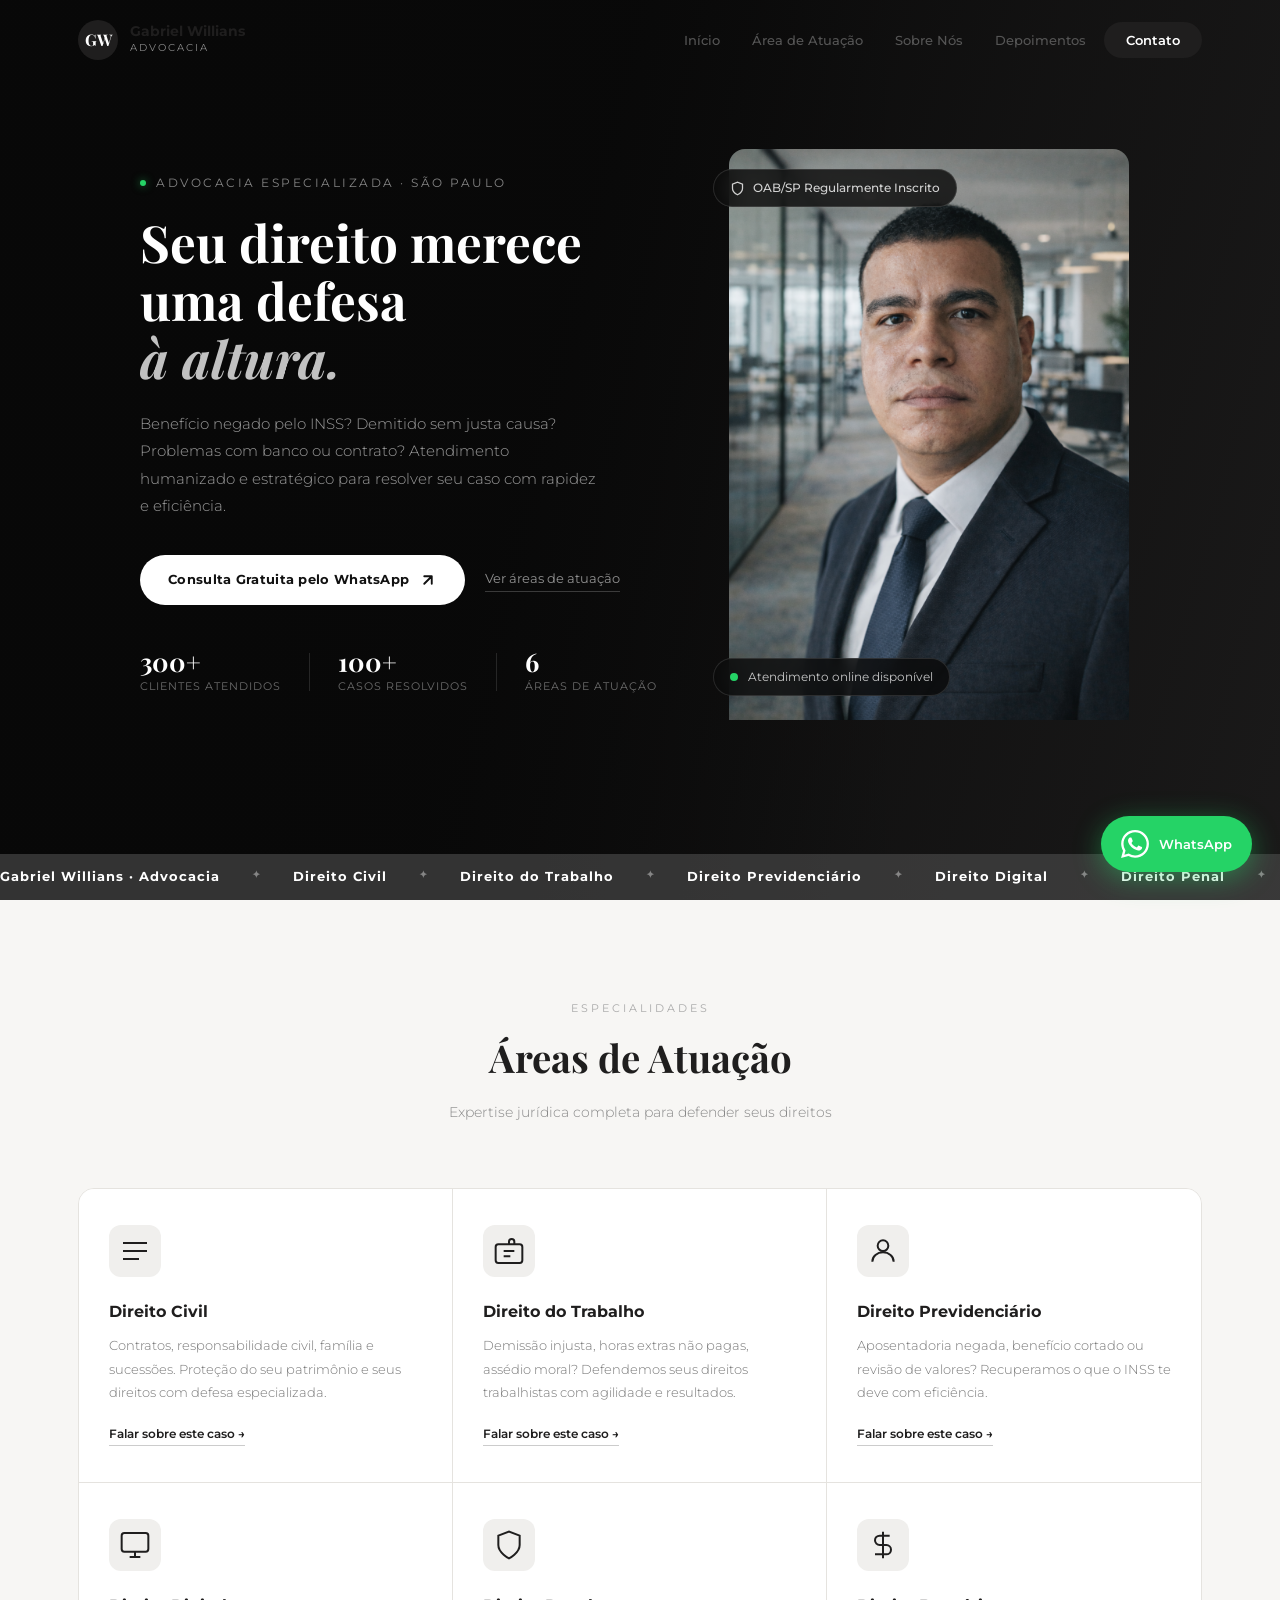
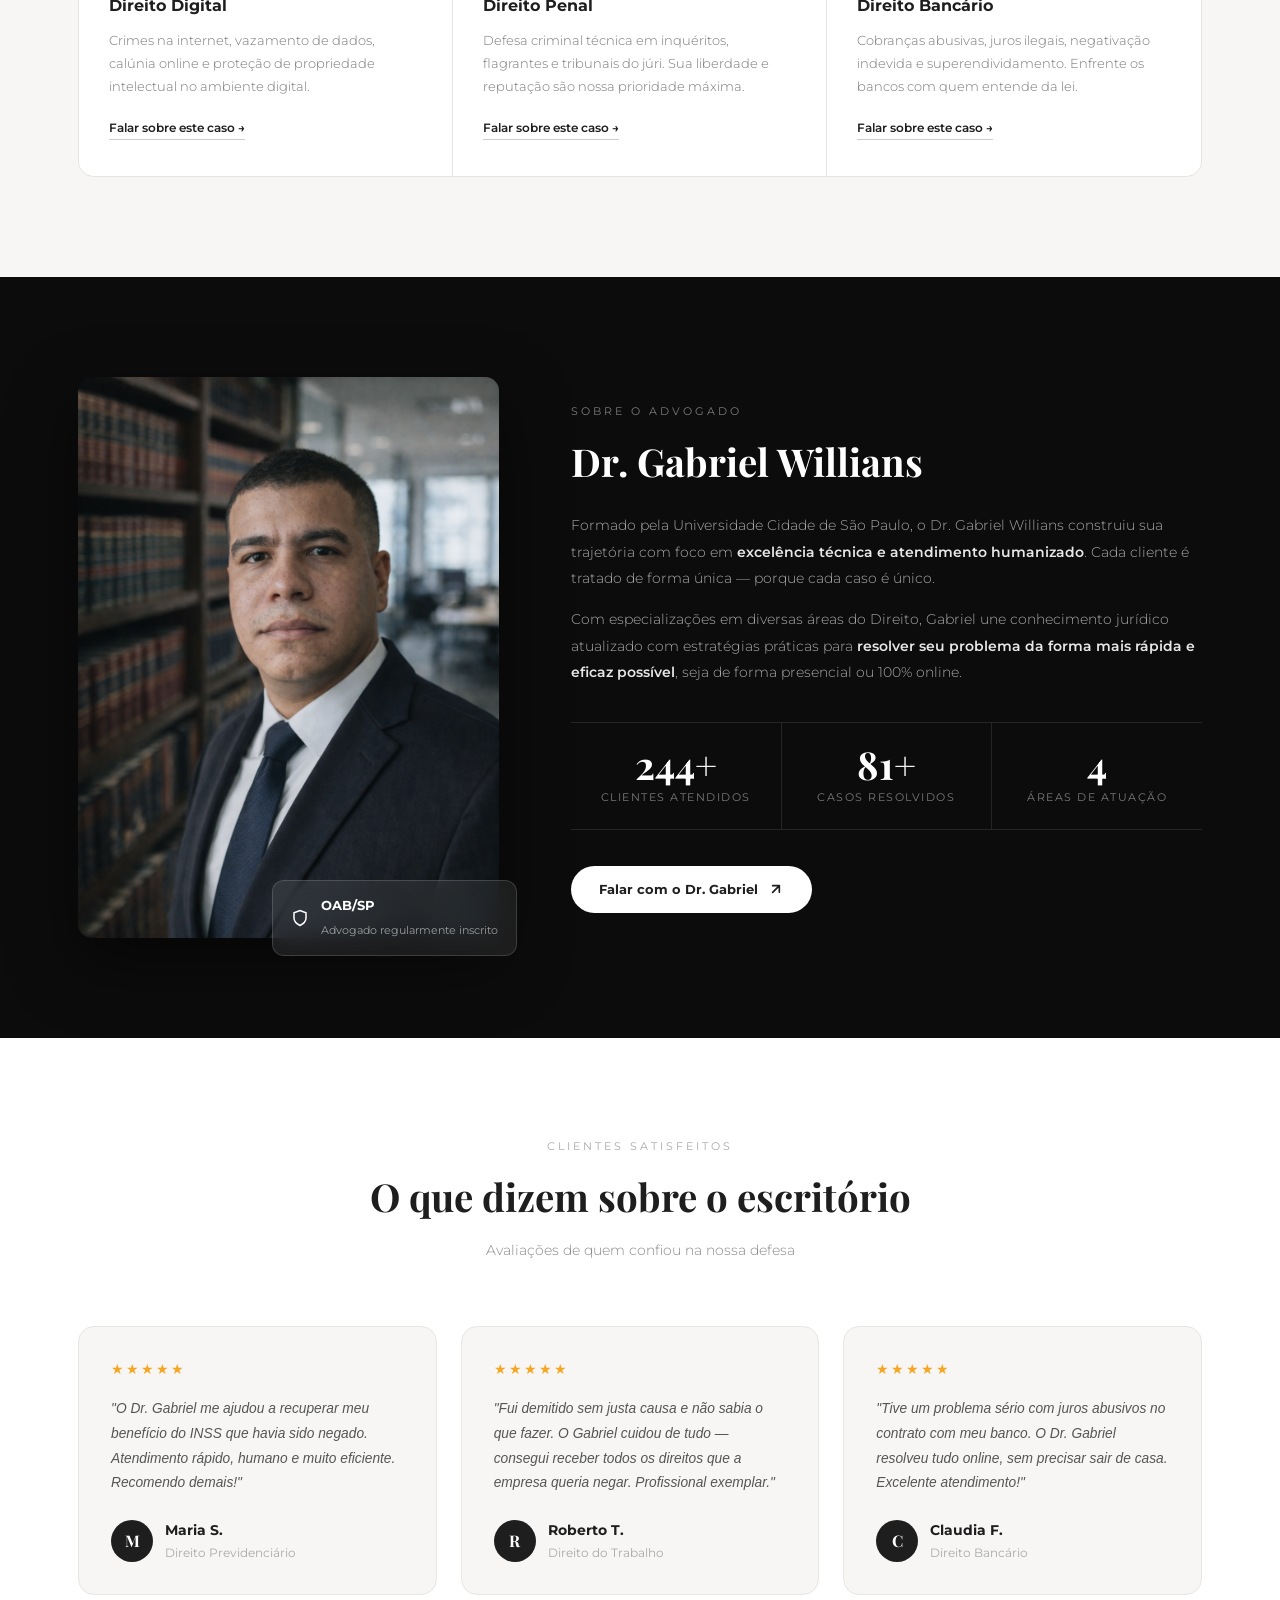
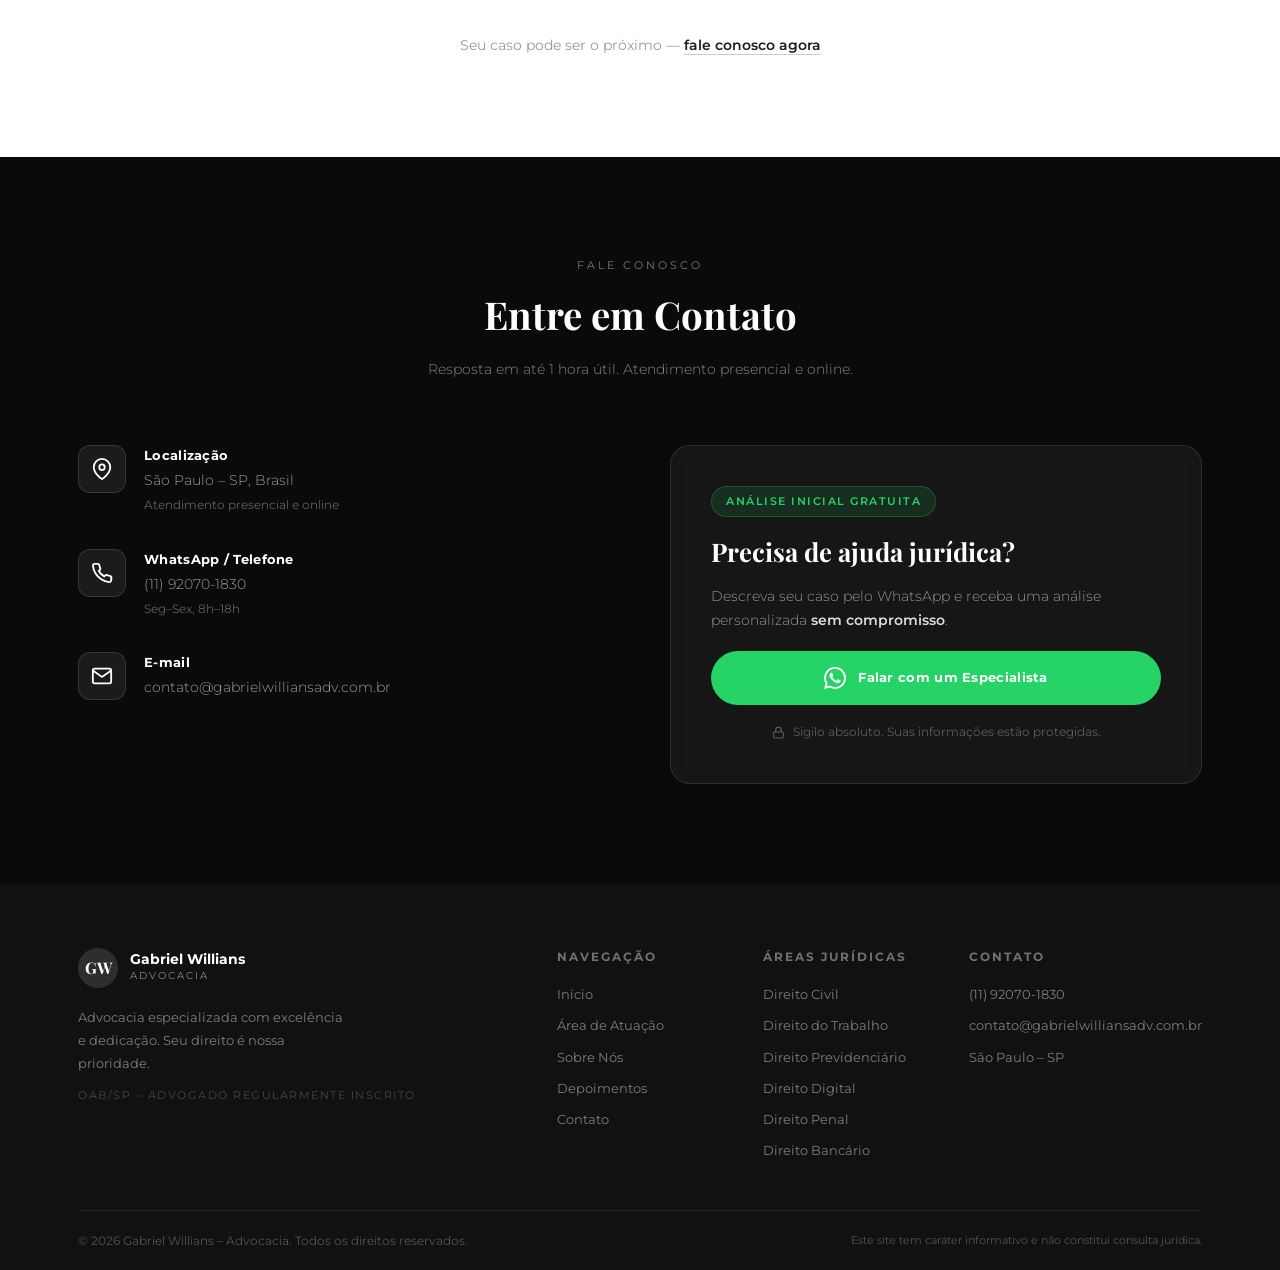
==== commit ef3983c3: "index.html" ====
--- a/index.html
+++ b/index.html
@@ -196,7 +196,7 @@
       <div class="about-content">
         <div class="about-image-col">
           <div class="about-photo-wrap">
-            <img src="dr_gabriel007.png" alt="Dr. Gabriel Willians" class="about-photo">
+            <img src="dr_gabriel009.png" alt="Dr. Gabriel Willians" class="about-photo">
           </div>
           <div class="about-oab">
             <svg width="18" height="18" viewBox="0 0 24 24" fill="none" stroke="currentColor" stroke-width="2"><path d="M12 22s8-4 8-10V5l-8-3-8 3v7c0 6 8 10 8 10z"/></svg>
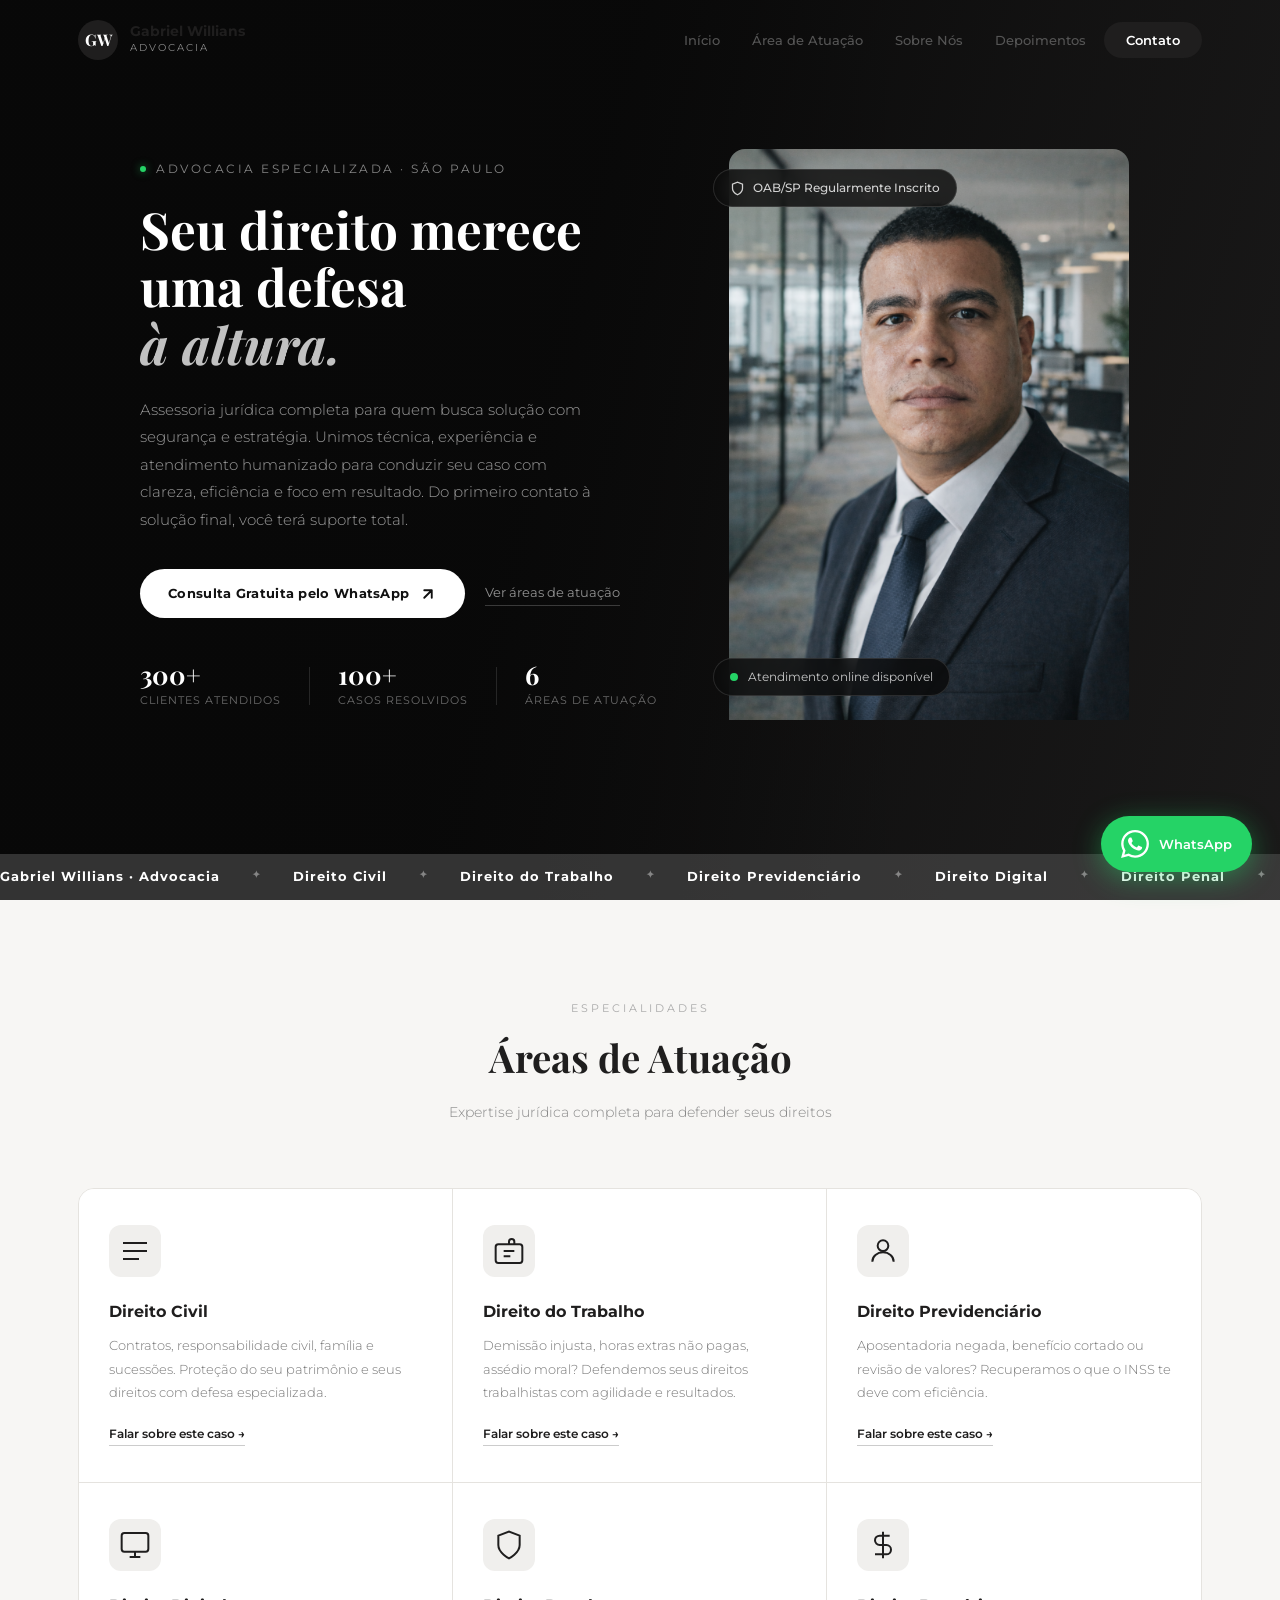
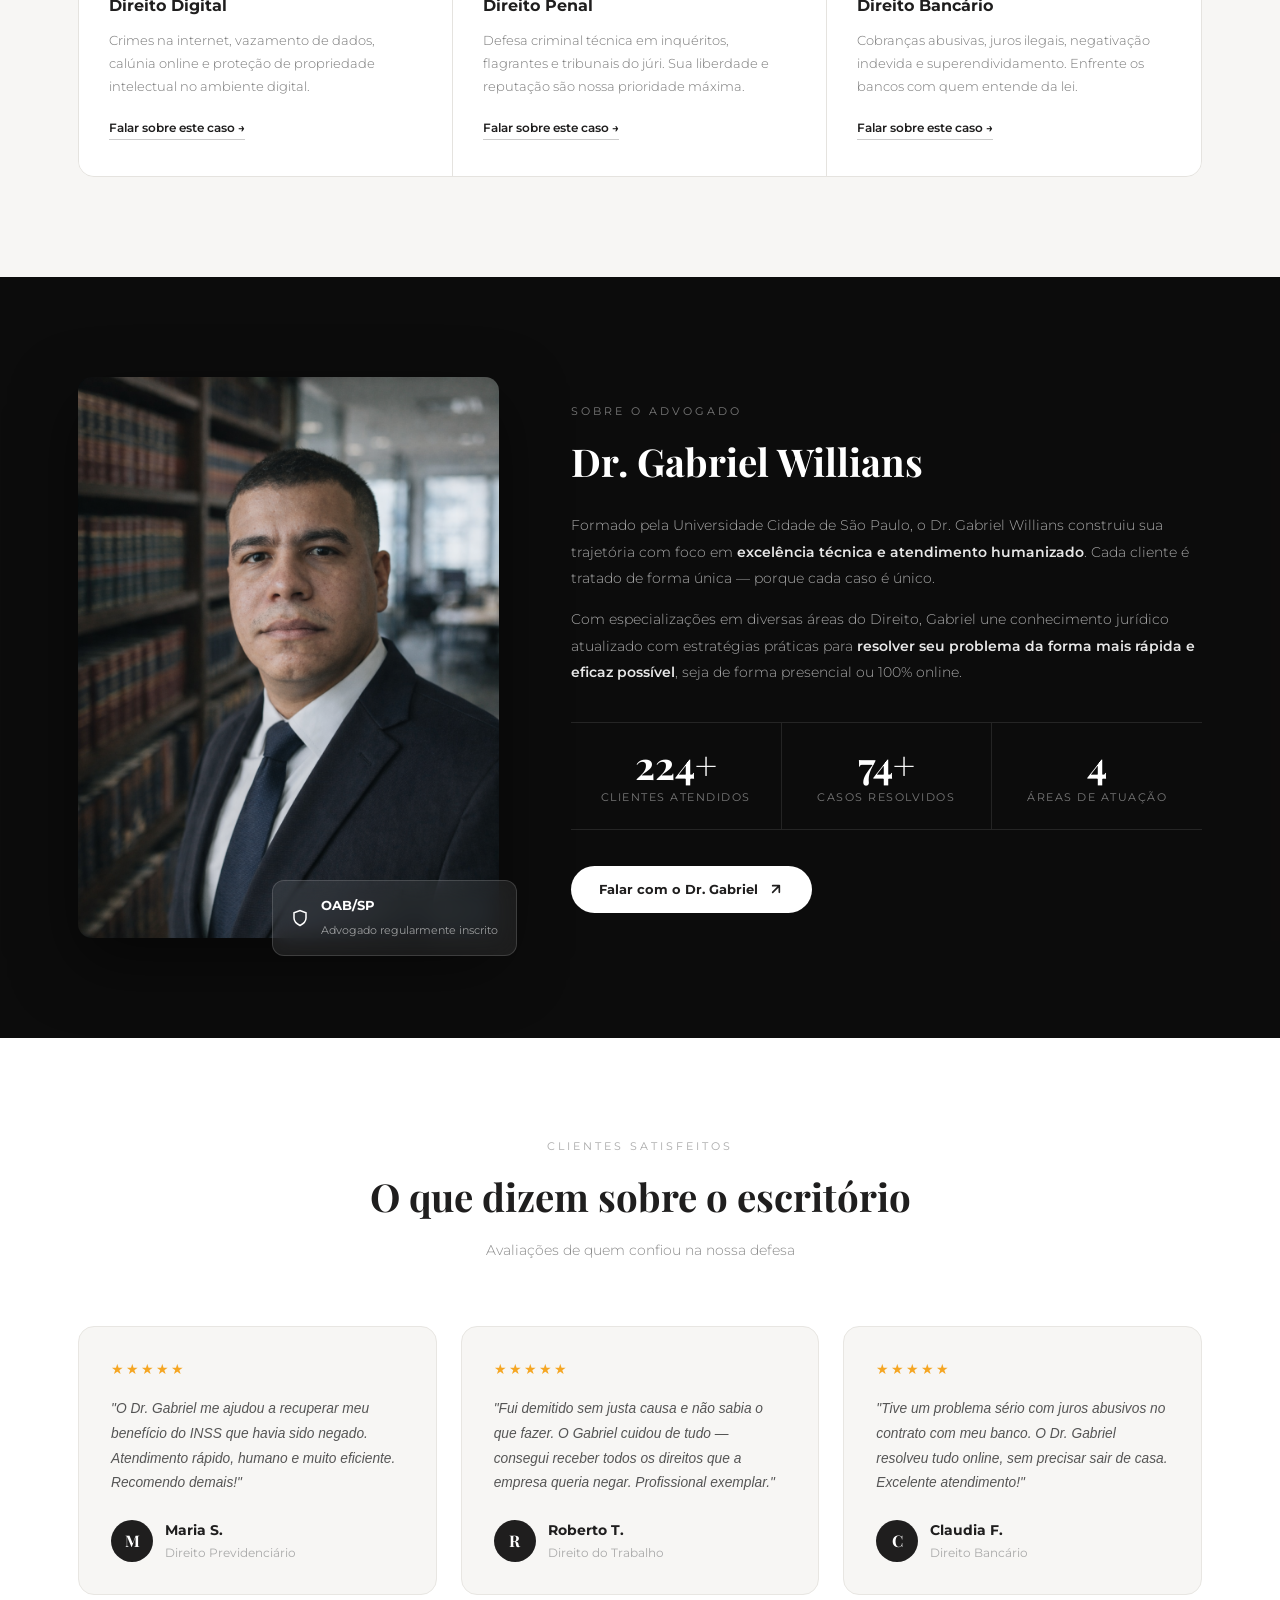
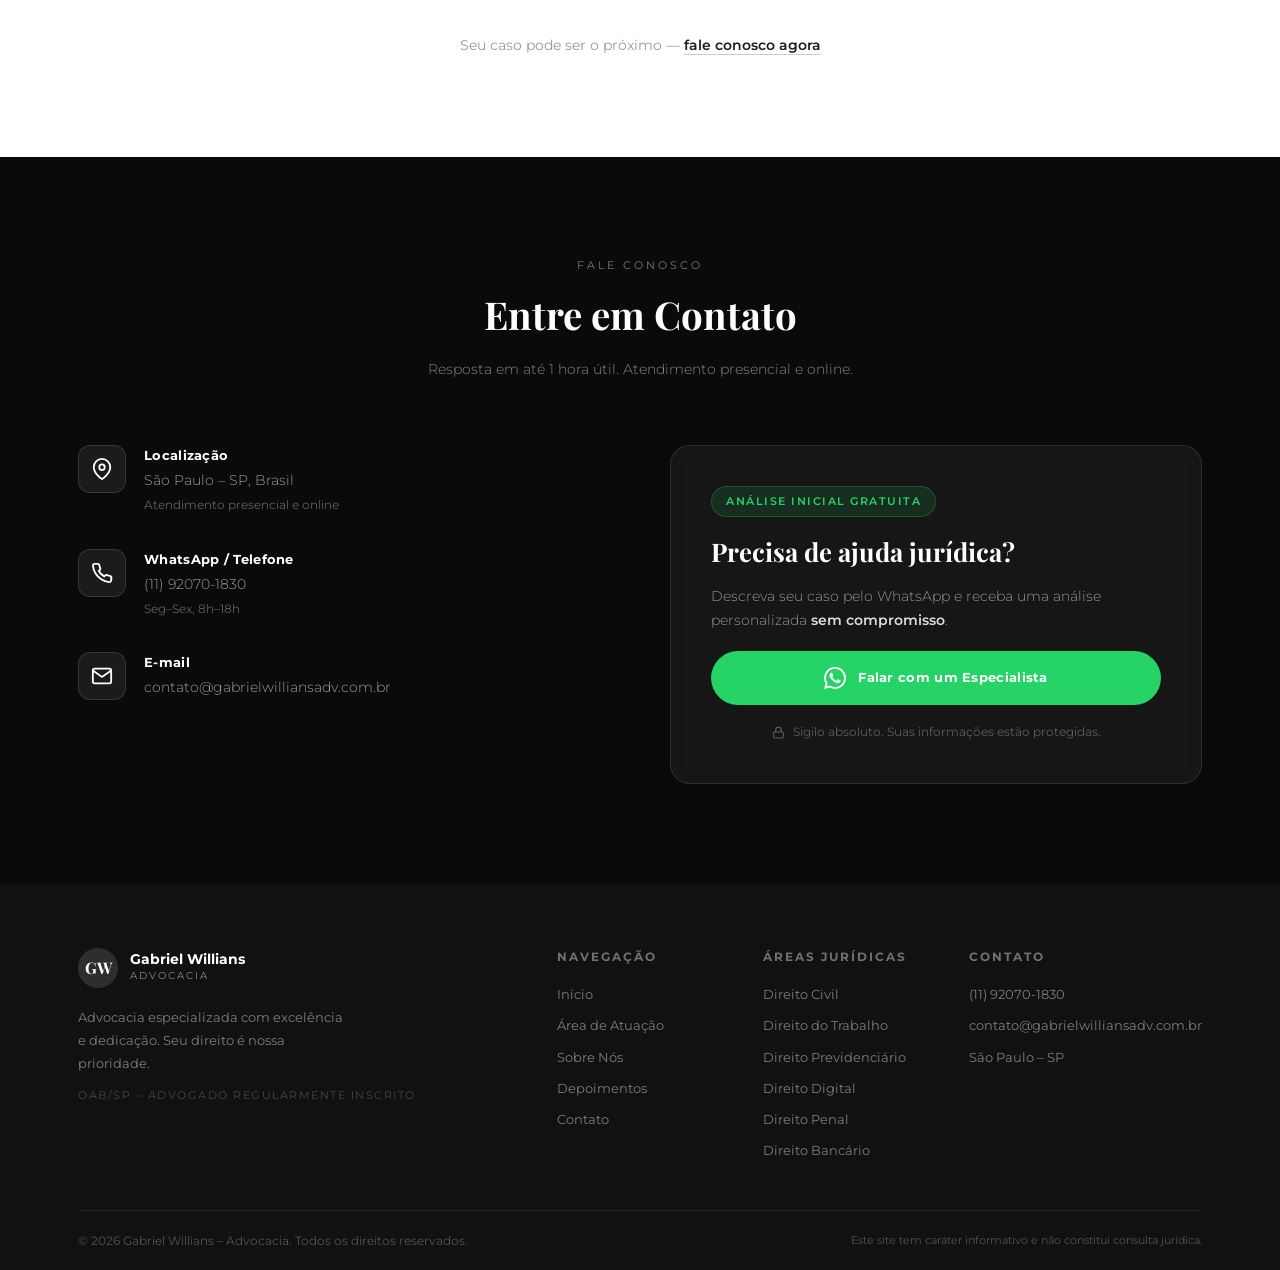
==== commit 4bfaa4eb: "index.html" ====
--- a/index.html
+++ b/index.html
@@ -73,8 +73,9 @@
             Seu direito merece<br>uma defesa<br><em>à altura.</em>
           </h1>
           <p class="hero-description">
-            Benefício negado pelo INSS? Demitido sem justa causa? Problemas com banco ou contrato?
-            Atendimento humanizado e estratégico para resolver seu caso com rapidez e eficiência.
+            Assessoria jurídica completa para quem busca solução com segurança e estratégia.
+Unimos técnica, experiência e atendimento humanizado para conduzir seu caso com clareza, eficiência e foco em resultado.
+Do primeiro contato à solução final, você terá suporte total.
           </p>
           <div class="hero-actions">
             <a href="https://wa.me/5511920701830?text=Olá%20Dr.%20Gabriel%2C%20gostaria%20de%20agendar%20uma%20consulta." target="_blank" class="btn-hero">
